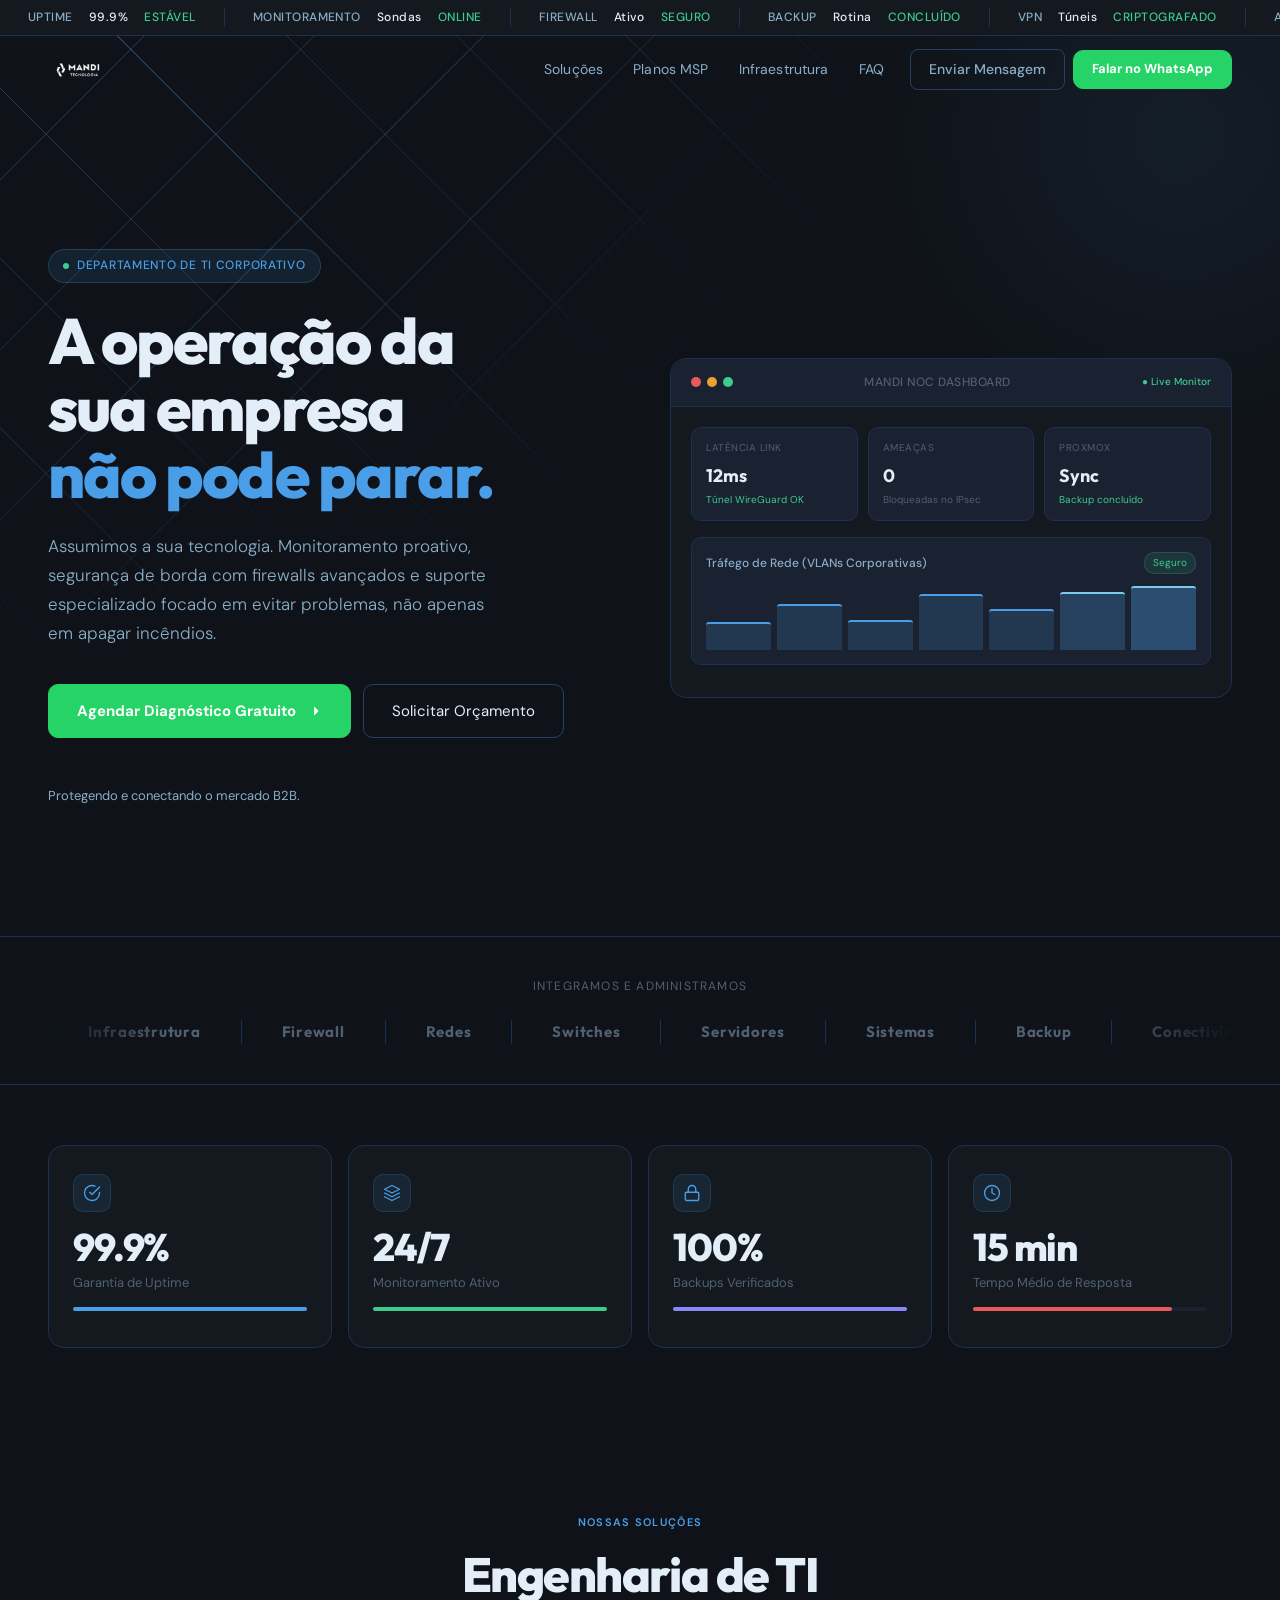
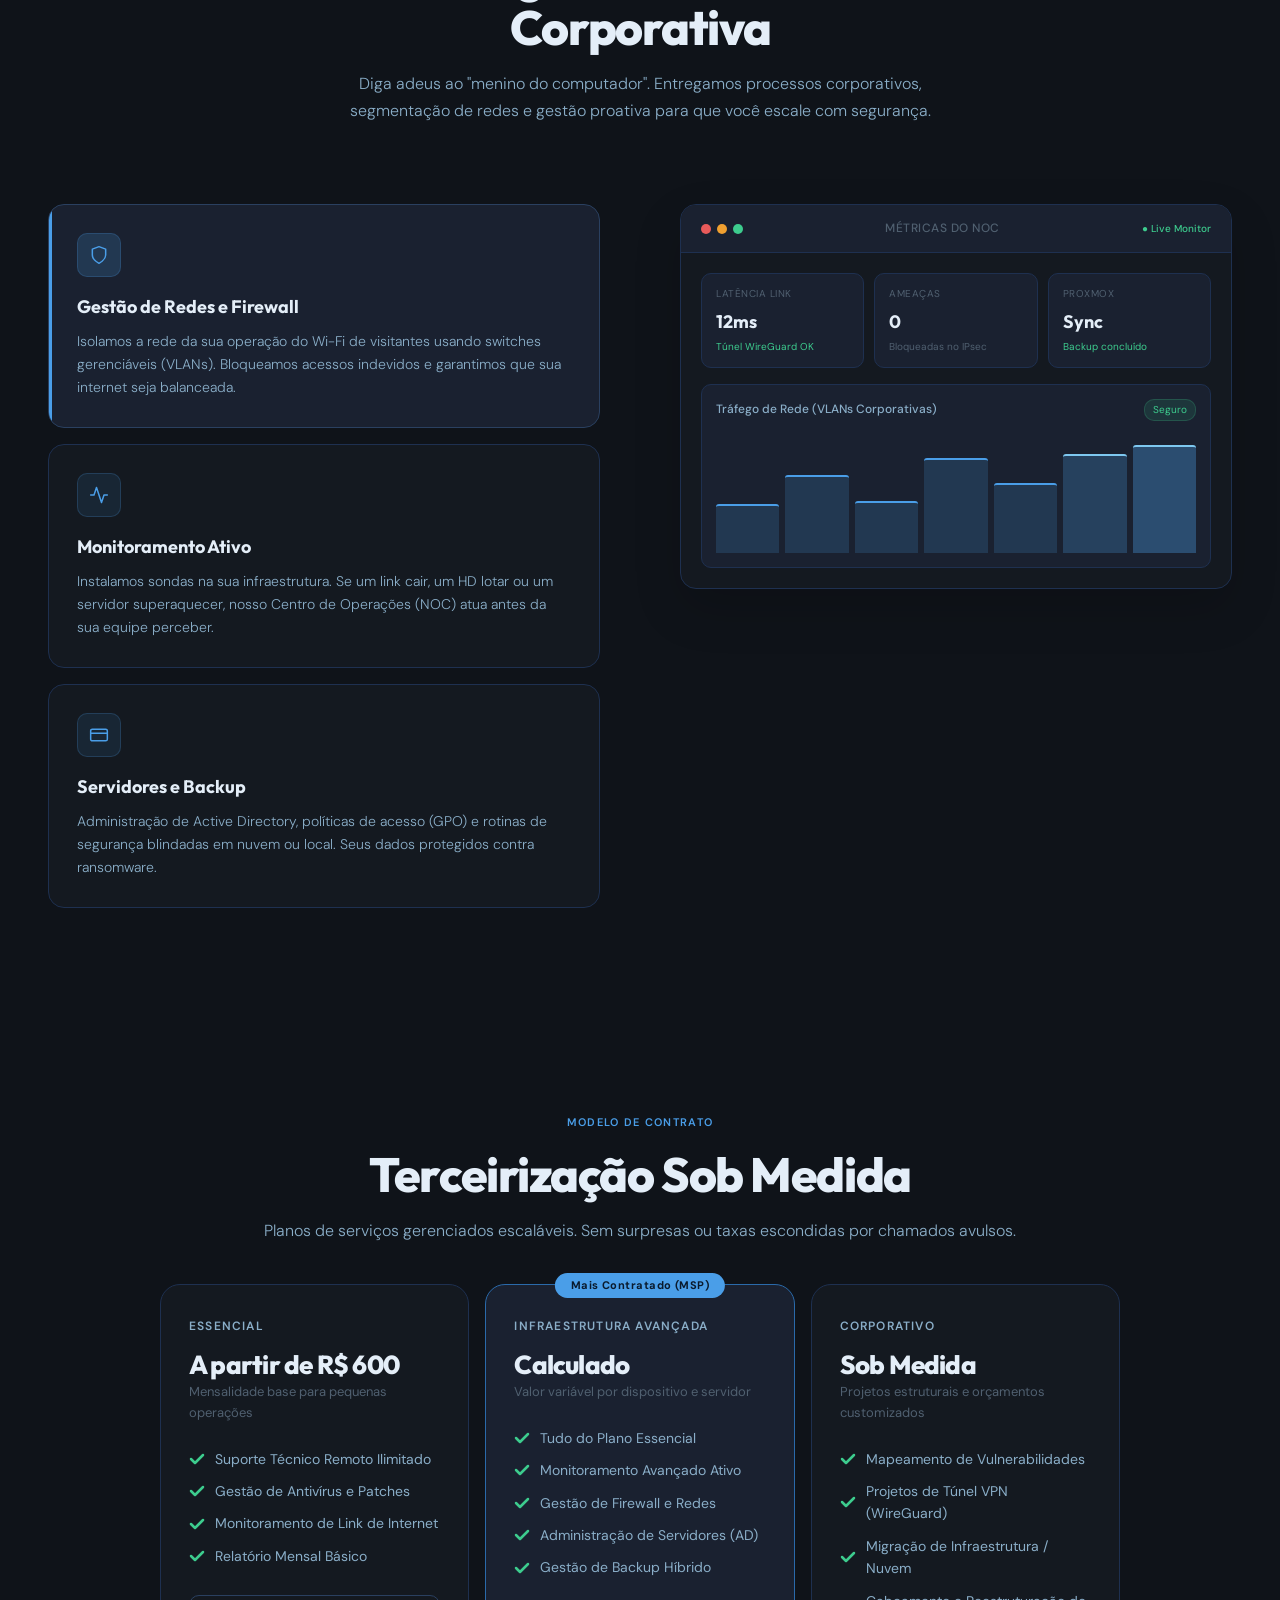
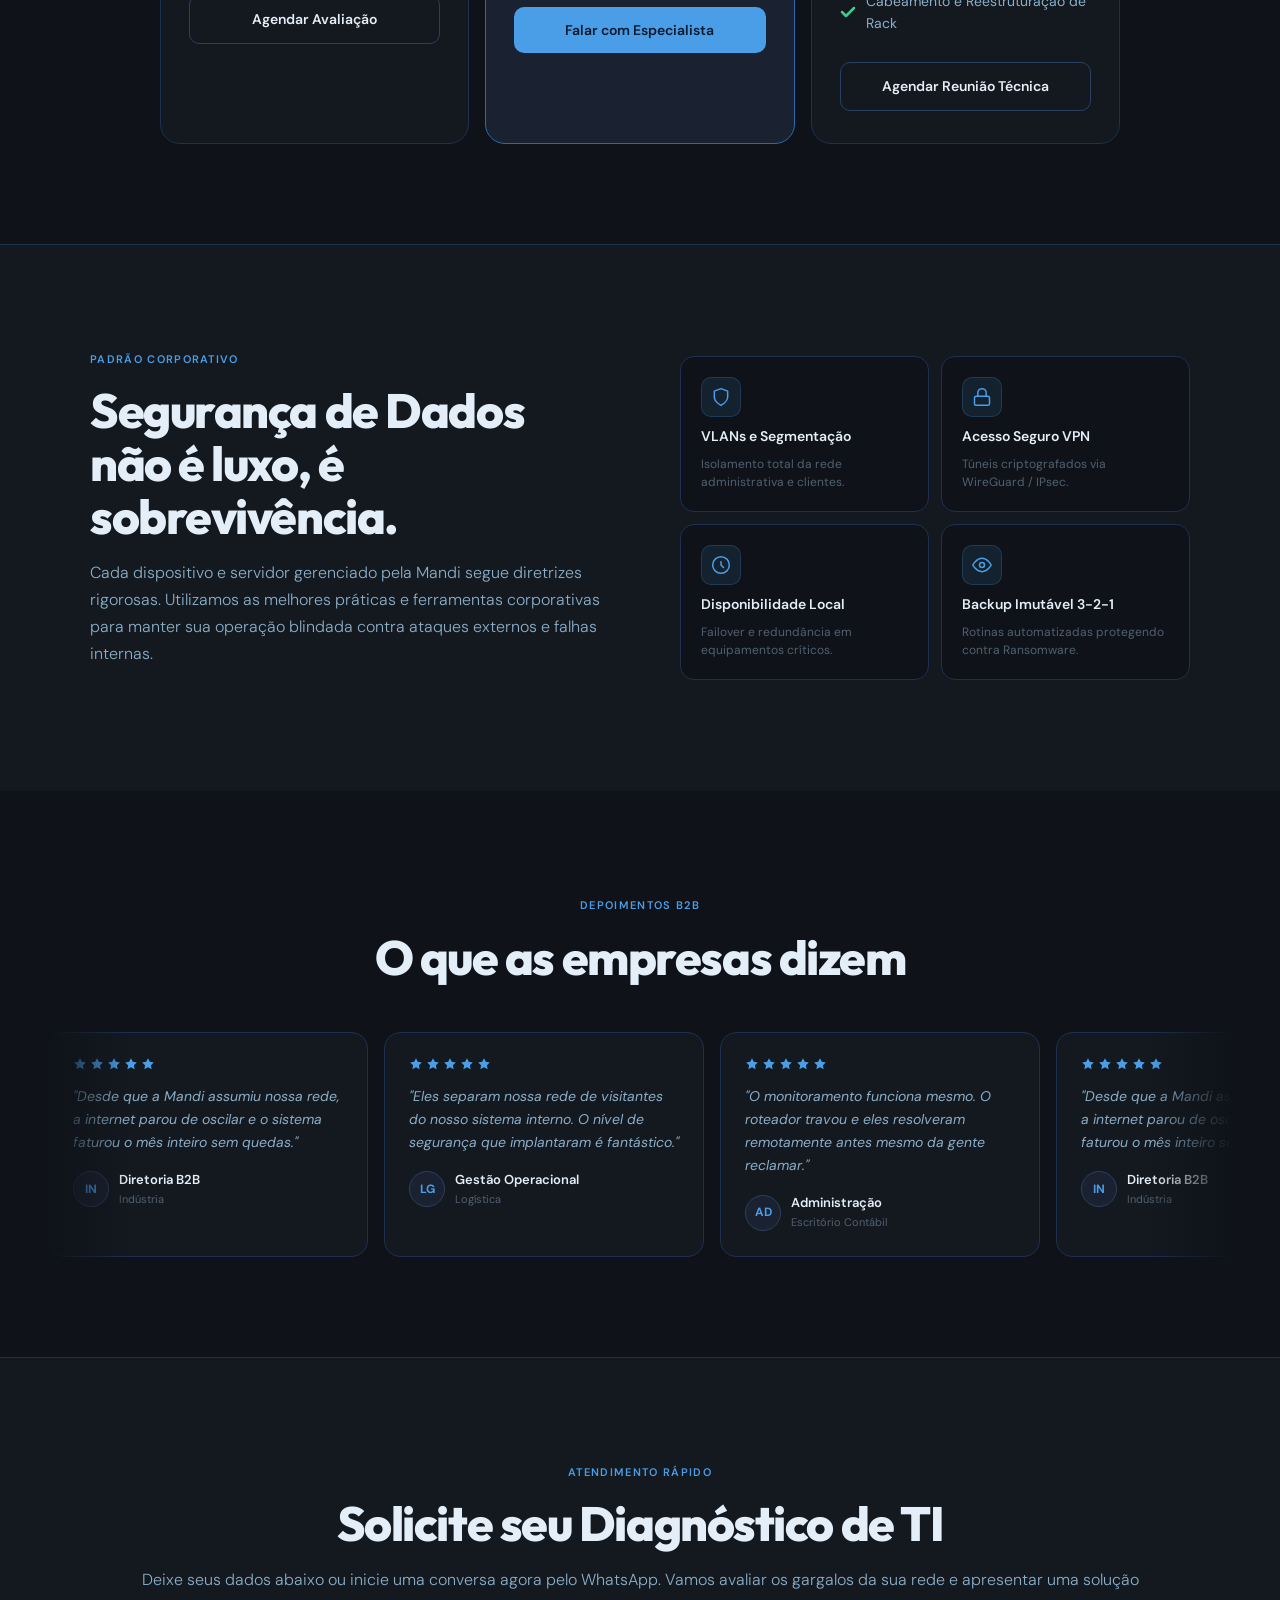
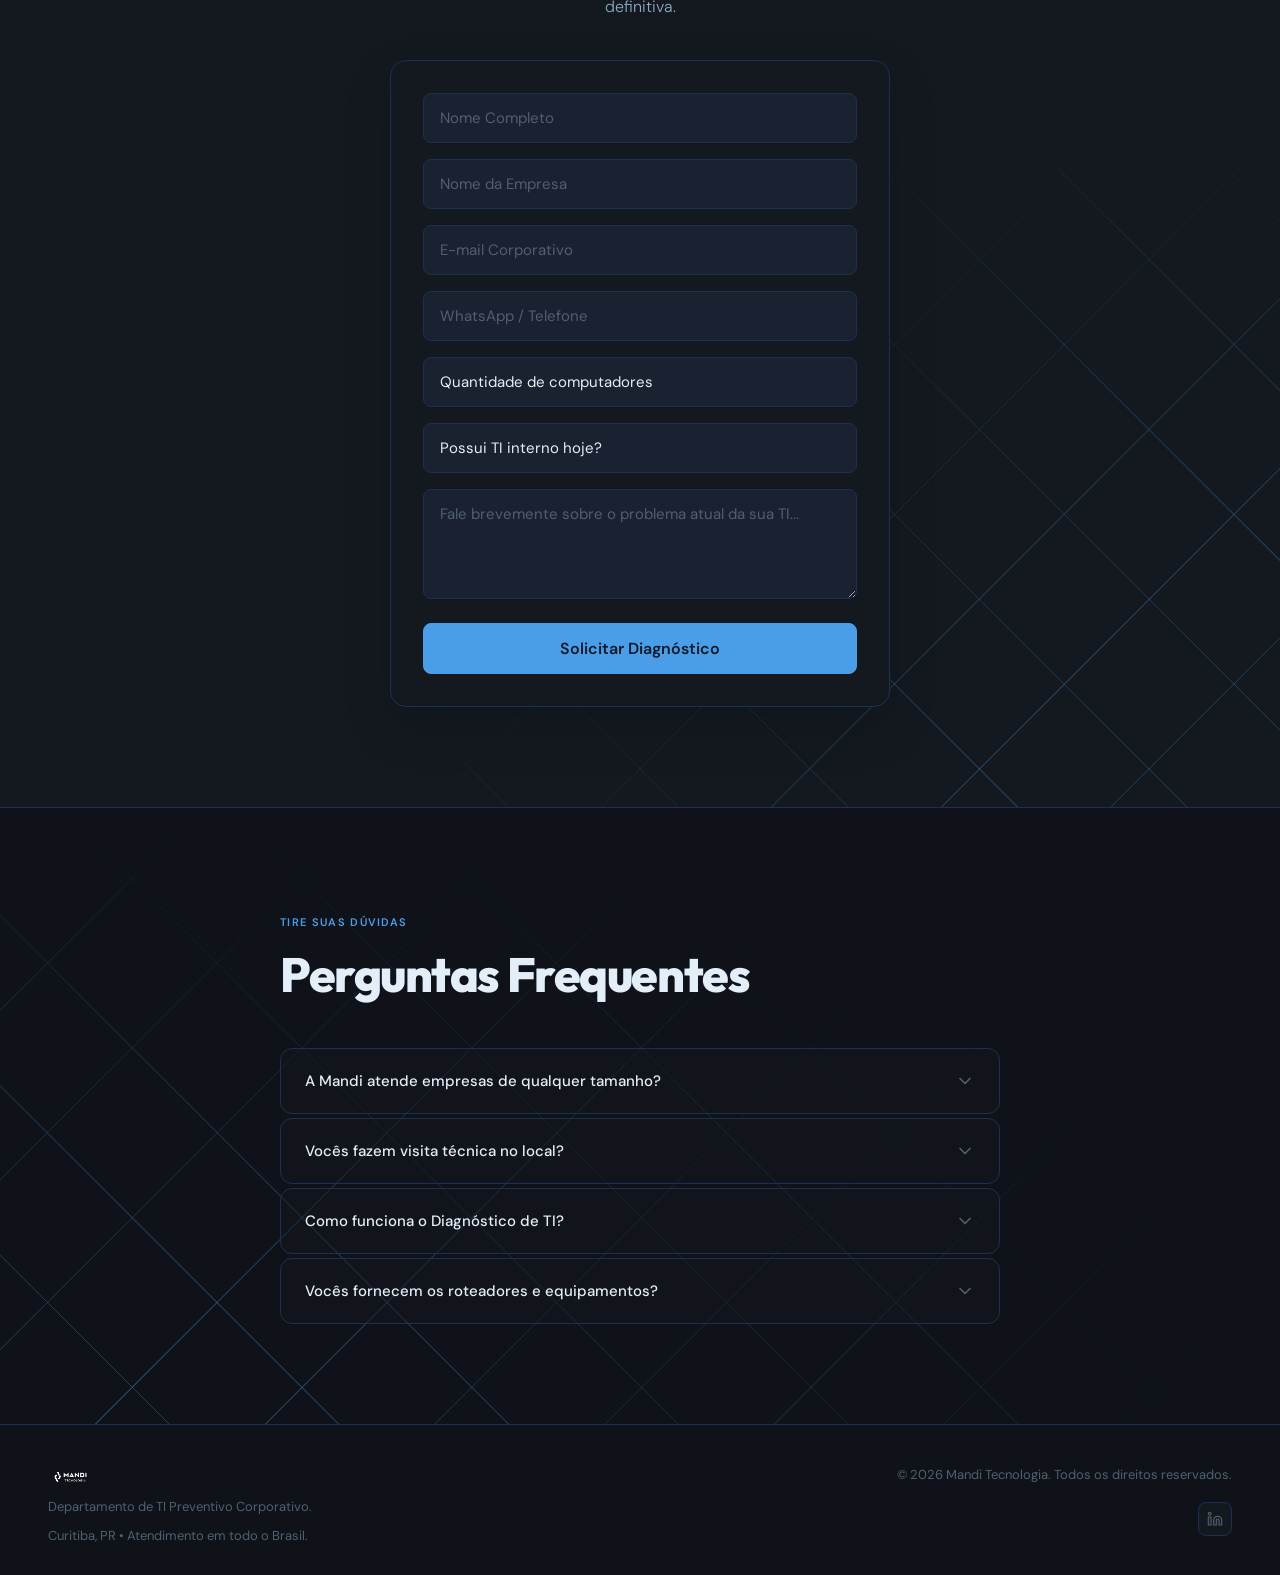
==== index.html @ 857c9bc3 "dhdfhdfhdfhdfh" ====
<!DOCTYPE html>
<html lang="pt-BR">
<head>
<!-- Google Tag Manager -->
<script>(function(w,d,s,l,i){w[l]=w[l]||[];w[l].push({'gtm.start':
new Date().getTime(),event:'gtm.js'});var f=d.getElementsByTagName(s)[0],
j=d.createElement(s),dl=l!='dataLayer'?'&l='+l:'';j.async=true;j.src=
'https://www.googletagmanager.com/gtm.js?id='+i+dl;f.parentNode.insertBefore(j,f);
})(window,document,'script','dataLayer','GTM-PFSL99R6');</script>
<!-- End Google Tag Manager -->

<meta charset="UTF-8">
<meta name="viewport" content="width=device-width, initial-scale=1.0">
<title>Mandi Tecnologia — Gestão e Segurança de TI B2B</title>
<meta name="description" content="Gestão de rede, monitoramento ativo 24/7, firewall corporativo e suporte técnico preventivo para pequenas e médias empresas.">

<!-- Favicon -->
<link rel="icon" type="image/png" sizes="16x16" href="favicons/favicon-16x16.png">
<meta name="msapplication-TileColor" content="#0F1319">
<meta name="theme-color" content="#0F1319">

<link rel="preconnect" href="https://fonts.googleapis.com">
<link rel="preconnect" href="https://fonts.gstatic.com" crossorigin>
<link href="https://fonts.googleapis.com/css2?family=Outfit:wght@400;500;600;700;800&family=DM+Sans:ital,opsz,wght@0,9..40,300;0,9..40,400;0,9..40,500;1,9..40,300&display=swap" rel="stylesheet">
<link rel="stylesheet" href="templatemo-623-novapay-style.css">

<style>
  /* Personalizações Mandi Tecnologia */
  .btn-whatsapp {
    background: #25D366;
    border: 1px solid #25D366;
    color: #ffffff;
    font-family: 'DM Sans', sans-serif;
    font-size: 15px;
    font-weight: 700;
    padding: 14px 28px;
    border-radius: 10px;
    cursor: pointer;
    transition: background .6s var(--silk), transform .6s var(--silk), box-shadow .6s var(--silk);
    text-decoration: none;
    display: inline-flex;
    align-items: center;
    gap: 8px;
  }
  .btn-whatsapp:hover {
    background: #1EBE57;
    transform: translateY(-2px);
    box-shadow: 0 12px 32px rgba(37, 211, 102, .25);
  }
  .btn-whatsapp svg {
    width: 18px; height: 18px; fill: currentColor; transition: transform .5s var(--silk);
  }
  .btn-whatsapp:hover svg { transform: translateX(3px); }
  
  .form-container {
    background: var(--bg2);
    border: 1px solid var(--border);
    border-radius: 16px;
    padding: 32px;
    max-width: 500px;
    margin: 40px auto 0;
    box-shadow: 0 20px 48px rgba(0,0,0,.15);
  }
  .form-input {
    width: 100%;
    background: var(--bg3);
    border: 1px solid var(--border);
    border-radius: 8px;
    padding: 14px 16px;
    color: var(--text);
    font-family: 'DM Sans', sans-serif;
    font-size: 15px;
    margin-bottom: 16px;
    outline: none;
    transition: border-color 0.3s;
  }
  .form-input:focus { border-color: var(--sky); }
  .form-input::placeholder { color: var(--text3); }
  select.form-input { appearance: none; cursor: pointer; }
</style>
</head>
<body>
<!-- Google Tag Manager (noscript) -->
<noscript><iframe src="https://www.googletagmanager.com/ns.html?id=GTM-PFSL99R6"
height="0" width="0" style="display:none;visibility:hidden"></iframe></noscript>
<!-- End Google Tag Manager (noscript) -->

<!-- TICKER -->
<div class="ticker">
  <div class="ticker-track" id="tickerTrack"></div>
</div>

<!-- NAV -->
<nav id="mainNav">
  <a href="#" class="nav-logo">
    <img src="images/logo.png" alt="Mandi Tecnologia" style="height: 32px;">
  </a>
  <div class="nav-links">
    <a href="#solucoes">Soluções</a>
    <a href="#planos">Planos MSP</a>
    <a href="#seguranca">Infraestrutura</a>
    <a href="#faq">FAQ</a>
  </div>
  <div class="nav-cta">
    <a href="#contato" class="btn-ghost">Enviar Mensagem</a>
    <a href="https://api.whatsapp.com/send?phone=5562999586839&text=Ol%C3%A1%2C%20gostaria%20de%20solicitar%20um%20diagn%C3%B3stico%20de%20TI." target="_blank" class="btn-whatsapp" style="padding: 8px 18px; font-size: 13px;">Falar no WhatsApp</a>
  </div>
  <button class="hamburger" id="hamburger" aria-label="Open menu" aria-expanded="false">
    <span></span><span></span><span></span>
  </button>
</nav>

<!-- MOBILE MENU -->
<div class="mobile-menu" id="mobileMenu">
  <a href="#solucoes">Soluções</a>
  <a href="#planos">Planos MSP</a>
  <a href="#seguranca">Infraestrutura</a>
  <a href="#faq">FAQ</a>
  <div class="m-btns">
    <a href="#contato" class="btn-ghost">Enviar Mensagem</a>
    <a href="https://api.whatsapp.com/send?phone=5562999586839&text=Ol%C3%A1%2C%20gostaria%20de%20solicitar%20um%20diagn%C3%B3stico%20de%20TI." target="_blank" class="btn-whatsapp">Falar no WhatsApp</a>
  </div>
</div>

<!-- HERO -->
<section class="hero" id="home">
  <div class="hero-content silk-reveal-left">
    <div class="hero-badge">
      <span class="badge-dot" style="background: var(--green);"></span>
      Departamento de TI Corporativo
    </div>
    <h1>A operação da<br>sua empresa<br><span>não pode parar.</span></h1>
    <p class="hero-sub">Assumimos a sua tecnologia. Monitoramento proativo, segurança de borda com firewalls avançados e suporte especializado focado em evitar problemas, não apenas em apagar incêndios.</p>
    <div class="hero-btns">
      <a href="https://api.whatsapp.com/send?phone=5562999586839&text=Ol%C3%A1%2C%20gostaria%20de%20solicitar%20um%20diagn%C3%B3stico%20de%20TI." class="btn-whatsapp" target="_blank">
        Agendar Diagnóstico Gratuito
        <svg viewBox="0 0 16 16"><line x1="3" y1="8" x2="13" y2="8"/><polyline points="9,4 13,8 9,12"/></svg>
      </a>
      <a href="#contato" class="btn-outline">Solicitar Orçamento</a>
    </div>
    <div class="hero-trust">
      <p class="hero-trust-text" style="margin-left: 0;">Protegendo e conectando o mercado B2B.</p>
    </div>
  </div>
  
  <div class="hero-visual silk-reveal-right">
    <div class="dash-card">
      <div class="dash-topbar">
        <div class="dash-dots">
          <span style="background:#E85A5A"></span>
          <span style="background:#F0A030"></span>
          <span style="background:#3DCC8E"></span>
        </div>
        <span class="dash-title-bar">MANDI NOC DASHBOARD</span>
        <span style="font-size:10px;color:var(--green);font-weight:500">● Live Monitor</span>
      </div>
      <div class="dash-body">
        <div class="dash-stats">
          <div class="dash-stat">
            <div class="dash-stat-label">Latência Link</div>
            <div class="dash-stat-val">12ms</div>
            <div class="dash-stat-change" style="color:var(--green)">Túnel WireGuard OK</div>
          </div>
          <div class="dash-stat">
            <div class="dash-stat-label">Ameaças</div>
            <div class="dash-stat-val">0</div>
            <div class="dash-stat-change" style="color:var(--text3)">Bloqueadas no IPsec</div>
          </div>
          <div class="dash-stat">
            <div class="dash-stat-label">Proxmox</div>
            <div class="dash-stat-val">Sync</div>
            <div class="dash-stat-change" style="color:var(--green)">Backup concluído</div>
          </div>
        </div>
        <div class="chart-wrap">
          <div class="chart-head">
            <span class="chart-head-title">Tráfego de Rede (VLANs Corporativas)</span>
            <span class="chart-badge">Seguro</span>
          </div>
          <div style="display:flex;align-items:flex-end;gap:6px;height:64px">
            <div style="flex:1;background:rgba(74,158,232,.18);border-radius:3px 3px 0 0;height:45%;border-top:2px solid var(--sky)"></div>
            <div style="flex:1;background:rgba(74,158,232,.18);border-radius:3px 3px 0 0;height:72%;border-top:2px solid var(--sky)"></div>
            <div style="flex:1;background:rgba(74,158,232,.18);border-radius:3px 3px 0 0;height:48%;border-top:2px solid var(--sky)"></div>
            <div style="flex:1;background:rgba(74,158,232,.18);border-radius:3px 3px 0 0;height:88%;border-top:2px solid var(--sky)"></div>
            <div style="flex:1;background:rgba(74,158,232,.18);border-radius:3px 3px 0 0;height:65%;border-top:2px solid var(--sky)"></div>
            <div style="flex:1;background:rgba(74,158,232,.25);border-radius:3px 3px 0 0;height:92%;border-top:2px solid var(--sky2)"></div>
            <div style="flex:1;background:rgba(74,158,232,.35);border-radius:3px 3px 0 0;height:100%;border-top:2px solid var(--sky2)"></div>
          </div>
        </div>
      </div>
    </div>
  </div>
</section>

<!-- LOGOS -->
<div class="logos-section">
  <div class="logos-label">Integramos e Administramos</div>
  <div class="logos-track-wrap">
    <div class="logos-track" id="logosTrack"></div>
  </div>
</div>

<!-- STATS -->
<section class="stats-section">
  <div class="stat-block">
    <div class="stat-icon">
      <svg viewBox="0 0 24 24"><path d="M22 11.08V12a10 10 0 1 1-5.93-9.14"/><polyline points="22,4 12,14.01 9,11.01"/></svg>
    </div>
    <div class="stat-num" data-target="99.9" data-suffix="%" data-decimal="1">0</div>
    <div class="stat-label">Garantia de Uptime</div>
    <div class="stat-bar-wrap"><div class="stat-bar" style="width:0%" data-width="99.9%"></div></div>
  </div>
  <div class="stat-block">
    <div class="stat-icon">
      <svg viewBox="0 0 24 24"><path d="M12 2L2 7l10 5 10-5-10-5z"/><path d="M2 17l10 5 10-5"/><path d="M2 12l10 5 10-5"/></svg>
    </div>
    <div class="stat-num" data-target="24" data-suffix="/7">0</div>
    <div class="stat-label">Monitoramento Ativo</div>
    <div class="stat-bar-wrap"><div class="stat-bar" style="width:0%;background:#3DCC8E" data-width="100%"></div></div>
  </div>
  <div class="stat-block">
    <div class="stat-icon">
      <svg viewBox="0 0 24 24"><rect x="3" y="11" width="18" height="11" rx="2"/><path d="M7 11V7a5 5 0 0 1 10 0v4"/></svg>
    </div>
    <div class="stat-num" data-target="100" data-suffix="%">0</div>
    <div class="stat-label">Backups Verificados</div>
    <div class="stat-bar-wrap"><div class="stat-bar" style="width:0%;background:#8888F8" data-width="100%"></div></div>
  </div>
  <div class="stat-block">
    <div class="stat-icon">
      <svg viewBox="0 0 24 24"><circle cx="12" cy="12" r="10"/><polyline points="12 6 12 12 16 14"/></svg>
    </div>
    <div class="stat-num" data-target="15" data-suffix=" min">0</div>
    <div class="stat-label">Tempo Médio de Resposta</div>
    <div class="stat-bar-wrap"><div class="stat-bar" style="width:0%;background:#E85A5A" data-width="85%"></div></div>
  </div>
</section>

<!-- FEATURES -->
<section class="features-section" id="solucoes">
  <div class="features-header silk-reveal">
    <div class="section-tag">Nossas Soluções</div>
    <h2 class="section-title">Engenharia de TI Corporativa</h2>
    <p class="section-sub">Diga adeus ao "menino do computador". Entregamos processos corporativos, segmentação de redes e gestão proativa para que você escale com segurança.</p>
  </div>
  <div class="sticky-layout">
    <div class="sticky-cards">

      <div class="sticky-card active" data-panel="0">
        <div class="sticky-card-icon"><svg viewBox="0 0 24 24"><path d="M12 22s8-4 8-10V5l-8-3-8 3v7c0 6 8 10 8 10z"/></svg></div>
        <h3>Gestão de Redes e Firewall</h3>
        <p>Isolamos a rede da sua operação do Wi-Fi de visitantes usando switches gerenciáveis (VLANs). Bloqueamos acessos indevidos e garantimos que sua internet seja balanceada.</p>
      </div>

      <div class="sticky-card" data-panel="1">
        <div class="sticky-card-icon"><svg viewBox="0 0 24 24"><polyline points="22 12 18 12 15 21 9 3 6 12 2 12"/></svg></div>
        <h3>Monitoramento Ativo</h3>
        <p>Instalamos sondas na sua infraestrutura. Se um link cair, um HD lotar ou um servidor superaquecer, nosso Centro de Operações (NOC) atua antes da sua equipe perceber.</p>
      </div>

      <div class="sticky-card" data-panel="2">
        <div class="sticky-card-icon"><svg viewBox="0 0 24 24"><rect x="2" y="5" width="20" height="14" rx="2"/><line x1="2" y1="10" x2="22" y2="10"/></svg></div>
        <h3>Servidores e Backup</h3>
        <p>Administração de Active Directory, políticas de acesso (GPO) e rotinas de segurança blindadas em nuvem ou local. Seus dados protegidos contra ransomware.</p>
      </div>

    </div>
    
    <!-- PAINEL REPLICADO -->
    <div class="sticky-panel-wrap">
      <div class="dash-card" style="border: 1px solid var(--border); border-radius: 16px; box-shadow: 0 20px 48px rgba(0,0,0,.15); background: var(--bg2);">
        <div class="dash-topbar">
          <div class="dash-dots">
            <span style="background:#E85A5A"></span>
            <span style="background:#F0A030"></span>
            <span style="background:#3DCC8E"></span>
          </div>
          <span class="dash-title-bar">MÉTRICAS DO NOC</span>
          <span style="font-size:10px;color:var(--green);font-weight:500">● Live Monitor</span>
        </div>
        <div class="dash-body">
          <div class="dash-stats">
            <div class="dash-stat">
              <div class="dash-stat-label">Latência Link</div>
              <div class="dash-stat-val">12ms</div>
              <div class="dash-stat-change" style="color:var(--green)">Túnel WireGuard OK</div>
            </div>
            <div class="dash-stat">
              <div class="dash-stat-label">Ameaças</div>
              <div class="dash-stat-val">0</div>
              <div class="dash-stat-change" style="color:var(--text3)">Bloqueadas no IPsec</div>
            </div>
            <div class="dash-stat">
              <div class="dash-stat-label">Proxmox</div>
              <div class="dash-stat-val">Sync</div>
              <div class="dash-stat-change" style="color:var(--green)">Backup concluído</div>
            </div>
          </div>
          <div class="chart-wrap" style="margin-bottom: 0;">
            <div class="chart-head">
              <span class="chart-head-title">Tráfego de Rede (VLANs Corporativas)</span>
              <span class="chart-badge">Seguro</span>
            </div>
            <div style="display:flex;align-items:flex-end;gap:6px;height:120px;padding-top:12px;">
              <div style="flex:1;background:rgba(74,158,232,.18);border-radius:3px 3px 0 0;height:45%;border-top:2px solid var(--sky)"></div>
              <div style="flex:1;background:rgba(74,158,232,.18);border-radius:3px 3px 0 0;height:72%;border-top:2px solid var(--sky)"></div>
              <div style="flex:1;background:rgba(74,158,232,.18);border-radius:3px 3px 0 0;height:48%;border-top:2px solid var(--sky)"></div>
              <div style="flex:1;background:rgba(74,158,232,.18);border-radius:3px 3px 0 0;height:88%;border-top:2px solid var(--sky)"></div>
              <div style="flex:1;background:rgba(74,158,232,.18);border-radius:3px 3px 0 0;height:65%;border-top:2px solid var(--sky)"></div>
              <div style="flex:1;background:rgba(74,158,232,.25);border-radius:3px 3px 0 0;height:92%;border-top:2px solid var(--sky2)"></div>
              <div style="flex:1;background:rgba(74,158,232,.35);border-radius:3px 3px 0 0;height:100%;border-top:2px solid var(--sky2)"></div>
            </div>
          </div>
        </div>
      </div>
    </div>
  </div>
</section>

<!-- PRICING -->
<section class="pricing-section" id="planos">
  <div style="text-align:center">
    <div class="section-tag">Modelo de Contrato</div>
    <h2 class="section-title">Terceirização Sob Medida</h2>
    <p class="section-sub">Planos de serviços gerenciados escaláveis. Sem surpresas ou taxas escondidas por chamados avulsos.</p>
  </div>
  
  <div class="pricing-grid" style="margin-top:40px;">
    <!-- Plano 1 -->
    <div class="price-card">
      <div class="price-plan">Essencial</div>
      <div class="price-amount" style="font-size:26px;">A partir de R$ 600</div>
      <div class="price-period">Mensalidade base para pequenas operações</div>
      <ul class="price-features">
        <li><svg viewBox="0 0 16 16"><polyline points="2,8 6,12 14,4"/></svg>Suporte Técnico Remoto Ilimitado</li>
        <li><svg viewBox="0 0 16 16"><polyline points="2,8 6,12 14,4"/></svg>Gestão de Antivírus e Patches</li>
        <li><svg viewBox="0 0 16 16"><polyline points="2,8 6,12 14,4"/></svg>Monitoramento de Link de Internet</li>
        <li><svg viewBox="0 0 16 16"><polyline points="2,8 6,12 14,4"/></svg>Relatório Mensal Básico</li>
      </ul>
      <a href="#contato" class="price-btn price-btn-ghost" style="text-align:center; display:block; text-decoration:none;">Agendar Avaliação</a>
    </div>
    
    <!-- Plano 2 -->
    <div class="price-card featured">
      <div class="featured-badge">Mais Contratado (MSP)</div>
      <div class="price-plan">Infraestrutura Avançada</div>
      <div class="price-amount" style="font-size:26px;">Calculado</div>
      <div class="price-period">Valor variável por dispositivo e servidor</div>
      <ul class="price-features">
        <li><svg viewBox="0 0 16 16"><polyline points="2,8 6,12 14,4"/></svg>Tudo do Plano Essencial</li>
        <li><svg viewBox="0 0 16 16"><polyline points="2,8 6,12 14,4"/></svg>Monitoramento Avançado Ativo</li>
        <li><svg viewBox="0 0 16 16"><polyline points="2,8 6,12 14,4"/></svg>Gestão de Firewall e Redes</li>
        <li><svg viewBox="0 0 16 16"><polyline points="2,8 6,12 14,4"/></svg>Administração de Servidores (AD)</li>
        <li><svg viewBox="0 0 16 16"><polyline points="2,8 6,12 14,4"/></svg>Gestão de Backup Híbrido</li>
      </ul>
      <a href="https://api.whatsapp.com/send?phone=5562999586839&text=Ol%C3%A1%2C%20gostaria%20de%20saber%20mais%20sobre%20o%20Plano%20Infraestrutura%20Avan%C3%A7ada." target="_blank" class="price-btn price-btn-primary" style="text-align:center; display:block; text-decoration:none;">Falar com Especialista</a>
    </div>

    <!-- Plano 3 -->
    <div class="price-card">
      <div class="price-plan">Corporativo</div>
      <div class="price-amount" style="font-size:26px;">Sob Medida</div>
      <div class="price-period">Projetos estruturais e orçamentos customizados</div>
      <ul class="price-features">
        <li><svg viewBox="0 0 16 16"><polyline points="2,8 6,12 14,4"/></svg>Mapeamento de Vulnerabilidades</li>
        <li><svg viewBox="0 0 16 16"><polyline points="2,8 6,12 14,4"/></svg>Projetos de Túnel VPN (WireGuard)</li>
        <li><svg viewBox="0 0 16 16"><polyline points="2,8 6,12 14,4"/></svg>Migração de Infraestrutura / Nuvem</li>
        <li><svg viewBox="0 0 16 16"><polyline points="2,8 6,12 14,4"/></svg>Cabeamento e Reestruturação de Rack</li>
      </ul>
      <a href="#contato" class="price-btn price-btn-ghost" style="text-align:center; display:block; text-decoration:none;">Agendar Reunião Técnica</a>
    </div>
  </div>
</section>

<!-- SECURITY -->
<section class="security-section" id="seguranca">
  <div class="security-inner">
    <div>
      <div class="section-tag">Padrão Corporativo</div>
      <h2 class="section-title">Segurança de Dados não é luxo, é sobrevivência.</h2>
      <p class="section-sub" style="margin-bottom:24px">Cada dispositivo e servidor gerenciado pela Mandi segue diretrizes rigorosas. Utilizamos as melhores práticas e ferramentas corporativas para manter sua operação blindada contra ataques externos e falhas internas.</p>
    </div>
    <div class="security-badges">
      <div class="sec-badge">
        <div class="sec-badge-icon"><svg viewBox="0 0 24 24"><path d="M12 22s8-4 8-10V5l-8-3-8 3v7c0 6 8 10 8 10z"/></svg></div>
        <div class="sec-badge-name">VLANs e Segmentação</div>
        <div class="sec-badge-desc">Isolamento total da rede administrativa e clientes.</div>
      </div>
      <div class="sec-badge">
        <div class="sec-badge-icon"><svg viewBox="0 0 24 24"><rect x="3" y="11" width="18" height="11" rx="2"/><path d="M7 11V7a5 5 0 0 1 10 0v4"/></svg></div>
        <div class="sec-badge-name">Acesso Seguro VPN</div>
        <div class="sec-badge-desc">Túneis criptografados via WireGuard / IPsec.</div>
      </div>
      <div class="sec-badge">
        <div class="sec-badge-icon"><svg viewBox="0 0 24 24"><circle cx="12" cy="12" r="10"/><path d="M12 8v4l3 3"/></svg></div>
        <div class="sec-badge-name">Disponibilidade Local</div>
        <div class="sec-badge-desc">Failover e redundância em equipamentos críticos.</div>
      </div>
      <div class="sec-badge">
        <div class="sec-badge-icon"><svg viewBox="0 0 24 24"><path d="M1 12s4-8 11-8 11 8 11 8-4 8-11 8-11-8-11-8z"/><circle cx="12" cy="12" r="3"/></svg></div>
        <div class="sec-badge-name">Backup Imutável 3-2-1</div>
        <div class="sec-badge-desc">Rotinas automatizadas protegendo contra Ransomware.</div>
      </div>
    </div>
  </div>
</section>

<!-- TESTIMONIALS -->
<section class="testimonials-section">
  <div style="text-align:center">
    <div class="section-tag">Depoimentos B2B</div>
    <h2 class="section-title">O que as empresas dizem</h2>
  </div>
  <div class="testi-track-wrap">
    <div class="testi-track" id="testiTrack"></div>
  </div>
</section>

<!-- CONTACT FORM -->
<section class="app-section" id="contato">
  <div class="app-inner" style="grid-template-columns: 1fr; text-align: center;">
    <div>
      <div class="section-tag">Atendimento Rápido</div>
      <h2 class="section-title">Solicite seu Diagnóstico de TI</h2>
      <p class="section-sub">Deixe seus dados abaixo ou inicie uma conversa agora pelo WhatsApp. Vamos avaliar os gargalos da sua rede e apresentar uma solução definitiva.</p>
      
      <!-- Formulário com AJAX -->
      <form action="https://formspree.io/f/xoeqongv" method="POST" class="form-container form-diagnostico" id="mandiForm">
         <input type="text" name="nome" placeholder="Nome Completo" required class="form-input">
         <input type="text" name="empresa" placeholder="Nome da Empresa" required class="form-input">
         <input type="email" name="email" placeholder="E-mail Corporativo" required class="form-input">
         <input type="tel" name="telefone" placeholder="WhatsApp / Telefone" required class="form-input">
         
         <select name="qtd_computadores" required class="form-input">
             <option value="" disabled selected>Quantidade de computadores</option>
             <option value="1-5">1 a 5</option>
             <option value="6-15">6 a 15</option>
             <option value="16-30">16 a 30</option>
             <option value="30+">Mais de 30</option>
         </select>

         <select name="ti_interno" required class="form-input">
             <option value="" disabled selected>Possui TI interno hoje?</option>
             <option value="interno">Sim, funcionário interno</option>
             <option value="terceirizado">Terceirizado</option>
             <option value="nao">Não</option>
         </select>

         <textarea name="mensagem" placeholder="Fale brevemente sobre o problema atual da sua TI..." rows="4" class="form-input" style="resize:vertical;"></textarea>
         
         <button type="submit" id="btnSubmit" class="btn-primary" style="width:100%; padding:14px; font-size:16px;">Solicitar Diagnóstico</button>
      </form>
    </div>
  </div>
</section>

<!-- FAQ -->
<section class="faq-section" id="faq">
  <div class="faq-inner">
    <div style="text-align:left; margin-bottom: 24px;">
      <div class="section-tag">Tire suas dúvidas</div>
      <h2 class="section-title">Perguntas Frequentes</h2>
    </div>
    <div class="faq-list" id="faqList"></div>
  </div>
</section>

<!-- FOOTER -->
<footer style="padding:40px max(48px, calc((100vw - var(--max-w)) / 2)) 28px; border-top:1px solid var(--border); display:flex; justify-content:space-between; flex-wrap:wrap; gap:20px;">
  <div style="display:flex; flex-direction:column; gap:8px;">
    <div class="nav-logo">
      <img src="images/logo.png" alt="Mandi Tecnologia" style="height:24px;">
    </div>
    <div style="font-size:13px; color:var(--text3)">Departamento de TI Preventivo Corporativo.</div>
    <div style="font-size:13px; color:var(--text3)">Curitiba, PR • Atendimento em todo o Brasil.</div>
  </div>
  
  <div style="display:flex; flex-direction:column; gap:8px; align-items:flex-end;">
    <div style="font-size:13px; color:var(--text3)">© 2026 Mandi Tecnologia. Todos os direitos reservados.</div>
    <div style="display:flex; gap:12px; margin-top: 8px;">
      <a href="#" class="social-btn" aria-label="LinkedIn"><svg viewBox="0 0 24 24"><path d="M16 8a6 6 0 0 1 6 6v7h-4v-7a2 2 0 0 0-2-2 2 2 0 0 0-2 2v7h-4v-7a6 6 0 0 1 6-6z"/><rect x="2" y="9" width="4" height="12"/><circle cx="4" cy="4" r="2"/></svg></a>
    </div>
  </div>
</footer>

<script>
  document.addEventListener('DOMContentLoaded', () => {
    
    const nav = document.getElementById('mainNav');
    window.addEventListener('scroll', () => nav.classList.toggle('scrolled', window.scrollY > 10));
    
    const hamburger = document.getElementById('hamburger');
    const mobileMenu = document.getElementById('mobileMenu');
    hamburger.addEventListener('click', () => {
      mobileMenu.classList.toggle('open');
      hamburger.classList.toggle('open');
    });
    mobileMenu.querySelectorAll('a').forEach(a => {
      a.addEventListener('click', () => {
        mobileMenu.classList.remove('open');
        hamburger.classList.remove('open');
      });
    });

    const revealObs = new IntersectionObserver((entries) => {
      entries.forEach(e => {
        if(e.isIntersecting) {
          e.target.classList.add('visible');
          revealObs.unobserve(e.target);
        }
      });
    }, {threshold: 0.12});
    document.querySelectorAll('.silk-reveal, .silk-reveal-left, .silk-reveal-right').forEach(el => revealObs.observe(el));

    const tTrack = document.getElementById('tickerTrack');
    if(tTrack) {
      const msgs = [
        {sym:'UPTIME',price:'99.9%',chg:'ESTÁVEL',up:true},
        {sym:'MONITORAMENTO',price:'Sondas',chg:'ONLINE',up:true},
        {sym:'FIREWALL',price:'Ativo',chg:'SEGURO',up:true},
        {sym:'BACKUP',price:'Rotina',chg:'CONCLUÍDO',up:true},
        {sym:'VPN',price:'Túneis',chg:'CRIPTOGRAFADO',up:true},
        {sym:'AD',price:'Sincronismo',chg:'OK',up:true}
      ];
      tTrack.innerHTML = '';
      [...msgs,...msgs,...msgs].forEach(t=>{
        const el = document.createElement('div'); el.className = 'ticker-item';
        el.innerHTML = `<span class="ticker-sym">${t.sym}</span><span class="ticker-price" style="margin-left:8px;">${t.price}</span><span class="${t.up?'ticker-up':'ticker-dn'}" style="margin-left:8px;">${t.chg}</span>`;
        tTrack.appendChild(el);
      });
    }

    const statNums = document.querySelectorAll('.stat-num[data-target]');
    const statsObs = new IntersectionObserver((entries) => {
      entries.forEach(e => {
        if(e.isIntersecting) {
          const el = e.target;
          const target = parseFloat(el.dataset.target);
          const suffix = el.dataset.suffix || '';
          const decimal = parseInt(el.dataset.decimal) || 0;
          let start = 0, duration = 1800, startTime = null;
          function animate(ts) {
            if(!startTime) startTime = ts;
            const progress = Math.min((ts - startTime) / duration, 1);
            const ease = 1 - Math.pow(1 - progress, 3);
            const val = start + (target - start) * ease;
            el.textContent = (decimal ? val.toFixed(decimal) : Math.round(val)) + suffix;
            if(progress < 1) requestAnimationFrame(animate);
          }
          requestAnimationFrame(animate);
          const bar = el.closest('.stat-block').querySelector('.stat-bar');
          if(bar) { setTimeout(() => { bar.style.width = bar.dataset.width; }, 200); }
          statsObs.unobserve(el);
        }
      });
    }, {threshold: 0.5});
    statNums.forEach(el => statsObs.observe(el));

    const logos = ['Infraestrutura', 'Firewall', 'Redes', 'Switches', 'Servidores', 'Sistemas', 'Backup', 'Conectividade'];
    const lt = document.getElementById('logosTrack');
    if(lt) {
      lt.innerHTML = ''; 
      [...logos,...logos,...logos].forEach(l=>{
        const el = document.createElement('div'); el.className = 'logo-item'; el.textContent = l; lt.appendChild(el);
      });
    }

    const testimonials = [
      {q:'Desde que a Mandi assumiu nossa rede, a internet parou de oscilar e o sistema faturou o mês inteiro sem quedas.', name:'Diretoria B2B', role:'Indústria', init:'IN'},
      {q:'Eles separam nossa rede de visitantes do nosso sistema interno. O nível de segurança que implantaram é fantástico.', name:'Gestão Operacional', role:'Logística', init:'LG'},
      {q:'O monitoramento funciona mesmo. O roteador travou e eles resolveram remotamente antes mesmo da gente reclamar.', name:'Administração', role:'Escritório Contábil', init:'AD'}
    ];
    const tt = document.getElementById('testiTrack');
    if(tt) {
      tt.innerHTML = '';
      [...testimonials,...testimonials].forEach(t=>{
        const el = document.createElement('div'); el.className = 'testi-card';
        el.innerHTML = `<div class="testi-stars">${[...Array(5)].map(()=>'<svg viewBox="0 0 24 24"><polygon points="12,2 15.09,8.26 22,9.27 17,14.14 18.18,21.02 12,17.77 5.82,21.02 7,14.14 2,9.27 8.91,8.26"/></svg>').join('')}</div><p class="testi-quote">"${t.q}"</p><div class="testi-author"><div class="testi-avatar">${t.init}</div><div><div class="testi-name">${t.name}</div><div class="testi-role">${t.role}</div></div></div>`;
        tt.appendChild(el);
      });
    }

    const faqs = [
      {q:'A Mandi atende empresas de qualquer tamanho?', a:'Nosso foco principal (MSP) é atender pequenas e médias empresas (PMEs) que precisam de profissionalismo de grandes corporações, mas sem o custo de ter um TI interno completo.'},
      {q:'Vocês fazem visita técnica no local?', a:'Nosso foco é preventivo. Graças à nossa infraestrutura e configuração corporativa, 95% dos chamados são resolvidos de forma remota e imediata. As visitas locais são focadas em implantações de rede, troca física de equipamentos (roteadores, switches) ou projetos de cabeamento.'},
      {q:'Como funciona o Diagnóstico de TI?', a:'Marcamos uma reunião inicial para entender as dores da sua empresa (quedas, lentidão, falta de backup). Em seguida, nossa equipe de engenharia mapeia sua rede para entregar um relatório apontando falhas e desenhando a solução definitiva.'},
      {q:'Vocês fornecem os roteadores e equipamentos?', a:'Sim, podemos fornecer firewalls, roteadores, switches gerenciáveis e servidores no modelo de comodato (Hardware as a Service) agregado ao contrato mensal, ou gerenciar a compra direta pela sua empresa.'}
    ];
    const faqList = document.getElementById('faqList');
    if(faqList) {
      faqList.innerHTML = '';
      faqs.forEach((f)=>{
        const item = document.createElement('div'); item.className = 'faq-item';
        item.innerHTML = `<div class="faq-q"><span class="faq-q-text">${f.q}</span><svg class="faq-chevron" viewBox="0 0 24 24"><polyline points="6,9 12,15 18,9"/></svg></div><div class="faq-a">${f.a}</div>`;
        item.querySelector('.faq-q').addEventListener('click', () => item.classList.toggle('open'));
        faqList.appendChild(item);
      });
    }

    const form = document.getElementById('mandiForm');
    const btnSubmit = document.getElementById('btnSubmit');
    if(form) {
      form.addEventListener('submit', async function(e) {
        e.preventDefault();
        btnSubmit.textContent = "Processando...";
        btnSubmit.disabled = true;
        
        try {
          const response = await fetch(form.action, {
            method: form.method,
            body: new FormData(form),
            headers: { 'Accept': 'application/json' }
          });
          
          if(response.ok) {
            window.location.href = "obrigado.html"; 
          } else {
            alert("Ocorreu um erro ao enviar. Por favor, nos chame pelo WhatsApp.");
            btnSubmit.textContent = "Solicitar Diagnóstico";
            btnSubmit.disabled = false;
          }
        } catch (error) {
          alert("Erro de conexão. Verifique sua internet.");
          btnSubmit.disabled = false;
        }
      });
    }

  });
</script>
</body>
</html>
---- templatemo-623-novapay-style.css ----
/*
================================================================================
  NovaPay — Modern Financial Platform
  Template: templatemo-623-novapay
  Stylesheet
  Designed by TemplateMo  (https://templatemo.com)

  Color system   : Dark slate base (#0F1319) with sky-blue accent (#4A9EE8)
  Typography     : Outfit for display, DM Sans for body
  Easing         : --silk cubic-bezier(0.16,1,0.3,1) for premium motion
  Max-width      : 1280px content frame, edge-to-edge backgrounds
  Layout         : Responsive grid breakpoints at 900px and 600px
================================================================================
*/

*,*::before,*::after{box-sizing:border-box;margin:0;padding:0}
:root{
  --bg:#0F1319;
  --bg2:#141920;
  --bg3:#1A2130;
  --bg4:#1E2838;
  --sky:#4A9EE8;
  --sky2:#7EC8F0;
  --sky3:#2A6AAA;
  --sky4:#0D2A44;
  --text:#E4EEF8;
  --text2:#8AAEC8;
  --text3:#506070;
  --border:#1E3050;
  --border2:#2A4060;
  --green:#3DCC8E;
  --red:#E85A5A;
  --nav-h:68px;
  --silk:cubic-bezier(0.16,1,0.3,1);
  --silk-fast:cubic-bezier(0.25,1,0.4,1);
  --max-w:1280px;
}
html{scroll-behavior:smooth}
body{
  background:var(--bg);
  color:var(--text);
  font-family:'DM Sans',sans-serif;
  font-size:16px;
  line-height:1.6;
  overflow-x:hidden;
}

/* TICKER */
.ticker{
  background:var(--bg2);
  border-bottom:1px solid var(--border);
  height:36px;
  overflow:hidden;
  display:flex;
  align-items:center;
  width:100%;
  max-width:100%;
}
.ticker:hover .ticker-track{animation-play-state:paused}
.ticker-track{
  display:flex;
  gap:0;
  animation:ticker-scroll 30s linear infinite;
  white-space:nowrap;
  will-change:transform;
  flex-shrink:0;
}
.ticker-item{
  display:inline-flex;
  align-items:center;
  gap:8px;
  padding:0 28px;
  font-size:12px;
  font-weight:500;
  letter-spacing:.04em;
  border-right:1px solid var(--border);
}
.ticker-sym{color:var(--text2)}
.ticker-price{color:var(--text)}
.ticker-up{color:var(--green)}
.ticker-dn{color:var(--red)}
@keyframes ticker-scroll{from{transform:translateX(0)}to{transform:translateX(-50%)}}
@keyframes silk-in{from{opacity:0;transform:translateY(24px)}to{opacity:1;transform:translateY(0)}}
@keyframes silk-in-left{from{opacity:0;transform:translateX(-20px)}to{opacity:1;transform:translateX(0)}}
@keyframes silk-in-right{from{opacity:0;transform:translateX(20px)}to{opacity:1;transform:translateX(0)}}
.silk-reveal{opacity:0}
.silk-reveal.visible{animation:silk-in .9s var(--silk) forwards}
.silk-reveal-left{opacity:0}
.silk-reveal-left.visible{animation:silk-in-left .9s var(--silk) forwards}
.silk-reveal-right{opacity:0}
.silk-reveal-right.visible{animation:silk-in-right .9s var(--silk) forwards}

/* NAV */
nav{
  position:fixed;
  top:0;
  left:0;
  right:0;
  z-index:100;
  height:var(--nav-h);
  display:flex;
  align-items:center;
  padding:0 max(48px, calc((100vw - var(--max-w)) / 2));
  border-bottom:1px solid transparent;
  transform:translateY(36px);
  transition:background .6s var(--silk),border-color .6s var(--silk),transform .5s var(--silk);
}
nav > *{position:relative}
nav.scrolled{background:rgba(15,19,25,.95);backdrop-filter:blur(20px);border-color:var(--border);transform:translateY(0)}
.nav-logo{
  font-family:'Outfit',sans-serif;
  font-size:22px;
  font-weight:800;
  color:var(--text);
  letter-spacing:-.02em;
  text-decoration:none;
  display:flex;
  align-items:center;
  gap:8px;
}
.nav-logo-mark{
  width:30px;height:30px;
  background:var(--sky);
  border-radius:8px;
  display:flex;align-items:center;justify-content:center;
}
.nav-logo-mark svg{width:16px;height:16px;fill:none;stroke:#fff;stroke-width:2.5;stroke-linecap:round}
.nav-links{
  display:flex;
  align-items:center;
  gap:2px;
  margin-left:auto;
}
.nav-links a{
  color:var(--text2);
  text-decoration:none;
  font-size:14px;
  font-weight:400;
  padding:6px 14px;
  border-radius:6px;
  transition:color .4s var(--silk),background .4s var(--silk);
  letter-spacing:.01em;
}
.nav-links a:hover{color:var(--text);background:rgba(255,255,255,.05)}
.nav-cta{
  margin-left:12px;
  display:flex;
  align-items:center;
  gap:8px;
}
.btn-ghost{
  background:transparent;
  border:1px solid var(--border2);
  color:var(--text2);
  font-family:'DM Sans',sans-serif;
  font-size:14px;
  font-weight:500;
  padding:8px 18px;
  border-radius:8px;
  cursor:pointer;
  transition:border-color .5s var(--silk),color .5s var(--silk);
  text-decoration:none;
}
.btn-ghost:hover{border-color:var(--sky);color:var(--sky)}
.btn-primary{
  background:var(--sky);
  border:1px solid var(--sky);
  color:#0A1A2C;
  font-family:'DM Sans',sans-serif;
  font-size:14px;
  font-weight:600;
  padding:8px 20px;
  border-radius:8px;
  cursor:pointer;
  transition:background .5s var(--silk),transform .4s var(--silk);
  text-decoration:none;
}
.btn-primary:hover{background:var(--sky2);transform:translateY(-1px)}

/* HAMBURGER */
.hamburger{
  display:none;
  flex-direction:column;
  gap:5px;
  cursor:pointer;
  margin-left:auto;
  padding:4px;
  background:none;
  border:none;
}
.hamburger span{
  display:block;width:22px;height:2px;
  background:var(--text2);
  border-radius:2px;
  transition:all .3s;
}
.hamburger.open span:nth-child(1){transform:translateY(7px) rotate(45deg)}
.hamburger.open span:nth-child(2){opacity:0}
.hamburger.open span:nth-child(3){transform:translateY(-7px) rotate(-45deg)}

/* MOBILE MENU */
.mobile-menu{
  display:none;
  position:fixed;
  top:0;left:0;right:0;bottom:0;
  background:var(--bg);
  z-index:99;
  flex-direction:column;
  align-items:center;
  justify-content:flex-start;
  gap:4px;
  padding:100px 24px 60px;
  overflow-y:auto;
  -webkit-overflow-scrolling:touch;
  opacity:0;
  pointer-events:none;
  transition:opacity .3s;
}
.mobile-menu.open{opacity:1;pointer-events:all}
.mobile-menu a{
  font-family:'Outfit',sans-serif;
  font-size:20px;
  font-weight:600;
  color:var(--text2);
  text-decoration:none;
  padding:8px 0;
  transition:color .2s;
  flex-shrink:0;
}
.mobile-menu a:hover{color:var(--sky)}
.mobile-menu .m-btns{
  display:flex;flex-direction:column;gap:10px;width:100%;max-width:260px;margin-top:20px;
  flex-shrink:0;
}
.mobile-menu .btn-primary,.mobile-menu .btn-ghost{
  width:100%;text-align:center;padding:12px;font-size:14px;
}

/* HERO */
.hero{
  min-height:100vh;
  padding-top:calc(36px + var(--nav-h) + 60px);
  padding-bottom:80px;
  padding-left:max(48px, calc((100vw - var(--max-w)) / 2));
  padding-right:max(48px, calc((100vw - var(--max-w)) / 2));
  display:grid;
  grid-template-columns:1fr 1fr;
  gap:60px;
  align-items:center;
  position:relative;
  overflow:hidden;
}
.hero::before{
  content:'';
  position:absolute;
  top:0;left:0;
  width:100%;height:100%;
  background-image:
    repeating-linear-gradient(45deg,transparent 0,transparent 119px,rgba(74,158,232,.35) 119px,rgba(74,158,232,.35) 120px),
    repeating-linear-gradient(-45deg,transparent 0,transparent 119px,rgba(74,158,232,.35) 119px,rgba(74,158,232,.35) 120px);
  -webkit-mask-image:radial-gradient(ellipse 100% 100% at 0% 0%,#000 0%,transparent 70%);
  mask-image:radial-gradient(ellipse 100% 100% at 0% 0%,#000 0%,transparent 70%);
  pointer-events:none;
  z-index:0;
}
.hero::after{
  content:'';
  position:absolute;
  top:-200px;right:-200px;
  width:600px;height:600px;
  background:radial-gradient(circle,rgba(74,158,232,.08) 0%,transparent 70%);
  pointer-events:none;
  z-index:0;
}
.hero > *{position:relative;z-index:1}
.hero-badge{
  display:inline-flex;
  align-items:center;
  gap:8px;
  background:rgba(74,158,232,.1);
  border:1px solid rgba(74,158,232,.25);
  color:var(--sky);
  font-size:12px;
  font-weight:500;
  letter-spacing:.06em;
  text-transform:uppercase;
  padding:6px 14px;
  border-radius:20px;
  margin-bottom:24px;
}
.badge-dot{width:6px;height:6px;background:var(--sky);border-radius:50%;animation:pulse 2s infinite}
@keyframes pulse{0%,100%{opacity:1}50%{opacity:.4}}
.hero h1{
  font-family:'Outfit',sans-serif;
  font-size:clamp(40px,5vw,68px);
  font-weight:800;
  line-height:1.05;
  letter-spacing:-.03em;
  color:var(--text);
  margin-bottom:24px;
}
.hero h1 span{color:var(--sky)}
.hero-sub{
  font-size:17px;
  color:var(--text2);
  line-height:1.7;
  max-width:460px;
  margin-bottom:36px;
  font-weight:300;
}
.hero-btns{
  display:flex;
  align-items:center;
  gap:12px;
  flex-wrap:wrap;
  margin-bottom:48px;
}
.btn-hero{
  background:var(--sky);
  border:none;
  color:#0A1A2C;
  font-family:'DM Sans',sans-serif;
  font-size:15px;
  font-weight:600;
  padding:14px 28px;
  border-radius:10px;
  cursor:pointer;
  transition:background .6s var(--silk),transform .6s var(--silk),box-shadow .6s var(--silk);
  text-decoration:none;
  display:inline-flex;
  align-items:center;
  gap:8px;
}
.btn-hero:hover{background:var(--sky2);transform:translateY(-2px);box-shadow:0 12px 32px rgba(74,158,232,.25)}
.btn-hero svg{width:16px;height:16px;fill:none;stroke:currentColor;stroke-width:2;stroke-linecap:round;stroke-linejoin:round;transition:transform .5s var(--silk)}
.btn-hero:hover svg{transform:translateX(3px)}
.btn-outline{
  background:transparent;
  border:1px solid var(--border2);
  color:var(--text);
  font-family:'DM Sans',sans-serif;
  font-size:15px;
  font-weight:400;
  padding:14px 28px;
  border-radius:10px;
  cursor:pointer;
  transition:border-color .5s var(--silk),color .5s var(--silk);
  text-decoration:none;
}
.btn-outline:hover{border-color:var(--sky);color:var(--sky)}
.hero-trust{
  display:flex;
  align-items:center;
  gap:12px;
}
.hero-avatars{display:flex}
.hero-avatars span{
  width:32px;height:32px;
  border-radius:50%;
  border:2px solid var(--bg);
  background:var(--bg3);
  display:flex;align-items:center;justify-content:center;
  font-size:11px;font-weight:600;
  color:var(--sky);
  margin-right:-10px;
}
.hero-trust-text{
  font-size:13px;
  color:var(--text2);
  margin-left:18px;
}
.hero-trust-text strong{color:var(--text);font-weight:500}

/* HERO DASHBOARD MOCKUP */
.hero-visual{
  position:relative;
}
.dash-card{
  background:var(--bg2);
  border:1px solid var(--border);
  border-radius:16px;
  overflow:hidden;
  position:relative;
}
.dash-topbar{
  background:var(--bg3);
  padding:14px 20px;
  display:flex;
  align-items:center;
  justify-content:space-between;
  border-bottom:1px solid var(--border);
}
.dash-dots{display:flex;gap:6px}
.dash-dots span{width:10px;height:10px;border-radius:50%}
.dash-title-bar{font-size:12px;color:var(--text3);font-weight:500;letter-spacing:.04em}
.dash-body{padding:20px}
.dash-stats{display:grid;grid-template-columns:repeat(3,1fr);gap:10px;margin-bottom:16px}
.dash-stat{
  background:var(--bg3);
  border:1px solid var(--border);
  border-radius:10px;
  padding:12px 14px;
}
.dash-stat-label{font-size:10px;color:var(--text3);letter-spacing:.05em;text-transform:uppercase;margin-bottom:6px}
.dash-stat-val{font-family:'Outfit',sans-serif;font-size:18px;font-weight:700;color:var(--text)}
.dash-stat-change{font-size:10px;margin-top:2px}
.chart-wrap{
  background:var(--bg3);
  border:1px solid var(--border);
  border-radius:10px;
  padding:14px;
  margin-bottom:12px;
}
.chart-head{display:flex;justify-content:space-between;align-items:center;margin-bottom:12px}
.chart-head-title{font-size:12px;font-weight:500;color:var(--text2)}
.chart-badge{font-size:10px;background:rgba(61,204,142,.12);color:var(--green);border:1px solid rgba(61,204,142,.2);padding:2px 8px;border-radius:10px}
.tx-list{display:flex;flex-direction:column;gap:6px}
.tx-item{
  display:flex;align-items:center;gap:10px;
  background:var(--bg3);border:1px solid var(--border);
  border-radius:8px;padding:8px 12px;
}
.tx-icon{
  width:28px;height:28px;border-radius:7px;
  display:flex;align-items:center;justify-content:center;
  font-size:11px;font-weight:700;
  flex-shrink:0;
}
.tx-info{flex:1}
.tx-name{font-size:12px;font-weight:500;color:var(--text)}
.tx-date{font-size:10px;color:var(--text3)}
.tx-amount{font-size:13px;font-weight:600}

/* FLOAT BADGES */
.float-badge{
  position:absolute;
  background:var(--bg2);
  border:1px solid var(--border2);
  border-radius:12px;
  padding:10px 16px;
  display:flex;align-items:center;gap:10px;
  animation:float 3s ease-in-out infinite;
  z-index:2;
}
.float-badge:nth-child(2){animation-delay:1.5s}
.float-badge-icon{width:32px;height:32px;border-radius:8px;display:flex;align-items:center;justify-content:center;font-size:14px}
.float-badge-info .val{font-family:'Outfit',sans-serif;font-size:14px;font-weight:700;color:var(--text)}
.float-badge-info .lbl{font-size:10px;color:var(--text3)}
.fb-left{left:-60px;top:30%}
.fb-right{right:-50px;bottom:25%}
@keyframes float{0%,100%{transform:translateY(0)}50%{transform:translateY(-8px)}}

/* LOGOS */
.logos-section{
  padding:40px max(48px, calc((100vw - var(--max-w)) / 2));
  border-top:1px solid var(--border);
  border-bottom:1px solid var(--border);
  overflow:hidden;
  max-width:100%;
}
.logos-label{
  text-align:center;
  font-size:12px;
  letter-spacing:.1em;
  text-transform:uppercase;
  color:var(--text3);
  margin-bottom:24px;
}
.logos-track-wrap{overflow:hidden;position:relative;max-width:100%;width:100%}
.logos-track-wrap::before,.logos-track-wrap::after{
  content:'';
  position:absolute;top:0;bottom:0;width:120px;z-index:2;
  pointer-events:none;
}
.logos-track-wrap::before{left:0;background:linear-gradient(to right,var(--bg),transparent)}
.logos-track-wrap::after{right:0;background:linear-gradient(to left,var(--bg),transparent)}
.logos-track{
  display:flex;gap:0;
  animation:ticker-scroll 22s linear infinite;
  width:max-content;
  will-change:transform;
  flex-shrink:0;
}
.logo-item{
  padding:0 40px;
  font-family:'Outfit',sans-serif;
  font-size:15px;
  font-weight:700;
  color:var(--text3);
  letter-spacing:.05em;
  white-space:nowrap;
  border-right:1px solid var(--border);
  transition:color .2s;
}

/* STATS */
.stats-section{
  padding:60px max(48px, calc((100vw - var(--max-w)) / 2));
  display:grid;
  grid-template-columns:repeat(4,1fr);
  gap:16px;
  background:var(--bg);
}
.stat-block{
  background:var(--bg2);
  border:1px solid var(--border);
  border-radius:16px;
  padding:28px 24px;
  position:relative;
  overflow:hidden;
  transition:border-color .6s var(--silk),transform .6s var(--silk),background .6s var(--silk);
}
.stat-block:hover{border-color:var(--border2);transform:translateY(-3px);background:var(--bg3)}
.stat-icon{
  width:38px;height:38px;
  background:rgba(74,158,232,.1);
  border:1px solid rgba(74,158,232,.15);
  border-radius:10px;
  display:flex;align-items:center;justify-content:center;
  margin-bottom:16px;
  position:relative;
  transition:transform .6s var(--silk);
}
.stat-block:hover .stat-icon{transform:scale(1.08) rotate(-4deg)}
.stat-icon::before,.stat-icon::after{
  content:'';
  position:absolute;
  inset:-1px;
  border-radius:10px;
  border:1px solid var(--sky);
  opacity:0;
  pointer-events:none;
}
.stat-block:hover .stat-icon::before{
  animation:ring-pulse 1.4s var(--silk) infinite;
}
.stat-block:hover .stat-icon::after{
  animation:ring-pulse 1.4s var(--silk) infinite;
  animation-delay:.7s;
}
@keyframes ring-pulse{
  0%{opacity:.7;transform:scale(1)}
  100%{opacity:0;transform:scale(1.7)}
}
.stat-icon svg{width:18px;height:18px;fill:none;stroke:var(--sky);stroke-width:1.8;stroke-linecap:round;stroke-linejoin:round}
.stat-num{
  font-family:'Outfit',sans-serif;
  font-size:clamp(28px,3vw,42px);
  font-weight:800;
  color:var(--text);
  letter-spacing:-.03em;
  line-height:1;
  margin-bottom:6px;
}
.stat-label{font-size:13px;color:var(--text3);font-weight:400;margin-bottom:14px}
.stat-bar-wrap{background:var(--bg3);border-radius:4px;height:4px;margin-bottom:8px}
.stat-bar{height:100%;border-radius:4px;background:var(--sky);transition:width 1.2s ease}
.stat-trend{
  display:flex;align-items:center;gap:5px;
  font-size:11px;font-weight:600;
}
.stat-trend svg{width:12px;height:12px;fill:none;stroke:currentColor;stroke-width:2.5;stroke-linecap:round;stroke-linejoin:round}

/* FEATURES STICKY STACK */
.features-section{
  padding:100px max(48px, calc((100vw - var(--max-w)) / 2));
}
.features-header{
  text-align:center;
  max-width:600px;
  margin:0 auto 80px;
}
.section-tag{
  display:inline-block;
  font-size:11px;
  font-weight:600;
  letter-spacing:.12em;
  text-transform:uppercase;
  color:var(--sky);
  margin-bottom:16px;
}
.section-title{
  font-family:'Outfit',sans-serif;
  font-size:clamp(32px,4vw,48px);
  font-weight:800;
  letter-spacing:-.03em;
  line-height:1.1;
  margin-bottom:16px;
}
.section-sub{font-size:16px;color:var(--text2);font-weight:300;line-height:1.7}

.sticky-layout{
  display:grid;
  grid-template-columns:1fr 1fr;
  gap:80px;
  align-items:start;
}
.sticky-cards{
  display:flex;
  flex-direction:column;
  gap:16px;
}
.sticky-card{
  background:var(--bg2);
  border:1px solid var(--border);
  border-radius:16px;
  padding:28px;
  cursor:pointer;
  transition:border-color .6s var(--silk),background .6s var(--silk),transform .6s var(--silk);
  position:relative;
  overflow:hidden;
}
.sticky-card::before{
  content:'';
  position:absolute;
  left:0;top:0;bottom:0;
  width:3px;
  background:var(--sky);
  opacity:0;
  transition:opacity .5s var(--silk);
}
.sticky-card:hover{transform:translateX(4px)}
.sticky-card.active{border-color:var(--border2);background:var(--bg3)}
.sticky-card.active::before{opacity:1}
.sticky-card-icon{
  width:44px;height:44px;
  background:rgba(74,158,232,.1);
  border:1px solid rgba(74,158,232,.2);
  border-radius:10px;
  display:flex;align-items:center;justify-content:center;
  margin-bottom:16px;
  transition:background .3s;
}
.sticky-card.active .sticky-card-icon{background:rgba(74,158,232,.18)}
.sticky-card-icon svg{width:20px;height:20px;fill:none;stroke:var(--sky);stroke-width:1.8;stroke-linecap:round;stroke-linejoin:round}
.sticky-card h3{
  font-family:'Outfit',sans-serif;
  font-size:18px;
  font-weight:700;
  margin-bottom:8px;
  color:var(--text);
}
.sticky-card p{font-size:14px;color:var(--text2);line-height:1.65;font-weight:300}
.sticky-card-pills{display:flex;gap:6px;margin-top:14px;flex-wrap:wrap}
.sc-pill{
  font-size:11px;font-weight:500;
  padding:3px 10px;border-radius:20px;
  background:rgba(74,158,232,.08);
  border:1px solid rgba(74,158,232,.15);
  color:var(--sky2);
}

/* STICKY PANEL */
.sticky-panel-wrap{
  position:sticky;
  top:calc(36px + var(--nav-h) + 32px);
}
.sticky-panel{
  background:var(--bg2);
  border:1px solid var(--border);
  border-radius:20px;
  overflow:hidden;
  min-height:400px;
}
.panel-topbar{
  background:var(--bg3);
  padding:14px 18px;
  display:flex;
  align-items:center;
  gap:8px;
  border-bottom:1px solid var(--border);
}
.panel-dots{display:flex;gap:5px}
.panel-dots span{width:9px;height:9px;border-radius:50%}
.panel-content{
  padding:24px;
  min-height:360px;
  display:flex;
  flex-direction:column;
  gap:14px;
}
.panel-view{display:none}
.panel-view.active{display:flex;flex-direction:column;gap:12px;animation:fadein .35s ease}
@keyframes fadein{from{opacity:0;transform:translateY(8px)}to{opacity:1;transform:translateY(0)}}

/* panel mockups */
.pm-row{display:flex;gap:10px}
.pm-card{
  flex:1;
  background:var(--bg3);
  border:1px solid var(--border);
  border-radius:10px;
  padding:14px;
}
.pm-label{font-size:10px;color:var(--text3);text-transform:uppercase;letter-spacing:.06em;margin-bottom:6px}
.pm-val{font-family:'Outfit',sans-serif;font-size:20px;font-weight:700;color:var(--text)}
.pm-change{font-size:11px;margin-top:3px}
.pm-bar-wrap{background:var(--bg);border-radius:6px;height:6px;margin-top:8px;overflow:hidden}
.pm-bar{height:100%;border-radius:6px;background:var(--sky)}
.pm-list{display:flex;flex-direction:column;gap:8px}
.pm-list-item{
  display:flex;align-items:center;gap:10px;
  background:var(--bg3);border:1px solid var(--border);
  border-radius:8px;padding:10px 12px;
}
.pm-list-icon{
  width:30px;height:30px;border-radius:7px;
  display:flex;align-items:center;justify-content:center;
  font-size:12px;font-weight:700;flex-shrink:0;
}
.pm-list-info{flex:1}
.pm-list-name{font-size:12px;font-weight:500}
.pm-list-sub{font-size:10px;color:var(--text3)}
.pm-list-amt{font-size:13px;font-weight:600}
.pm-chart-mini{
  background:var(--bg3);border:1px solid var(--border);
  border-radius:10px;padding:14px;
}
.pm-sparkline{
  display:flex;align-items:flex-end;gap:4px;height:50px;margin-top:8px;
}
.pm-spark-bar{
  flex:1;background:rgba(74,158,232,.25);border-radius:3px 3px 0 0;
  border-top:2px solid var(--sky);
  transition:height .4s ease;
}
.pm-security-grid{display:grid;grid-template-columns:1fr 1fr;gap:8px}
.pm-sec-item{
  background:var(--bg3);border:1px solid var(--border);
  border-radius:10px;padding:14px 12px;
  display:flex;flex-direction:column;gap:6px;
}
.pm-sec-icon{font-size:20px}
.pm-sec-name{font-size:11px;font-weight:600;color:var(--text)}
.pm-sec-status{font-size:10px;color:var(--green)}

/* DASHBOARD PREVIEW */
.dashboard-section{
  padding:100px max(48px, calc((100vw - var(--max-w)) / 2));
  background:var(--bg2);
  border-top:1px solid var(--border);
  border-bottom:1px solid var(--border);
}
.dashboard-inner{max-width:900px;margin:0 auto}
.dashboard-preview{
  background:var(--bg);
  border:1px solid var(--border);
  border-radius:20px;
  overflow:hidden;
  margin-top:48px;
}
.dp-topbar{
  background:var(--bg2);
  padding:16px 24px;
  display:flex;align-items:center;justify-content:space-between;
  border-bottom:1px solid var(--border);
}
.dp-title{font-family:'Outfit',sans-serif;font-size:14px;font-weight:700;color:var(--text)}
.dp-live{
  display:flex;align-items:center;gap:6px;
  font-size:11px;color:var(--green);font-weight:500;
}
.dp-live-dot{width:6px;height:6px;background:var(--green);border-radius:50%;animation:pulse 1.5s infinite}
.dp-body{padding:24px;display:grid;grid-template-columns:2fr 1fr;gap:20px}
.dp-chart-area{
  background:var(--bg2);border:1px solid var(--border);
  border-radius:12px;padding:20px;
}
.dp-chart-head{display:flex;justify-content:space-between;align-items:flex-start;margin-bottom:16px}
.dp-chart-val{font-family:'Outfit',sans-serif;font-size:28px;font-weight:800;color:var(--text)}
.dp-chart-change{font-size:12px;color:var(--green);margin-top:4px}
.dp-chart-period{display:flex;gap:4px}
.dp-period-btn{
  font-size:11px;padding:4px 10px;border-radius:5px;
  background:transparent;border:1px solid var(--border);
  color:var(--text3);cursor:pointer;font-family:'DM Sans',sans-serif;
  transition:all .2s;
}
.dp-period-btn.active{background:var(--sky4);border-color:var(--sky3);color:var(--sky)}
.dp-side{display:flex;flex-direction:column;gap:12px}
.dp-side-card{
  background:var(--bg2);border:1px solid var(--border);
  border-radius:12px;padding:16px;
}
.dp-side-label{font-size:10px;color:var(--text3);text-transform:uppercase;letter-spacing:.06em;margin-bottom:8px}
.dp-side-val{font-family:'Outfit',sans-serif;font-size:22px;font-weight:700;color:var(--text)}
.dp-side-change{font-size:11px;margin-top:4px}
.dp-allocations{margin-top:12px;display:flex;flex-direction:column;gap:8px}
.dp-alloc-row{display:flex;align-items:center;gap:10px}
.dp-alloc-dot{width:8px;height:8px;border-radius:50%;flex-shrink:0}
.dp-alloc-name{font-size:12px;color:var(--text2);flex:1}
.dp-alloc-pct{font-size:12px;font-weight:500;color:var(--text)}
.dp-alloc-bar-wrap{flex:1;background:var(--bg3);border-radius:3px;height:4px}
.dp-alloc-bar{height:100%;border-radius:3px}

/* PRICING */
.pricing-section{padding:100px max(48px, calc((100vw - var(--max-w)) / 2))}
.pricing-toggle-wrap{
  display:flex;align-items:center;justify-content:center;
  gap:12px;margin-bottom:48px;margin-top:32px;
}
.toggle-label{font-size:14px;color:var(--text2)}
.toggle-switch{
  width:44px;height:24px;background:var(--bg3);
  border:1px solid var(--border2);border-radius:12px;
  cursor:pointer;position:relative;transition:background .2s;
}
.toggle-switch.on{background:var(--sky3)}
.toggle-knob{
  position:absolute;top:3px;left:3px;
  width:16px;height:16px;background:var(--text2);
  border-radius:50%;transition:transform .2s,background .2s;
}
.toggle-switch.on .toggle-knob{transform:translateX(20px);background:#fff}
.toggle-save{
  font-size:11px;font-weight:600;
  background:rgba(61,204,142,.12);
  color:var(--green);
  border:1px solid rgba(61,204,142,.2);
  padding:3px 10px;border-radius:20px;
}
.pricing-grid{
  display:grid;
  grid-template-columns:repeat(3,1fr);
  gap:16px;
  max-width:960px;
  margin:0 auto;
}
.price-card{
  background:var(--bg2);
  border:1px solid var(--border);
  border-radius:20px;
  padding:32px 28px;
  position:relative;
  transition:border-color .6s var(--silk),transform .6s var(--silk),box-shadow .6s var(--silk);
}
.price-card:hover{border-color:var(--border2);transform:translateY(-4px);box-shadow:0 20px 48px rgba(0,0,0,.3)}
.price-card.featured{border-color:var(--sky3);background:var(--bg3)}
.featured-badge{
  position:absolute;top:-12px;left:50%;transform:translateX(-50%);
  background:var(--sky);
  color:#0A1A2C;
  font-size:11px;font-weight:700;
  padding:4px 16px;border-radius:20px;
  white-space:nowrap;letter-spacing:.04em;
}
.price-plan{font-size:12px;font-weight:600;letter-spacing:.1em;text-transform:uppercase;color:var(--text2);margin-bottom:16px}
.price-amount{
  font-family:'Outfit',sans-serif;
  font-size:42px;font-weight:800;
  color:var(--text);
  letter-spacing:-.03em;
  line-height:1;
  margin-bottom:4px;
}
.price-amount sup{font-size:20px;vertical-align:top;margin-top:8px;display:inline-block}
.price-period{font-size:13px;color:var(--text3);margin-bottom:24px}
.price-features{list-style:none;display:flex;flex-direction:column;gap:10px;margin-bottom:28px}
.price-features li{
  display:flex;align-items:center;gap:10px;
  font-size:14px;color:var(--text2);
}
.price-features li svg{width:16px;height:16px;fill:none;stroke:var(--green);stroke-width:2.5;stroke-linecap:round;stroke-linejoin:round;flex-shrink:0}
.price-btn{
  width:100%;
  padding:12px;border-radius:10px;
  font-family:'DM Sans',sans-serif;
  font-size:14px;font-weight:600;
  cursor:pointer;transition:all .2s;border:none;
}
.price-btn-ghost{
  background:transparent;
  border:1px solid var(--border2);
  color:var(--text);
}
.price-btn-ghost:hover{border-color:var(--sky);color:var(--sky)}
.price-btn-primary{background:var(--sky);color:#0A1A2C}
.price-btn-primary:hover{background:var(--sky2)}

/* SECURITY */
.security-section{
  padding:100px max(48px, calc((100vw - var(--max-w)) / 2));
  background:var(--bg2);
  border-top:1px solid var(--border);
}
.security-inner{
  display:grid;
  grid-template-columns:1fr 1fr;
  gap:80px;
  align-items:center;
  max-width:1100px;
  margin:0 auto;
}
.security-badges{display:grid;grid-template-columns:1fr 1fr;gap:12px}
.sec-badge{
  background:var(--bg);
  border:1px solid var(--border);
  border-radius:14px;
  padding:20px;
  display:flex;flex-direction:column;gap:8px;
  transition:border-color .6s var(--silk),transform .6s var(--silk);
}
.sec-badge:hover{border-color:var(--border2);transform:translateY(-2px)}
.sec-badge-icon{
  width:40px;height:40px;
  background:rgba(74,158,232,.1);
  border:1px solid rgba(74,158,232,.2);
  border-radius:10px;
  display:flex;align-items:center;justify-content:center;
}
.sec-badge-icon svg{width:20px;height:20px;fill:none;stroke:var(--sky);stroke-width:1.8;stroke-linecap:round;stroke-linejoin:round}
.sec-badge-name{font-size:14px;font-weight:600;color:var(--text)}
.sec-badge-desc{font-size:12px;color:var(--text3);line-height:1.5}
.sec-badge-status{
  display:inline-flex;align-items:center;gap:5px;
  font-size:11px;color:var(--green);font-weight:500;margin-top:4px;
}
.sec-badge-status::before{content:'';width:5px;height:5px;background:var(--green);border-radius:50%}

/* TESTIMONIALS */
.testimonials-section{padding:100px max(48px, calc((100vw - var(--max-w)) / 2))}
.testi-track-wrap{overflow:hidden;margin-top:48px;position:relative;max-width:100%;width:100%}
.testi-track-wrap::before,.testi-track-wrap::after{
  content:'';position:absolute;top:0;bottom:0;width:80px;z-index:2;pointer-events:none;
}
.testi-track-wrap::before{left:0;background:linear-gradient(to right,var(--bg),transparent)}
.testi-track-wrap::after{right:0;background:linear-gradient(to left,var(--bg),transparent)}
.testi-track{
  display:flex;gap:16px;
  animation:ticker-scroll 28s linear infinite;
  width:max-content;
  will-change:transform;
  flex-shrink:0;
}
.testi-card{
  background:var(--bg2);
  border:1px solid var(--border);
  border-radius:16px;
  padding:24px;
  width:320px;
  flex-shrink:0;
}
.testi-stars{display:flex;gap:3px;margin-bottom:14px}
.testi-stars svg{width:14px;height:14px;fill:var(--sky);stroke:none}
.testi-quote{font-size:14px;color:var(--text2);line-height:1.65;margin-bottom:16px;font-style:italic}
.testi-author{display:flex;align-items:center;gap:10px}
.testi-avatar{
  width:36px;height:36px;border-radius:50%;
  background:var(--bg3);border:1px solid var(--border2);
  display:flex;align-items:center;justify-content:center;
  font-size:12px;font-weight:700;color:var(--sky);
}
.testi-name{font-size:13px;font-weight:600;color:var(--text)}
.testi-role{font-size:11px;color:var(--text3)}

/* APP DOWNLOAD */
.app-section{
  padding:100px max(48px, calc((100vw - var(--max-w)) / 2));
  background:var(--bg2);
  border-top:1px solid var(--border);
  border-bottom:1px solid var(--border);
  position:relative;
  overflow:hidden;
}
.app-section::before{
  content:'';
  position:absolute;
  bottom:0;right:0;
  width:100%;height:100%;
  background-image:
    repeating-linear-gradient(45deg,transparent 0,transparent 119px,rgba(74,158,232,.35) 119px,rgba(74,158,232,.35) 120px),
    repeating-linear-gradient(-45deg,transparent 0,transparent 119px,rgba(74,158,232,.35) 119px,rgba(74,158,232,.35) 120px);
  -webkit-mask-image:radial-gradient(ellipse 100% 100% at 100% 100%,#000 0%,transparent 70%);
  mask-image:radial-gradient(ellipse 100% 100% at 100% 100%,#000 0%,transparent 70%);
  pointer-events:none;
  z-index:0;
}
.app-section > *{position:relative;z-index:1}
.app-inner{
  display:grid;grid-template-columns:3fr 2fr;
  gap:80px;align-items:center;max-width:1000px;margin:0 auto;
}
.app-btns{display:flex;gap:12px;flex-wrap:wrap;margin-top:28px}
.app-store-btn{
  display:flex;align-items:center;gap:12px;
  background:var(--bg3);border:1px solid var(--border2);
  border-radius:14px;padding:14px 26px;
  text-decoration:none;transition:border-color .5s var(--silk),background .5s var(--silk);
  min-width:200px;
}
.app-store-btn:hover{border-color:var(--sky);background:var(--bg4)}
.app-store-btn svg{fill:var(--text);flex-shrink:0}
.app-store-btn-info{display:flex;flex-direction:column}
.app-store-btn-sub{font-size:10px;color:var(--text3);letter-spacing:.02em}
.app-store-btn-name{font-size:16px;font-weight:700;color:var(--text);font-family:'Outfit',sans-serif;letter-spacing:-.01em}
.phone-mockup{
  width:220px;
  margin:0 auto;
  background:var(--bg3);
  border:2px solid var(--border2);
  border-radius:36px;
  padding:20px 14px;
  position:relative;
}
.phone-notch{
  width:70px;height:20px;background:var(--bg);
  border-radius:0 0 12px 12px;margin:0 auto 16px;
}
.phone-screen{
  background:var(--bg);
  border-radius:16px;
  padding:16px;
  min-height:320px;
  display:flex;flex-direction:column;gap:10px;
}
.phone-header{
  display:flex;align-items:center;justify-content:space-between;margin-bottom:4px;
}
.phone-greeting{font-size:12px;color:var(--text3)}
.phone-name{font-size:14px;font-weight:700;color:var(--text);font-family:'Outfit',sans-serif}
.phone-balance{
  background:var(--bg3);border:1px solid var(--border);
  border-radius:12px;padding:14px;
}
.phone-bal-label{font-size:9px;color:var(--text3);text-transform:uppercase;letter-spacing:.06em}
.phone-bal-val{font-family:'Outfit',sans-serif;font-size:22px;font-weight:800;color:var(--text);margin-top:4px}
.phone-bal-change{font-size:10px;color:var(--green);margin-top:2px}
.phone-quick{display:grid;grid-template-columns:repeat(3,1fr);gap:6px}
.phone-quick-btn{
  background:var(--bg3);border:1px solid var(--border);
  border-radius:8px;padding:8px 4px;text-align:center;
  font-size:9px;color:var(--text2);
}
.phone-quick-icon{font-size:16px;margin-bottom:3px}
.phone-chart-mini{
  background:var(--bg3);border:1px solid var(--border);
  border-radius:8px;padding:10px;
}
.phone-spark{display:flex;align-items:flex-end;gap:3px;height:30px}
.phone-spark-bar{flex:1;background:rgba(74,158,232,.2);border-radius:2px 2px 0 0;border-top:1.5px solid var(--sky)}
.phone-qr{
  width:60px;height:60px;
  background:var(--bg3);border:1px solid var(--border);
  border-radius:8px;margin-top:12px;
  display:flex;align-items:center;justify-content:center;
  font-size:10px;color:var(--text3);
}

/* FAQ */
.faq-section{
  padding:100px max(48px, calc((100vw - var(--max-w)) / 2));
  position:relative;
  overflow:hidden;
}
.faq-section::before{
  content:'';
  position:absolute;
  bottom:0;left:0;
  width:140%;height:140%;
  background-image:
    repeating-linear-gradient(45deg,transparent 0,transparent 119px,rgba(74,158,232,.35) 119px,rgba(74,158,232,.35) 120px),
    repeating-linear-gradient(-45deg,transparent 0,transparent 119px,rgba(74,158,232,.35) 119px,rgba(74,158,232,.35) 120px);
  -webkit-mask-image:radial-gradient(ellipse 100% 100% at 0% 100%,#000 0%,transparent 70%);
  mask-image:radial-gradient(ellipse 100% 100% at 0% 100%,#000 0%,transparent 70%);
  pointer-events:none;
  z-index:0;
}
.faq-section > *{position:relative;z-index:1}
.faq-inner{max-width:720px;margin:0 auto}
.faq-list{margin-top:48px;display:flex;flex-direction:column;gap:4px}
.faq-item{
  background:rgba(20,25,32,.4);
  border:1px solid var(--border);
  border-radius:12px;
  overflow:hidden;
  transition:border-color .5s var(--silk),background .5s var(--silk);
}
.faq-item.open{border-color:var(--border2);background:rgba(20,25,32,.65)}
.faq-q{
  display:flex;align-items:center;justify-content:space-between;
  padding:20px 24px;
  cursor:pointer;
  gap:16px;
}
.faq-q-text{font-size:15px;font-weight:500;color:var(--text);transition:color .4s var(--silk)}
.faq-q:hover .faq-q-text{color:var(--sky)}
.faq-chevron{
  width:20px;height:20px;flex-shrink:0;
  fill:none;stroke:var(--text3);stroke-width:2;
  stroke-linecap:round;stroke-linejoin:round;
  transition:transform .6s var(--silk),stroke .4s var(--silk);
}
.faq-item.open .faq-chevron{transform:rotate(180deg);stroke:var(--sky)}
.faq-a{
  max-height:0;overflow:hidden;
  transition:max-height .6s var(--silk),padding .5s var(--silk);
  font-size:14px;color:var(--text2);line-height:1.7;
  padding:0 24px;font-weight:300;
}
.faq-item.open .faq-a{max-height:200px;padding-bottom:20px}

/* FOOTER */
footer{
  padding:40px max(48px, calc((100vw - var(--max-w)) / 2)) 28px;
  border-top:1px solid var(--border);
}
.footer-grid{
  display:grid;
  grid-template-columns:1fr 1fr;
  gap:48px;
  margin-bottom:28px;
  align-items:start;
}
.footer-brand{max-width:300px}
.footer-logo{
  font-family:'Outfit',sans-serif;
  font-size:20px;font-weight:800;
  color:var(--text);margin-bottom:10px;
  display:flex;align-items:center;gap:8px;
}
.footer-desc{font-size:13px;color:var(--text3);line-height:1.6;margin-bottom:14px}
.footer-newsletter{display:flex;gap:8px}
.footer-input{
  flex:1;background:var(--bg2);
  border:1px solid var(--border);
  border-radius:8px;padding:10px 14px;
  color:var(--text);font-family:'DM Sans',sans-serif;
  font-size:13px;outline:none;
}
.footer-input::placeholder{color:var(--text3)}
.footer-input:focus{border-color:var(--sky)}
.footer-sub-btn{
  background:var(--sky);border:none;
  color:#0A1A2C;font-family:'DM Sans',sans-serif;
  font-size:13px;font-weight:600;
  padding:10px 16px;border-radius:8px;cursor:pointer;
  white-space:nowrap;transition:background .2s;
}
.footer-sub-btn:hover{background:var(--sky2)}
.footer-col-title{font-size:12px;font-weight:600;letter-spacing:.08em;text-transform:uppercase;color:var(--text2);margin-bottom:16px}
.footer-links{list-style:none;display:flex;flex-direction:column;gap:10px}
.footer-links a{font-size:14px;color:var(--text3);text-decoration:none;transition:color .2s}
.footer-links a:hover{color:var(--sky)}
.footer-bottom{
  border-top:1px solid var(--border);
  padding-top:20px;
  display:flex;align-items:center;justify-content:space-between;
}
.footer-copy{font-size:13px;color:var(--text3)}
.footer-link{
  font-size:13px;color:var(--text3);text-decoration:none;
  transition:color .4s var(--silk);
}
.footer-link:hover{color:var(--sky)}
.footer-socials{display:flex;gap:8px}
.social-btn{
  width:34px;height:34px;border-radius:8px;
  background:var(--bg2);border:1px solid var(--border);
  display:flex;align-items:center;justify-content:center;
  text-decoration:none;transition:border-color .2s;
}
.social-btn:hover{border-color:var(--sky)}
.social-btn svg{width:16px;height:16px;fill:none;stroke:var(--text3);stroke-width:1.8;stroke-linecap:round;stroke-linejoin:round}

/* RESPONSIVE */
@media(max-width:900px){
  nav{padding:0 24px}
  .nav-links,.nav-cta{display:none}
  .hamburger{display:flex}
  .mobile-menu{display:flex}
  .hero{grid-template-columns:1fr;padding:calc(36px + var(--nav-h) + 40px) 24px 60px;gap:40px}
  .fb-left,.fb-right{display:none}
  .stats-section{grid-template-columns:1fr 1fr}
  .features-section,.pricing-section,.faq-section,.testimonials-section,.dashboard-section,.logos-section,.security-section,.app-section,.stats-section{padding:60px 24px}
  footer{padding-left:24px !important;padding-right:24px !important}
  .sticky-layout{grid-template-columns:1fr}
  .sticky-panel-wrap{position:static}
  .pricing-grid{grid-template-columns:1fr}
  .security-inner{grid-template-columns:1fr;gap:40px}
  .app-inner{grid-template-columns:1fr;gap:40px}
  .footer-grid{grid-template-columns:1fr;gap:32px}
  .footer-bottom{flex-direction:column;gap:16px;text-align:center}
  .dp-body{grid-template-columns:1fr}
}
@media(max-width:600px){
  .stats-section{grid-template-columns:1fr}
  .footer-grid{grid-template-columns:1fr}
  .hero h1{font-size:36px}
  .pricing-grid{gap:12px}
}
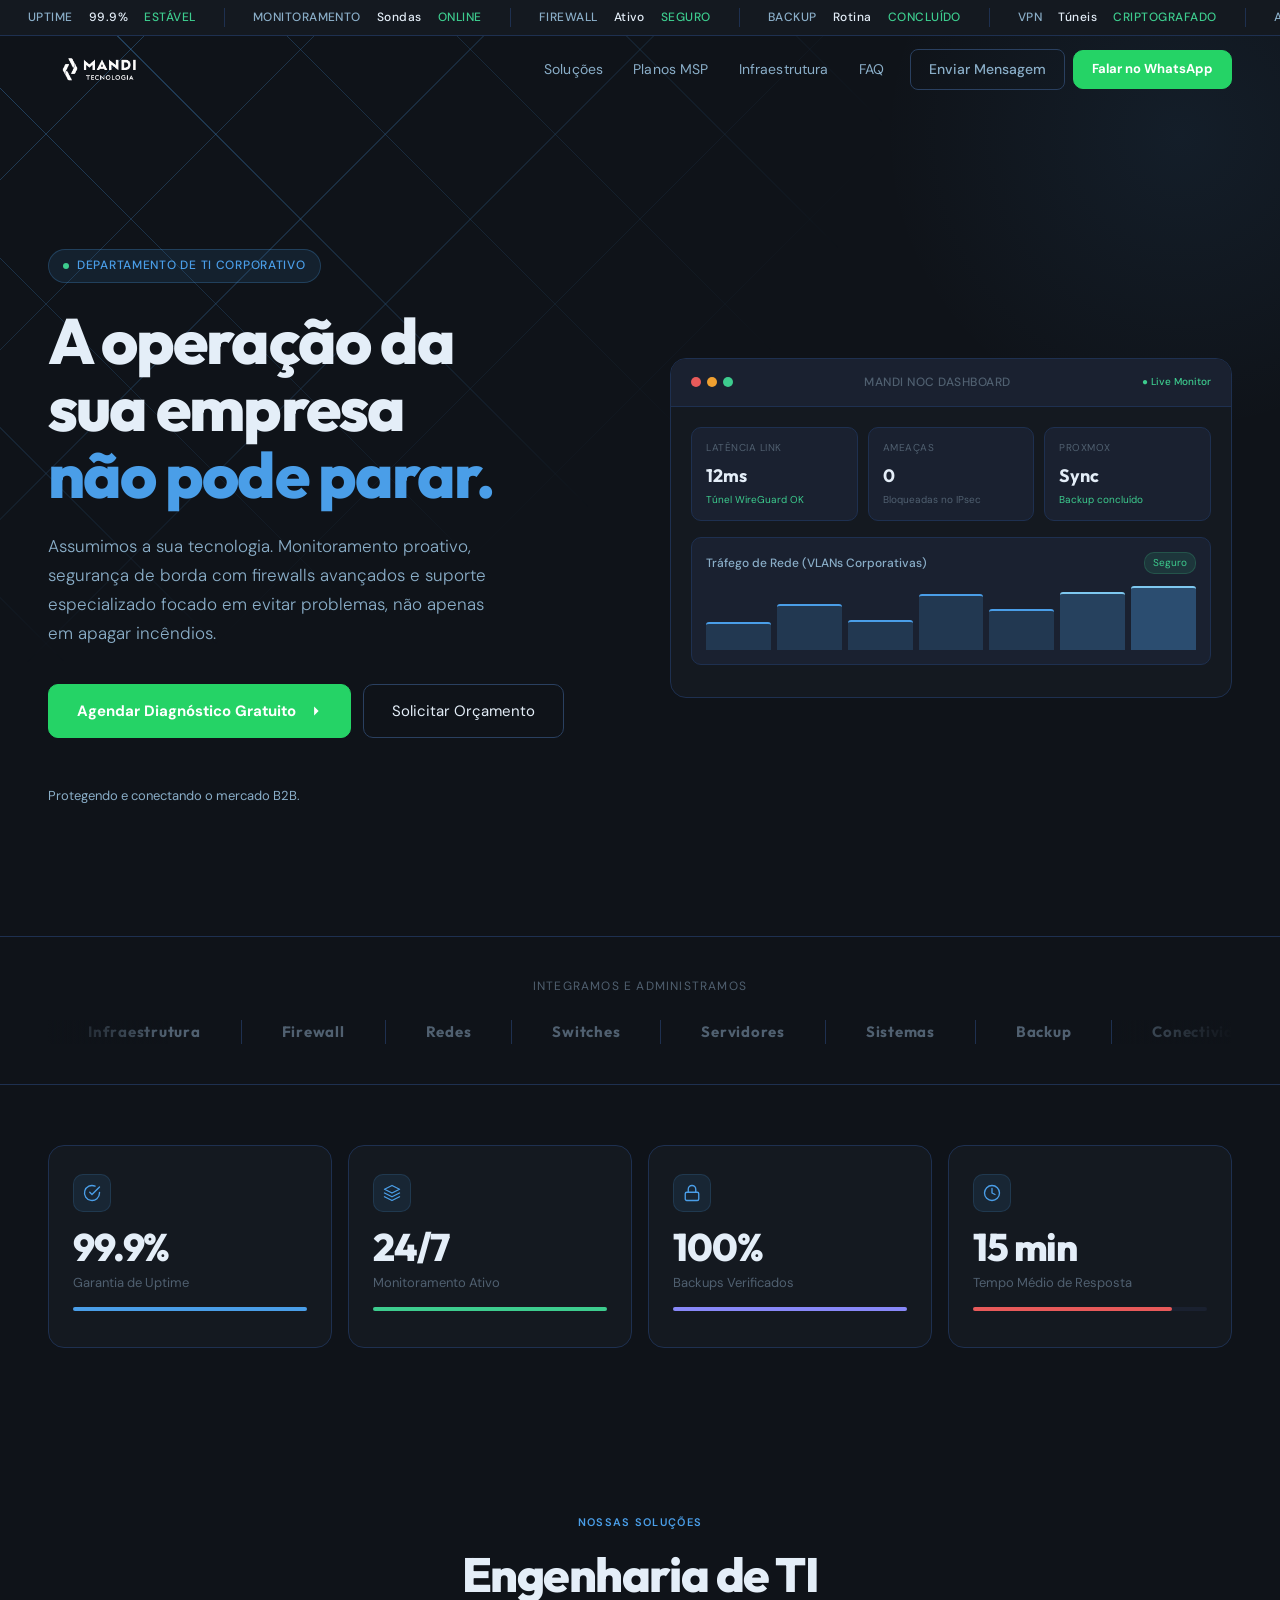
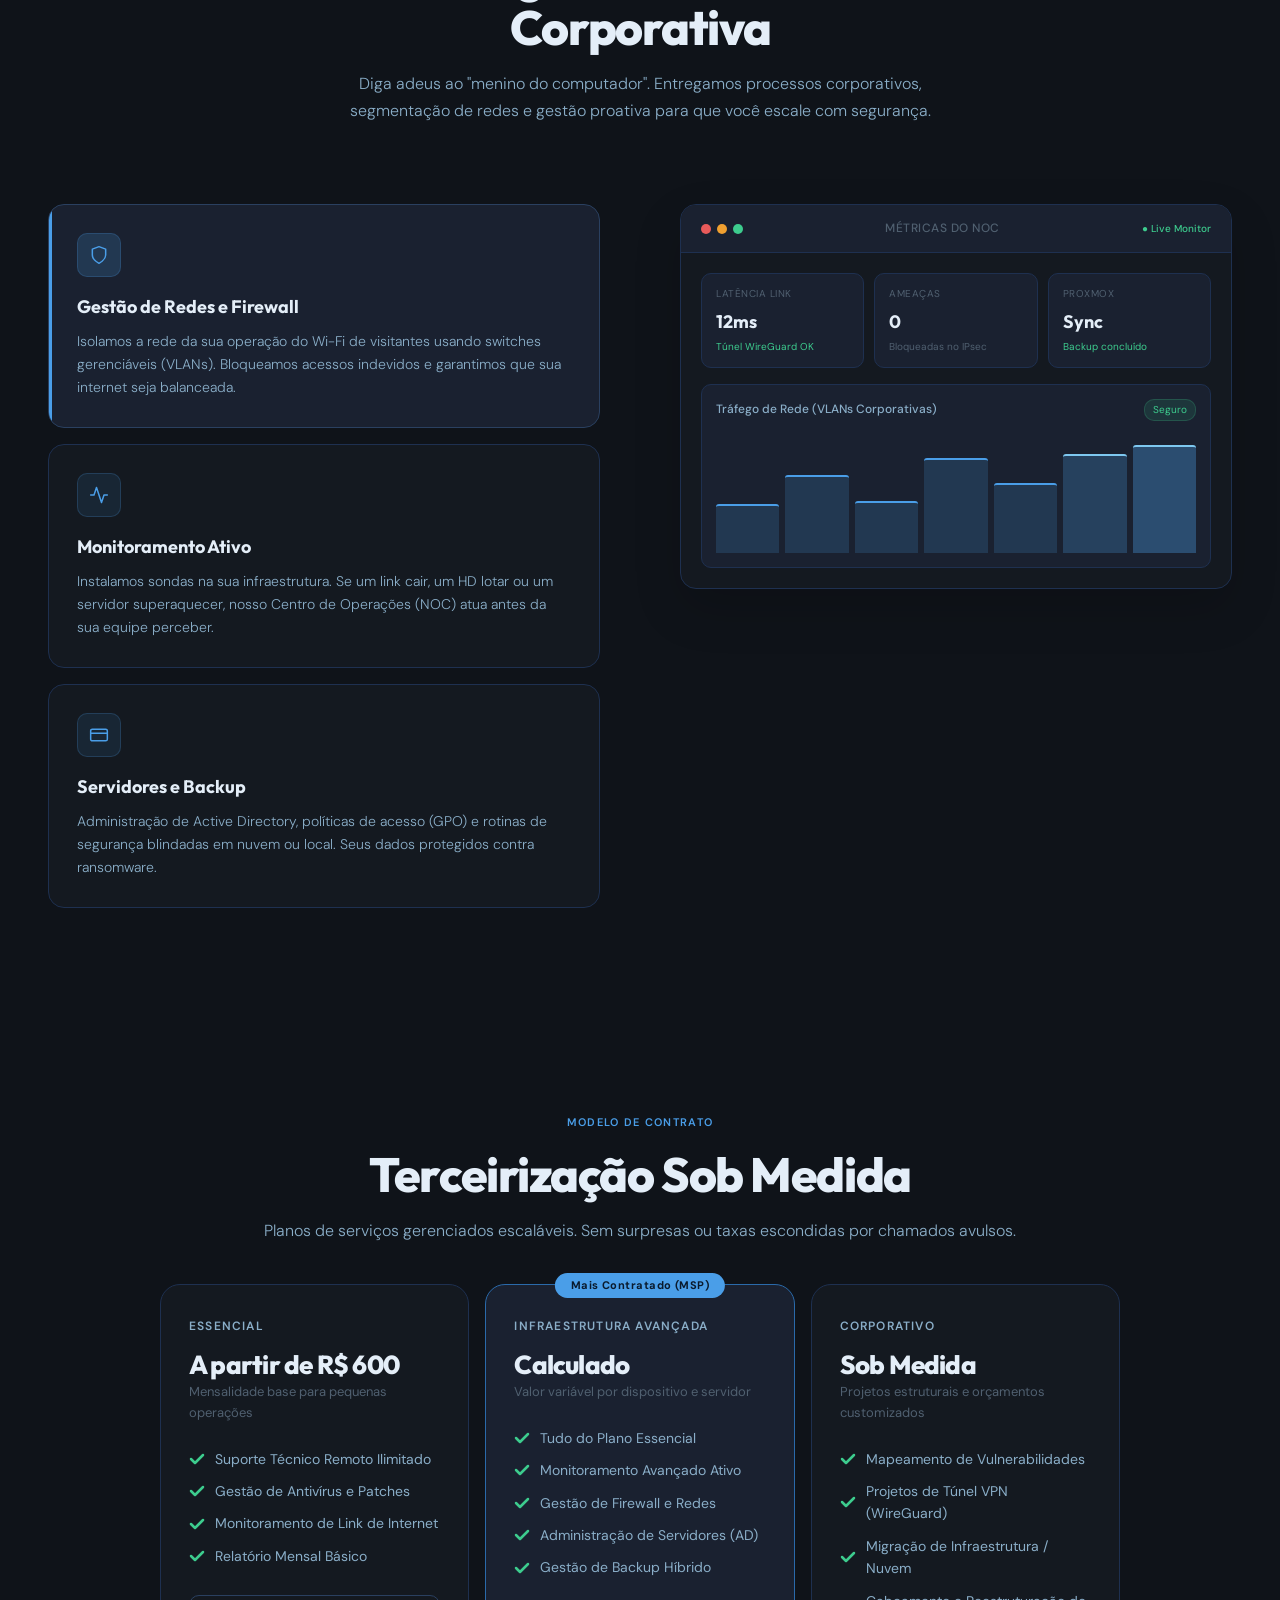
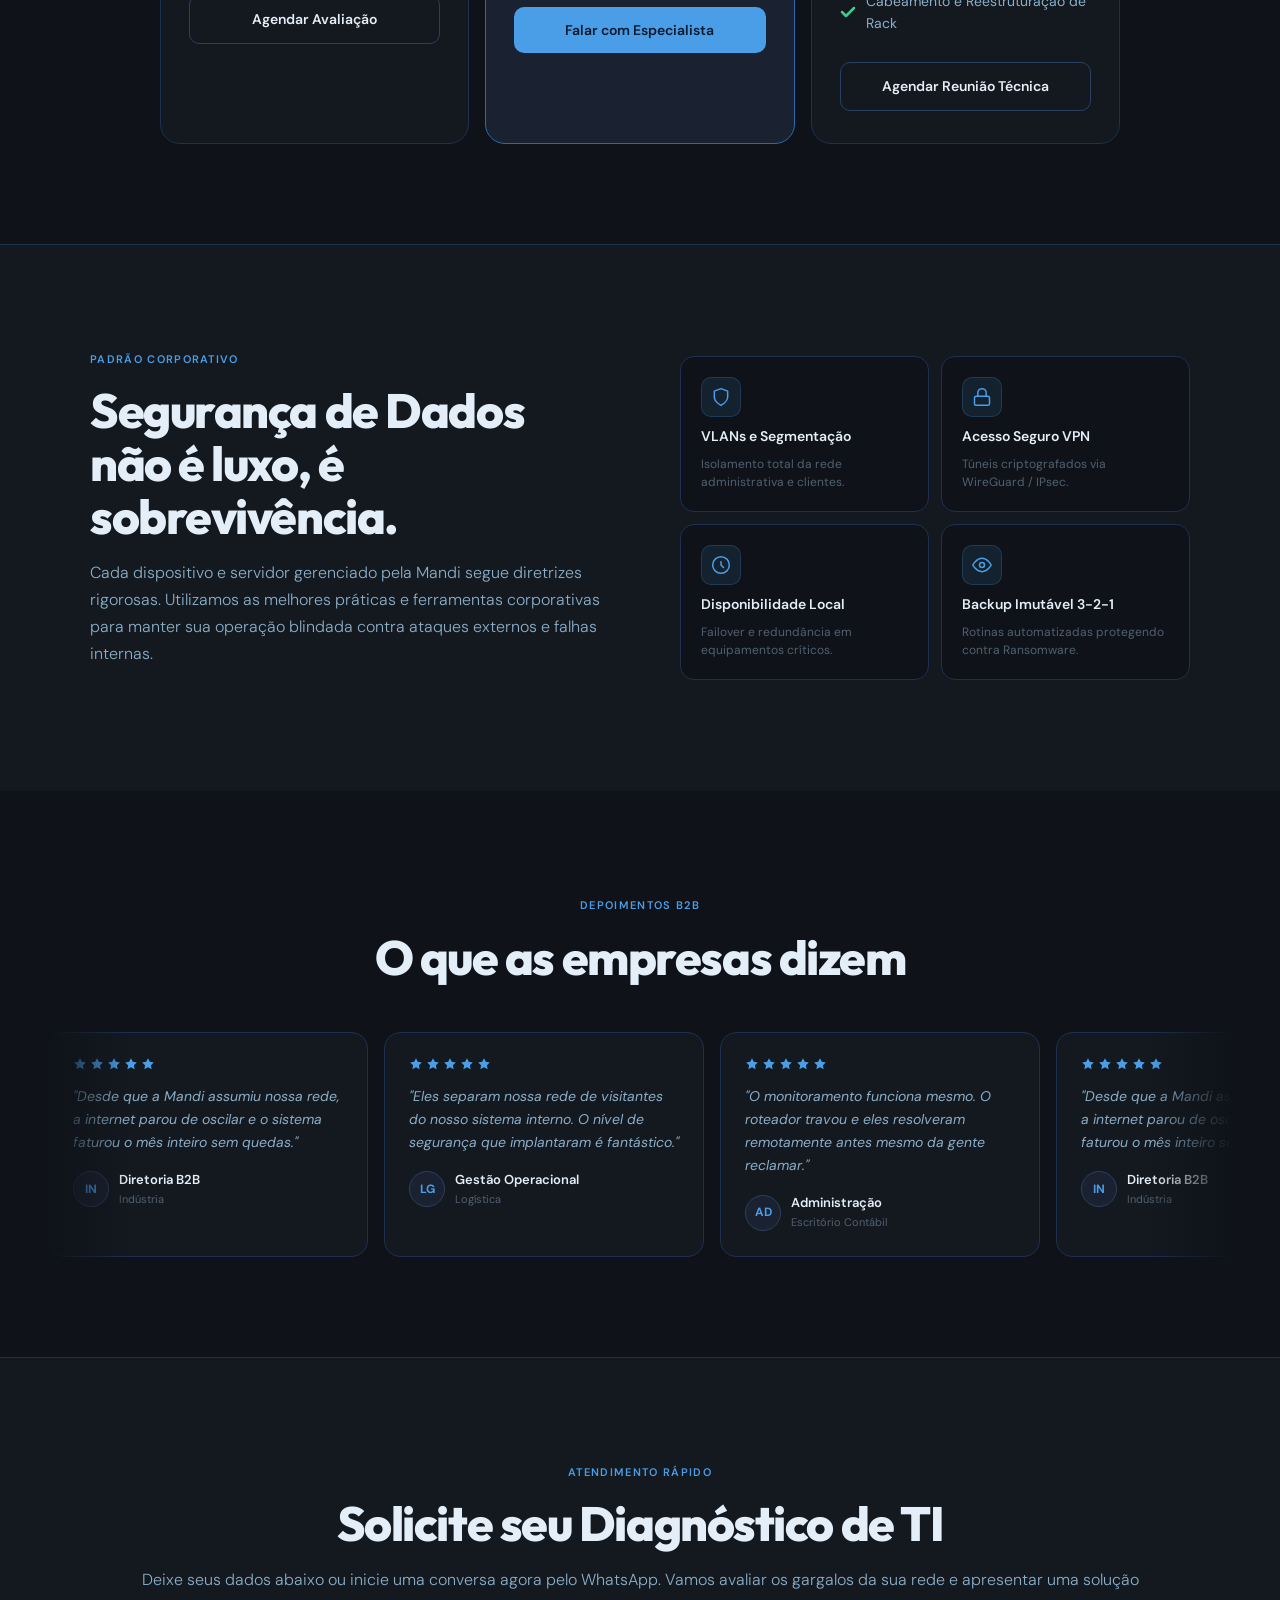
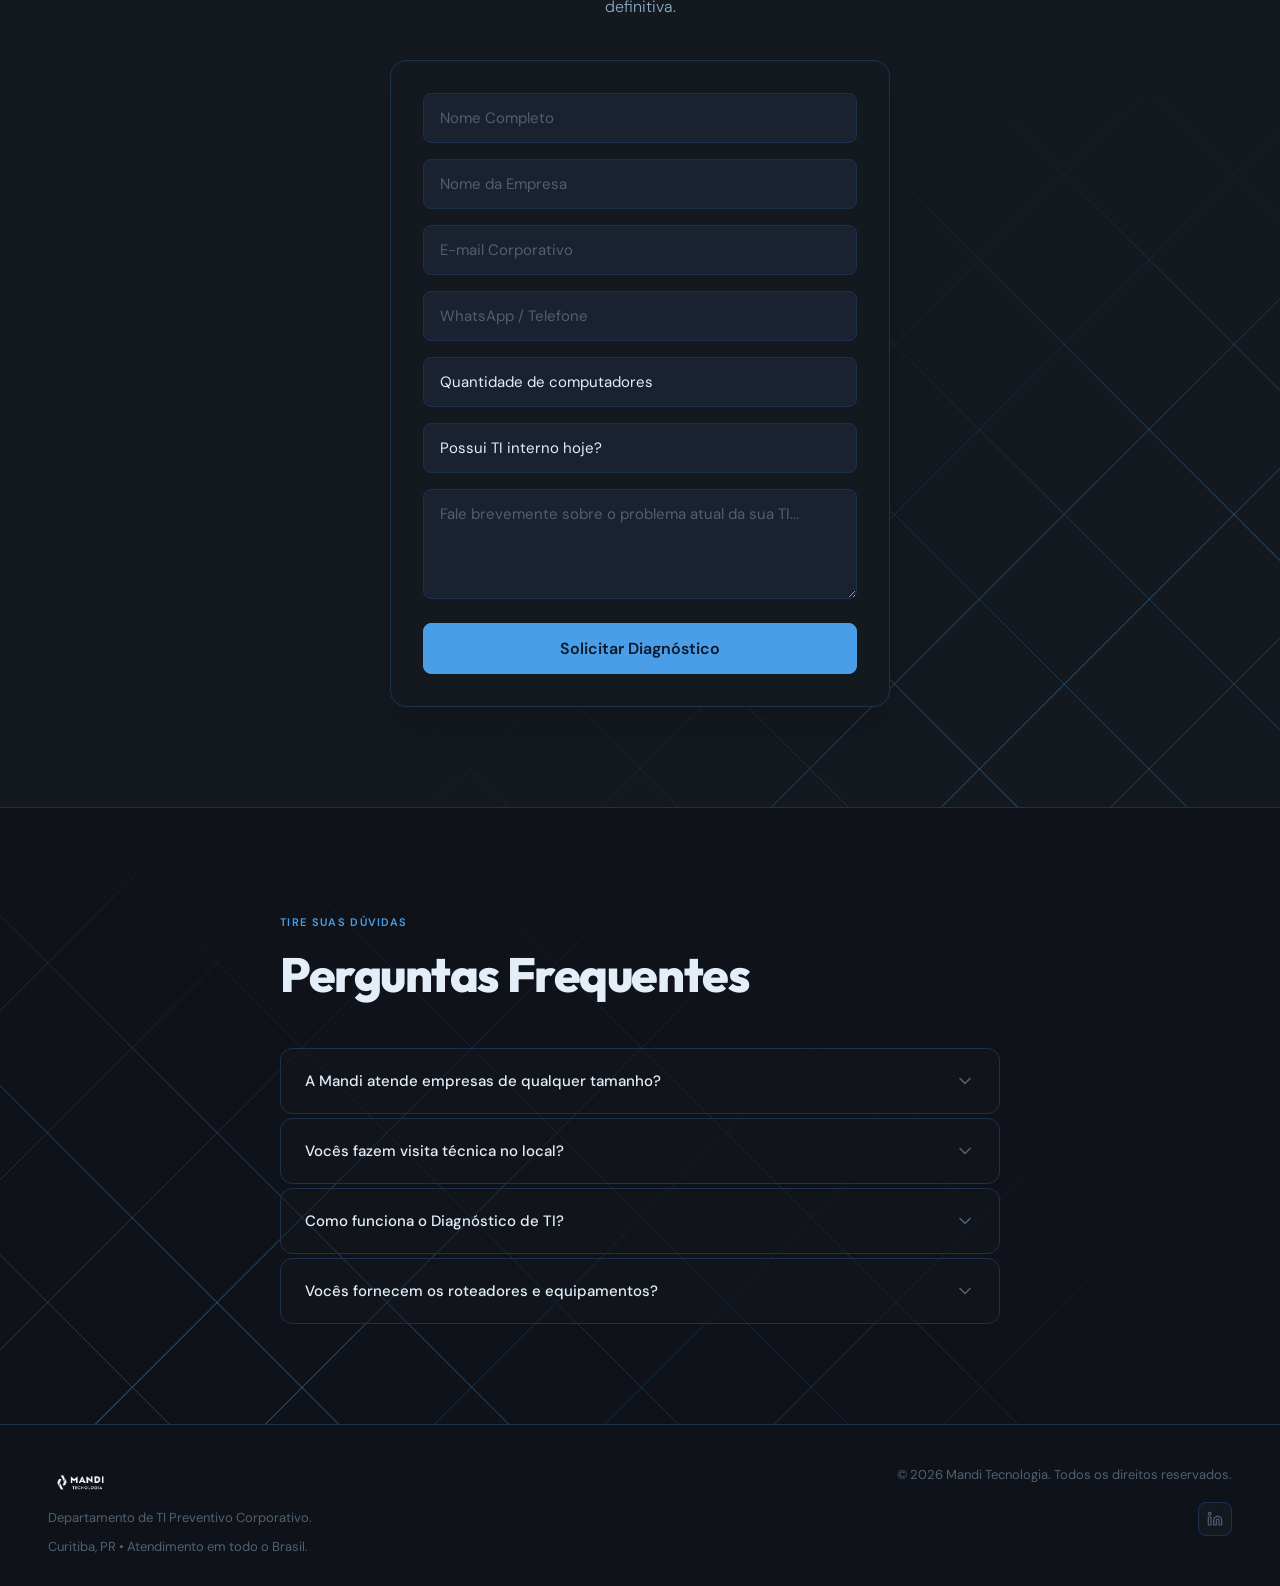
==== commit 9e7e4565: "mdeui o nunmero" ====
--- a/index.html
+++ b/index.html
@@ -14,8 +14,8 @@
 <title>Mandi Tecnologia — Gestão e Segurança de TI B2B</title>
 <meta name="description" content="Gestão de rede, monitoramento ativo 24/7, firewall corporativo e suporte técnico preventivo para pequenas e médias empresas.">
 
-<!-- Favicon -->
-<link rel="icon" type="image/png" sizes="16x16" href="favicons/favicon-16x16.png">
+<!-- Favicon com cache buster -->
+<link rel="icon" type="image/png" href="images/logo.png?v=2">
 <meta name="msapplication-TileColor" content="#0F1319">
 <meta name="theme-color" content="#0F1319">
 
@@ -93,7 +93,8 @@
 <!-- NAV -->
 <nav id="mainNav">
   <a href="#" class="nav-logo">
-    <img src="images/logo.png" alt="Mandi Tecnologia" style="height: 32px;">
+    <!-- Logo Grande no Topo -->
+    <img src="images/logo.png" alt="Mandi Tecnologia" style="height: 55px; object-fit: contain;">
   </a>
   <div class="nav-links">
     <a href="#solucoes">Soluções</a>
@@ -103,7 +104,7 @@
   </div>
   <div class="nav-cta">
     <a href="#contato" class="btn-ghost">Enviar Mensagem</a>
-    <a href="https://api.whatsapp.com/send?phone=5562999586839&text=Ol%C3%A1%2C%20gostaria%20de%20solicitar%20um%20diagn%C3%B3stico%20de%20TI." target="_blank" class="btn-whatsapp" style="padding: 8px 18px; font-size: 13px;">Falar no WhatsApp</a>
+    <a href="https://api.whatsapp.com/send?phone=554184594099&text=Ol%C3%A1%2C%20gostaria%20de%20solicitar%20um%20diagn%C3%B3stico%20de%20TI." target="_blank" class="btn-whatsapp" style="padding: 8px 18px; font-size: 13px;">Falar no WhatsApp</a>
   </div>
   <button class="hamburger" id="hamburger" aria-label="Open menu" aria-expanded="false">
     <span></span><span></span><span></span>
@@ -118,7 +119,7 @@
   <a href="#faq">FAQ</a>
   <div class="m-btns">
     <a href="#contato" class="btn-ghost">Enviar Mensagem</a>
-    <a href="https://api.whatsapp.com/send?phone=5562999586839&text=Ol%C3%A1%2C%20gostaria%20de%20solicitar%20um%20diagn%C3%B3stico%20de%20TI." target="_blank" class="btn-whatsapp">Falar no WhatsApp</a>
+    <a href="https://api.whatsapp.com/send?phone=554184594099&text=Ol%C3%A1%2C%20gostaria%20de%20solicitar%20um%20diagn%C3%B3stico%20de%20TI." target="_blank" class="btn-whatsapp">Falar no WhatsApp</a>
   </div>
 </div>
 
@@ -132,7 +133,7 @@
     <h1>A operação da<br>sua empresa<br><span>não pode parar.</span></h1>
     <p class="hero-sub">Assumimos a sua tecnologia. Monitoramento proativo, segurança de borda com firewalls avançados e suporte especializado focado em evitar problemas, não apenas em apagar incêndios.</p>
     <div class="hero-btns">
-      <a href="https://api.whatsapp.com/send?phone=5562999586839&text=Ol%C3%A1%2C%20gostaria%20de%20solicitar%20um%20diagn%C3%B3stico%20de%20TI." class="btn-whatsapp" target="_blank">
+      <a href="https://api.whatsapp.com/send?phone=554184594099&text=Ol%C3%A1%2C%20gostaria%20de%20solicitar%20um%20diagn%C3%B3stico%20de%20TI." class="btn-whatsapp" target="_blank">
         Agendar Diagnóstico Gratuito
         <svg viewBox="0 0 16 16"><line x1="3" y1="8" x2="13" y2="8"/><polyline points="9,4 13,8 9,12"/></svg>
       </a>
@@ -353,7 +354,7 @@
         <li><svg viewBox="0 0 16 16"><polyline points="2,8 6,12 14,4"/></svg>Administração de Servidores (AD)</li>
         <li><svg viewBox="0 0 16 16"><polyline points="2,8 6,12 14,4"/></svg>Gestão de Backup Híbrido</li>
       </ul>
-      <a href="https://api.whatsapp.com/send?phone=5562999586839&text=Ol%C3%A1%2C%20gostaria%20de%20saber%20mais%20sobre%20o%20Plano%20Infraestrutura%20Avan%C3%A7ada." target="_blank" class="price-btn price-btn-primary" style="text-align:center; display:block; text-decoration:none;">Falar com Especialista</a>
+      <a href="https://api.whatsapp.com/send?phone=554184594099&text=Ol%C3%A1%2C%20gostaria%20de%20saber%20mais%20sobre%20o%20Plano%20Infraestrutura%20Avan%C3%A7ada." target="_blank" class="price-btn price-btn-primary" style="text-align:center; display:block; text-decoration:none;">Falar com Especialista</a>
     </div>
 
     <!-- Plano 3 -->
@@ -469,7 +470,7 @@
 <footer style="padding:40px max(48px, calc((100vw - var(--max-w)) / 2)) 28px; border-top:1px solid var(--border); display:flex; justify-content:space-between; flex-wrap:wrap; gap:20px;">
   <div style="display:flex; flex-direction:column; gap:8px;">
     <div class="nav-logo">
-      <img src="images/logo.png" alt="Mandi Tecnologia" style="height:24px;">
+      <img src="images/logo.png" alt="Mandi Tecnologia" style="height:35px; object-fit: contain;">
     </div>
     <div style="font-size:13px; color:var(--text3)">Departamento de TI Preventivo Corporativo.</div>
     <div style="font-size:13px; color:var(--text3)">Curitiba, PR • Atendimento em todo o Brasil.</div>
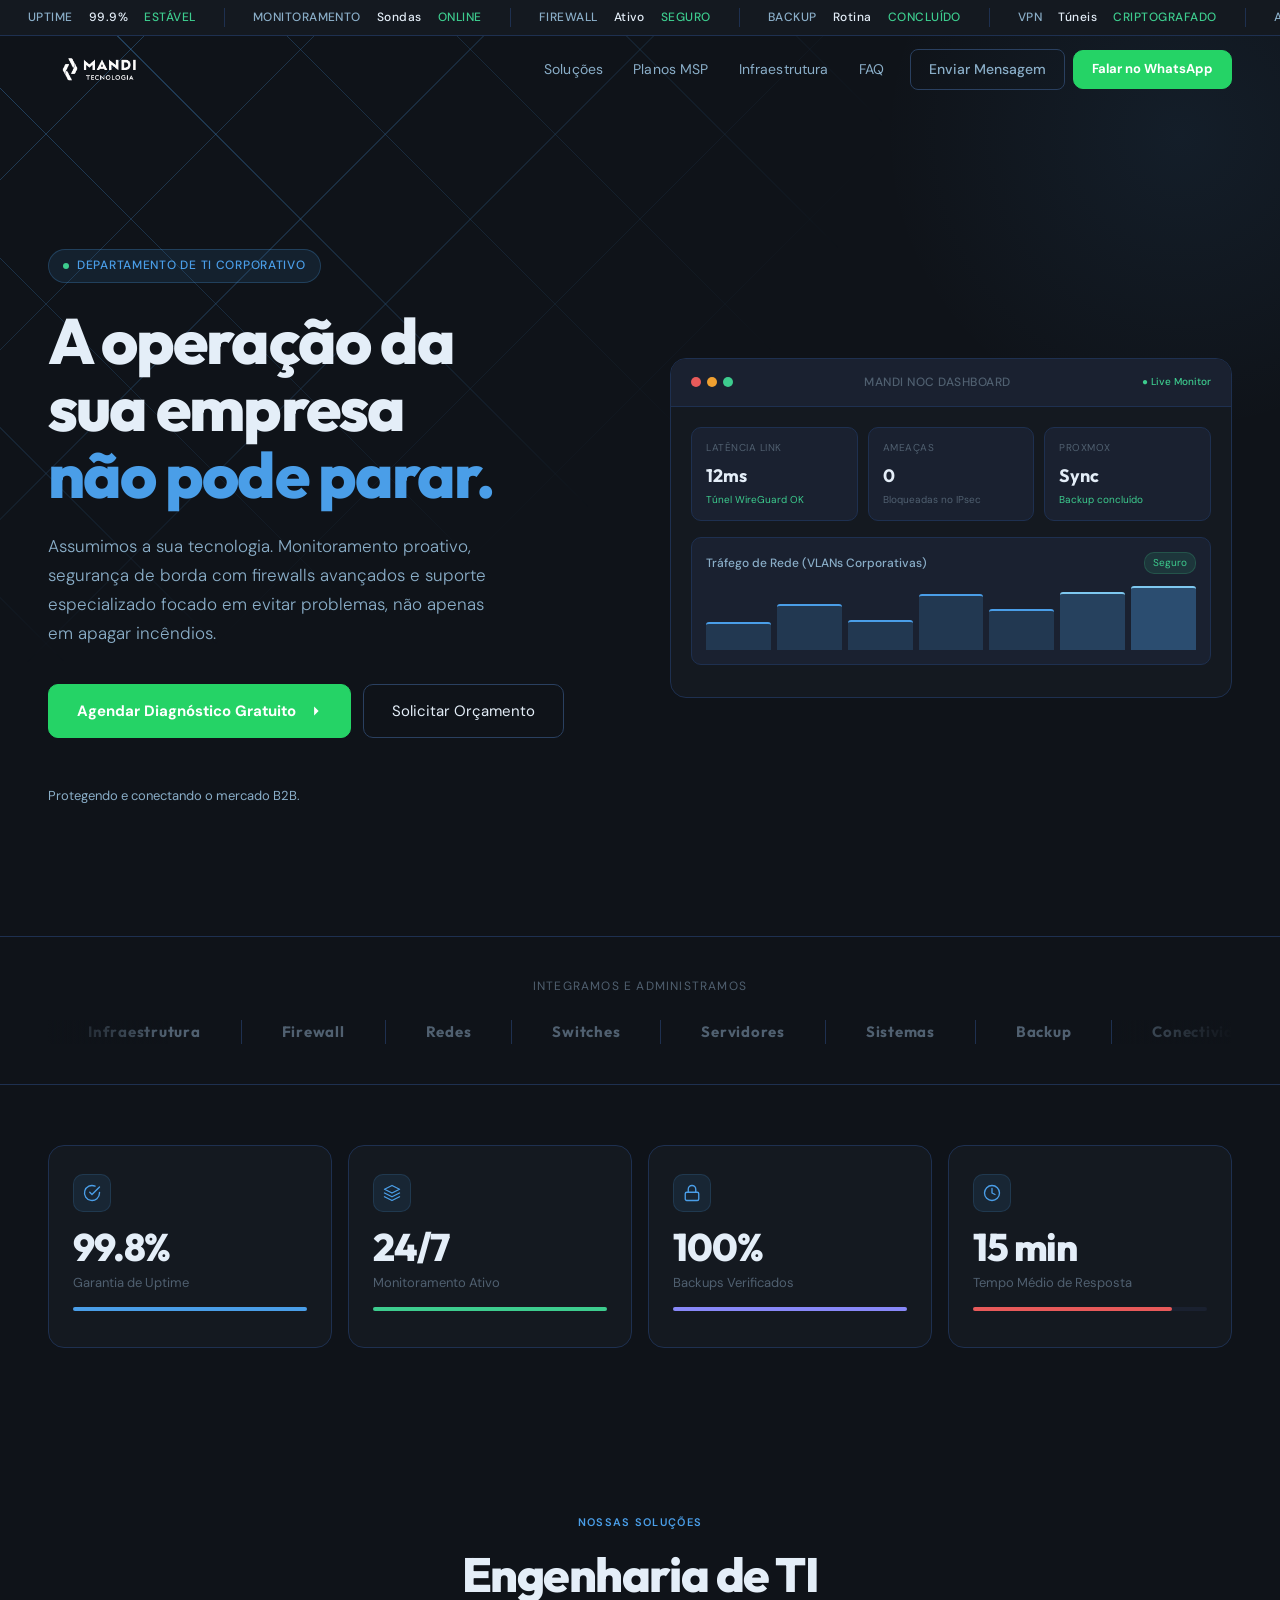
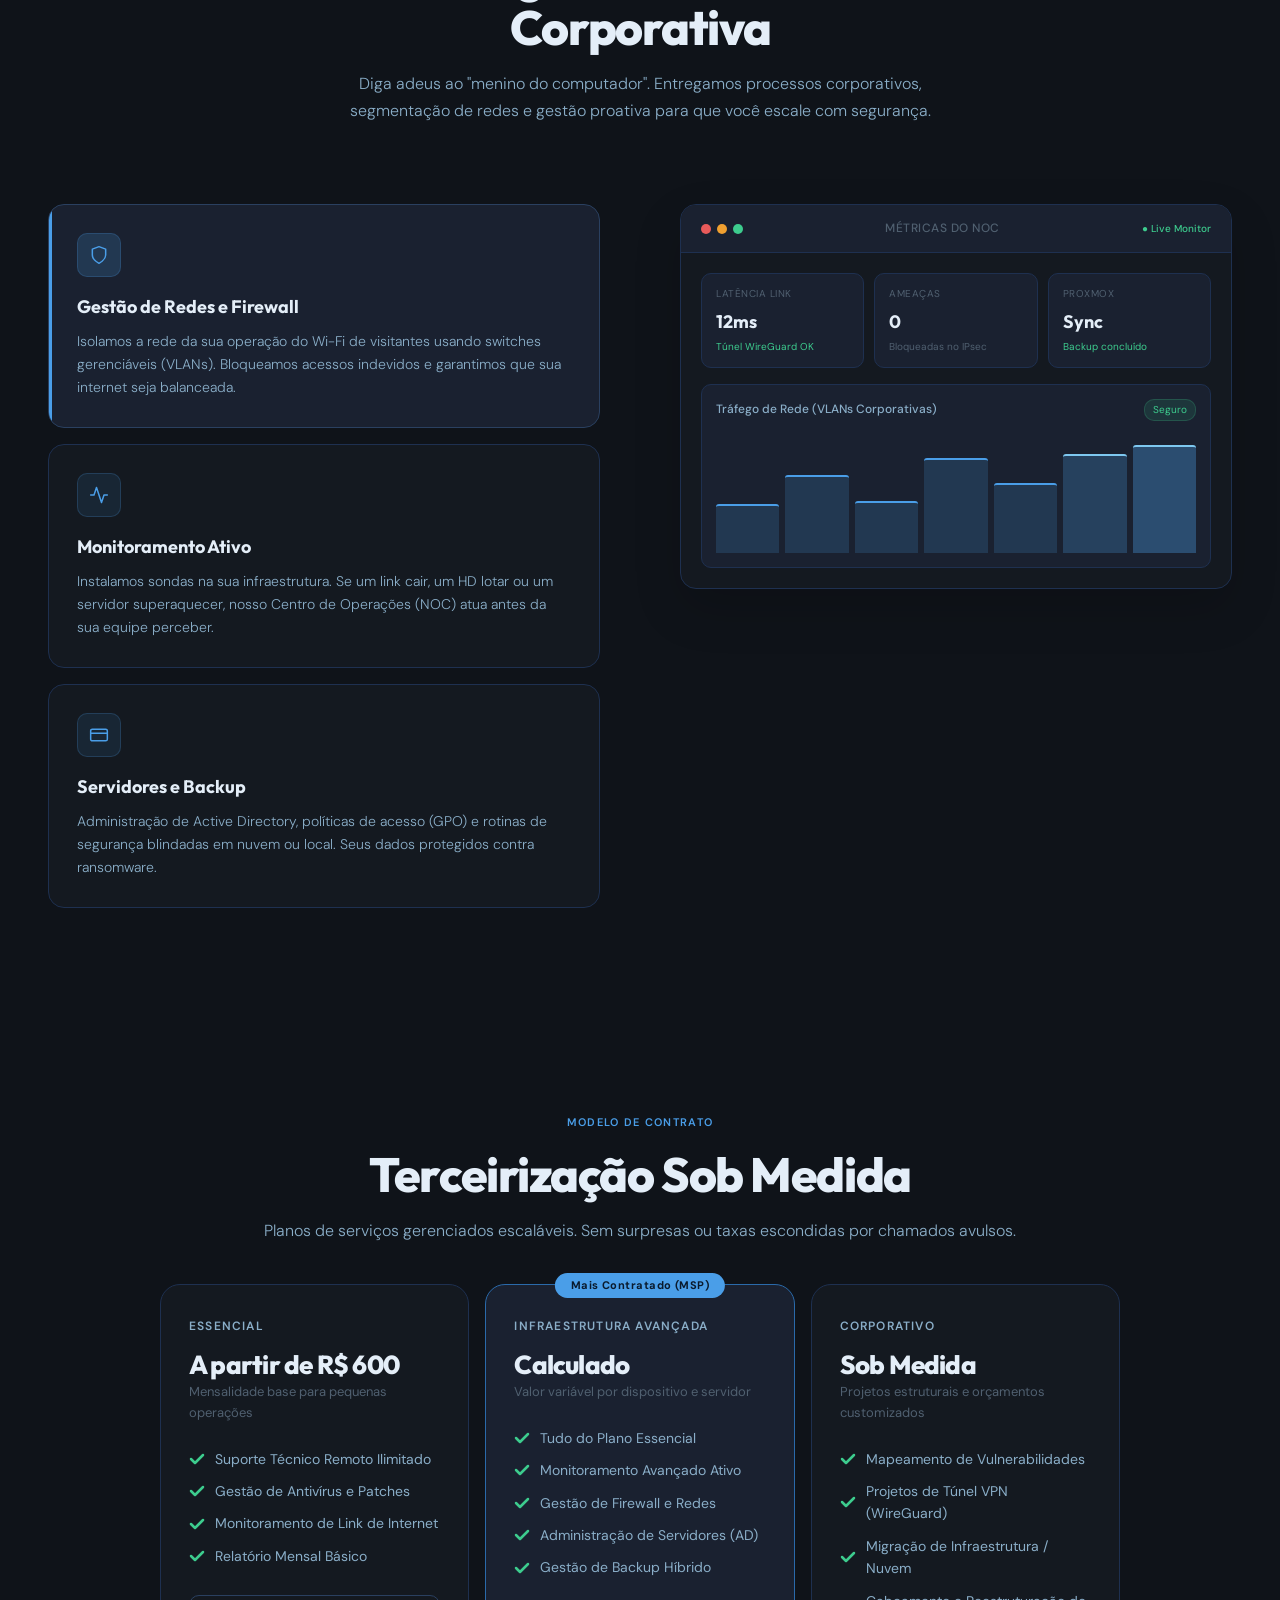
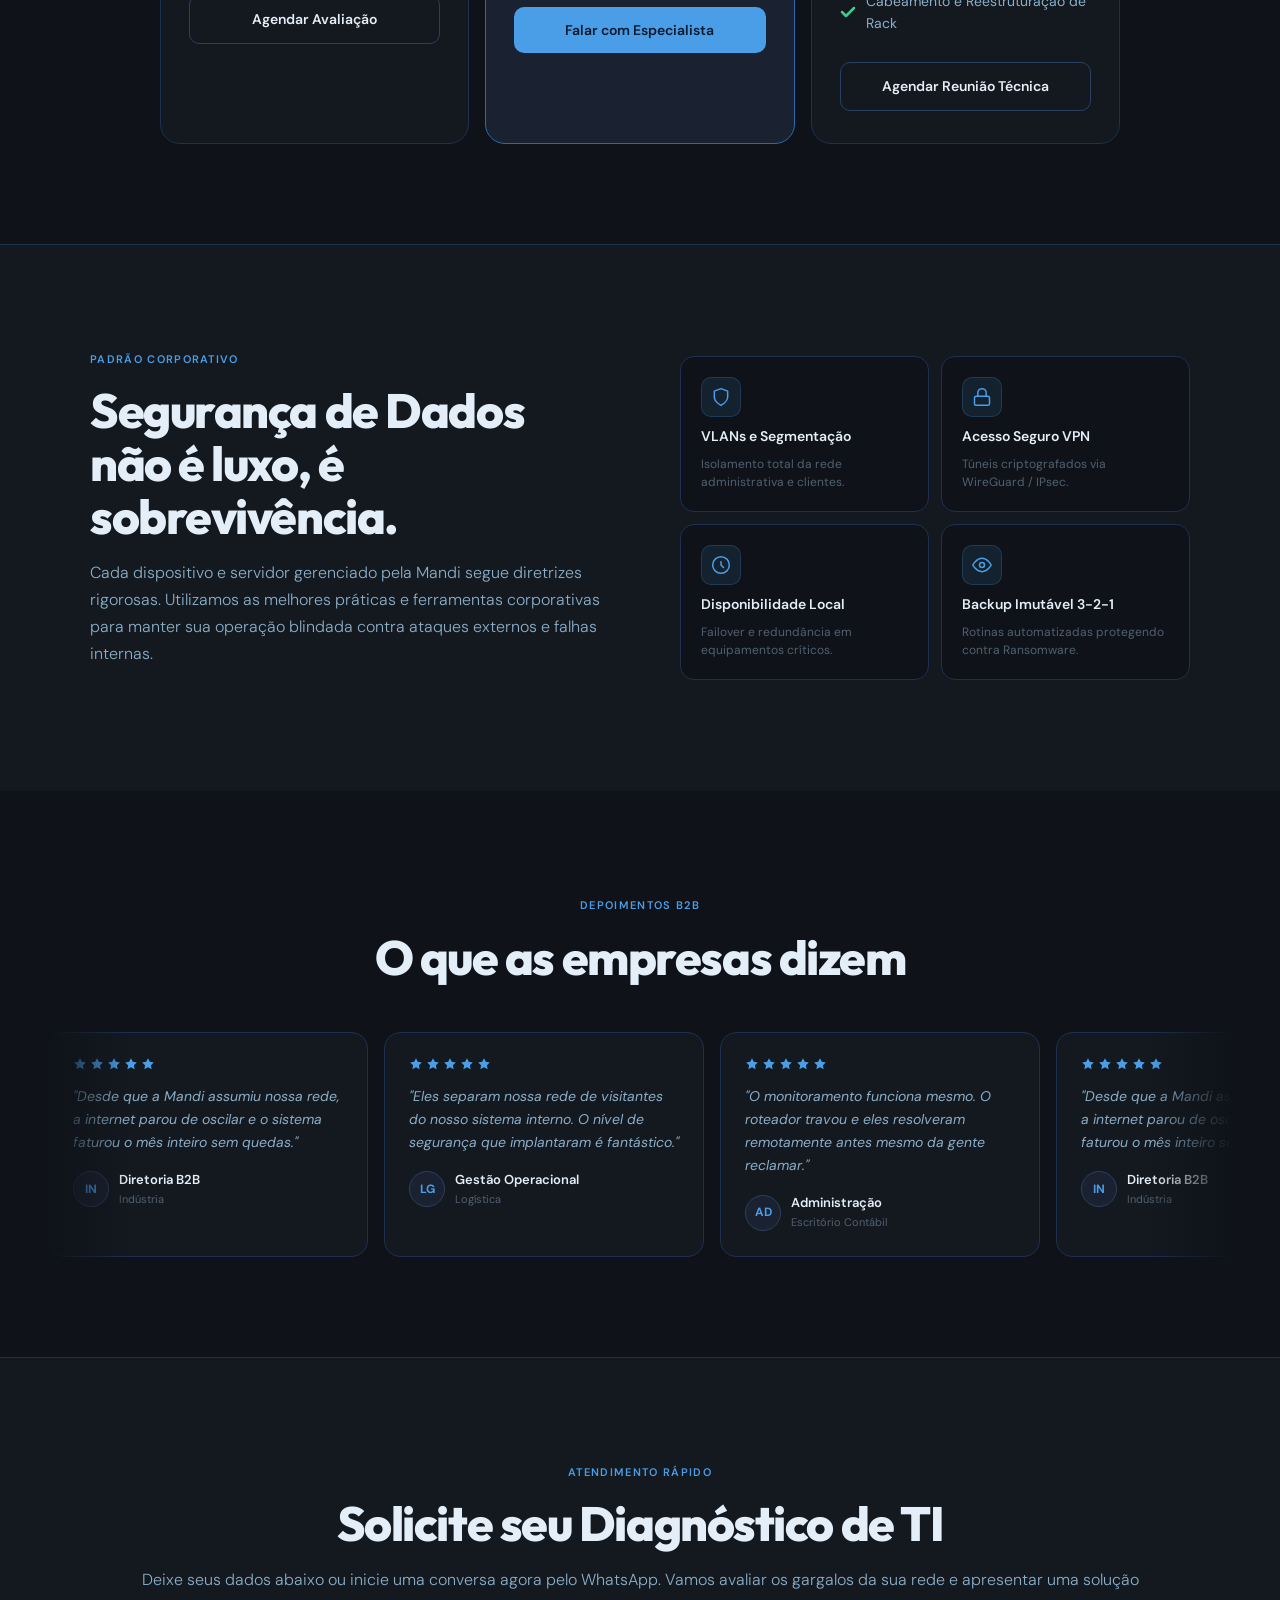
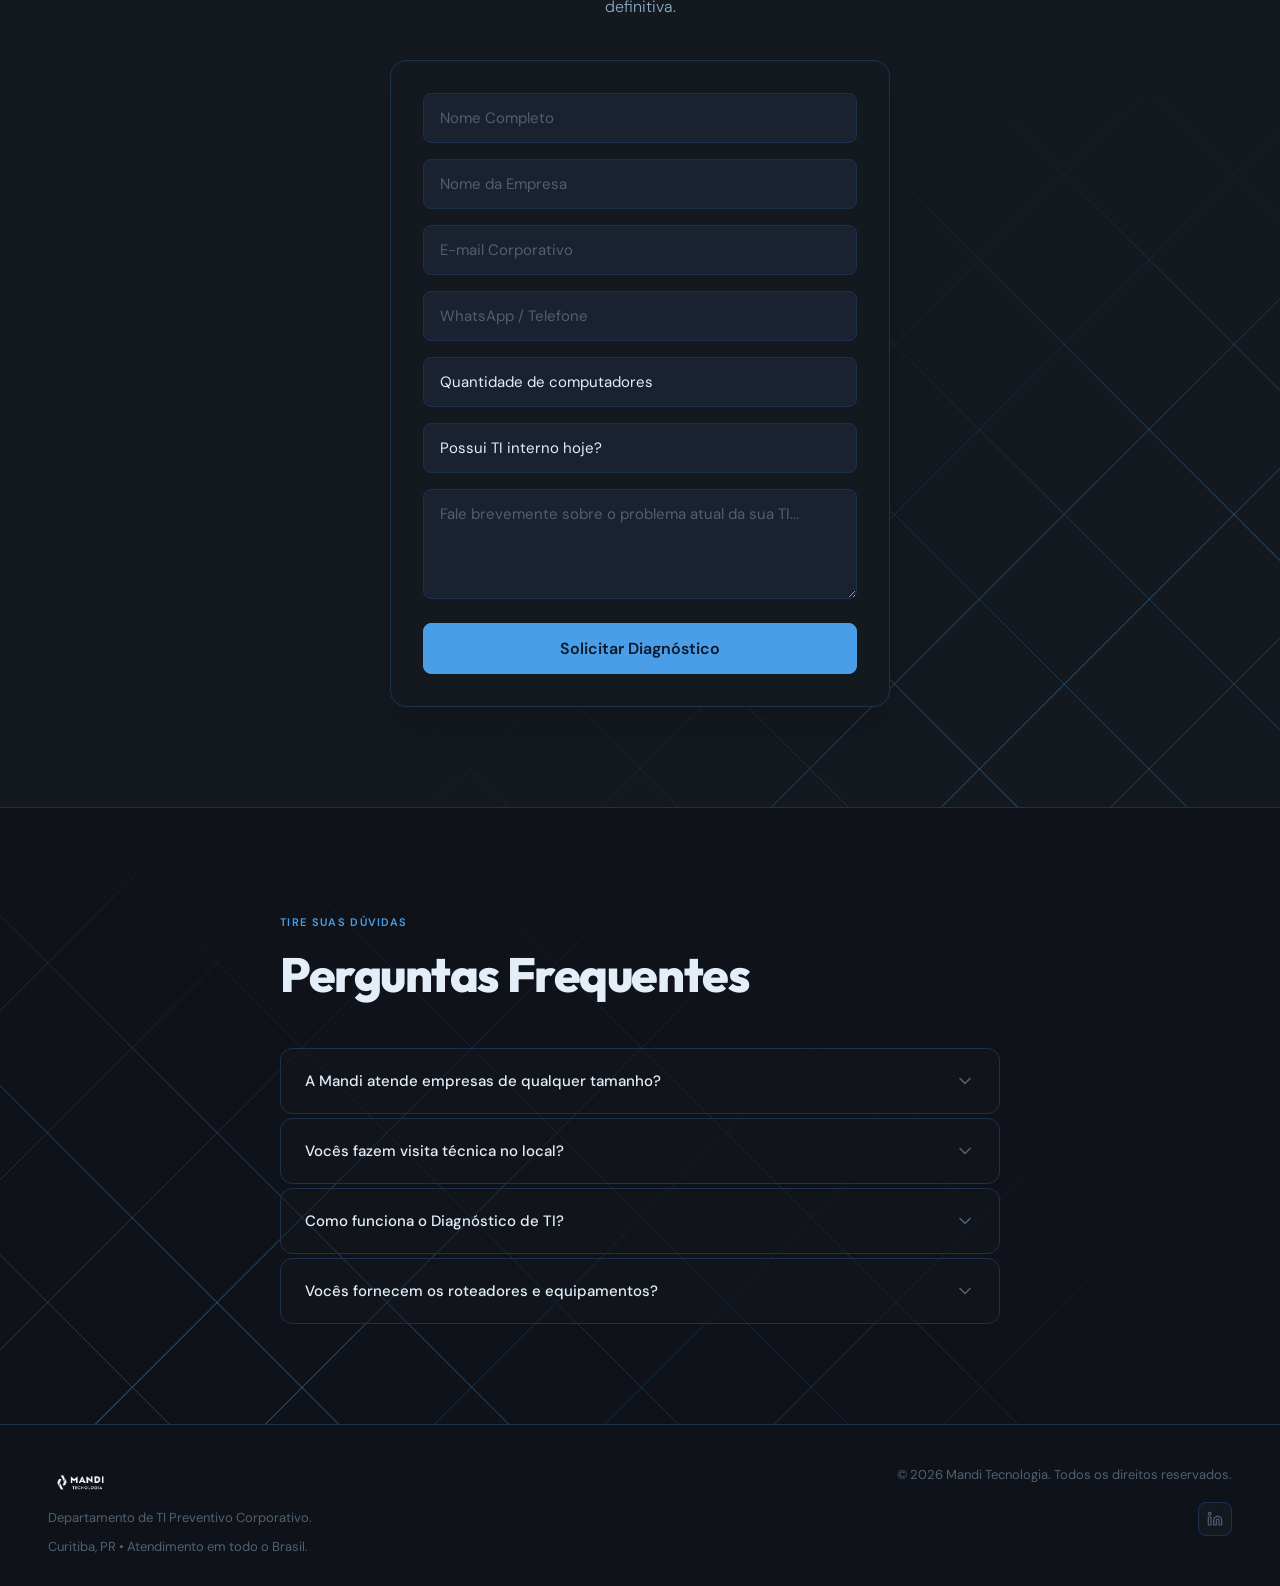
==== commit 0414fc54: "linkn8n" ====
--- a/index.html
+++ b/index.html
@@ -426,7 +426,7 @@
       <p class="section-sub">Deixe seus dados abaixo ou inicie uma conversa agora pelo WhatsApp. Vamos avaliar os gargalos da sua rede e apresentar uma solução definitiva.</p>
       
       <!-- Formulário com AJAX -->
-      <form action="https://formspree.io/f/xoeqongv" method="POST" class="form-container form-diagnostico" id="mandiForm">
+      <form action="https://n8n.manditecnologia.com.br/webhook-test/e0efcaca-62a1-4afe-a50f-5c08520baa61" method="POST" class="form-container form-diagnostico" id="mandiForm">
          <input type="text" name="nome" placeholder="Nome Completo" required class="form-input">
          <input type="text" name="empresa" placeholder="Nome da Empresa" required class="form-input">
          <input type="email" name="email" placeholder="E-mail Corporativo" required class="form-input">
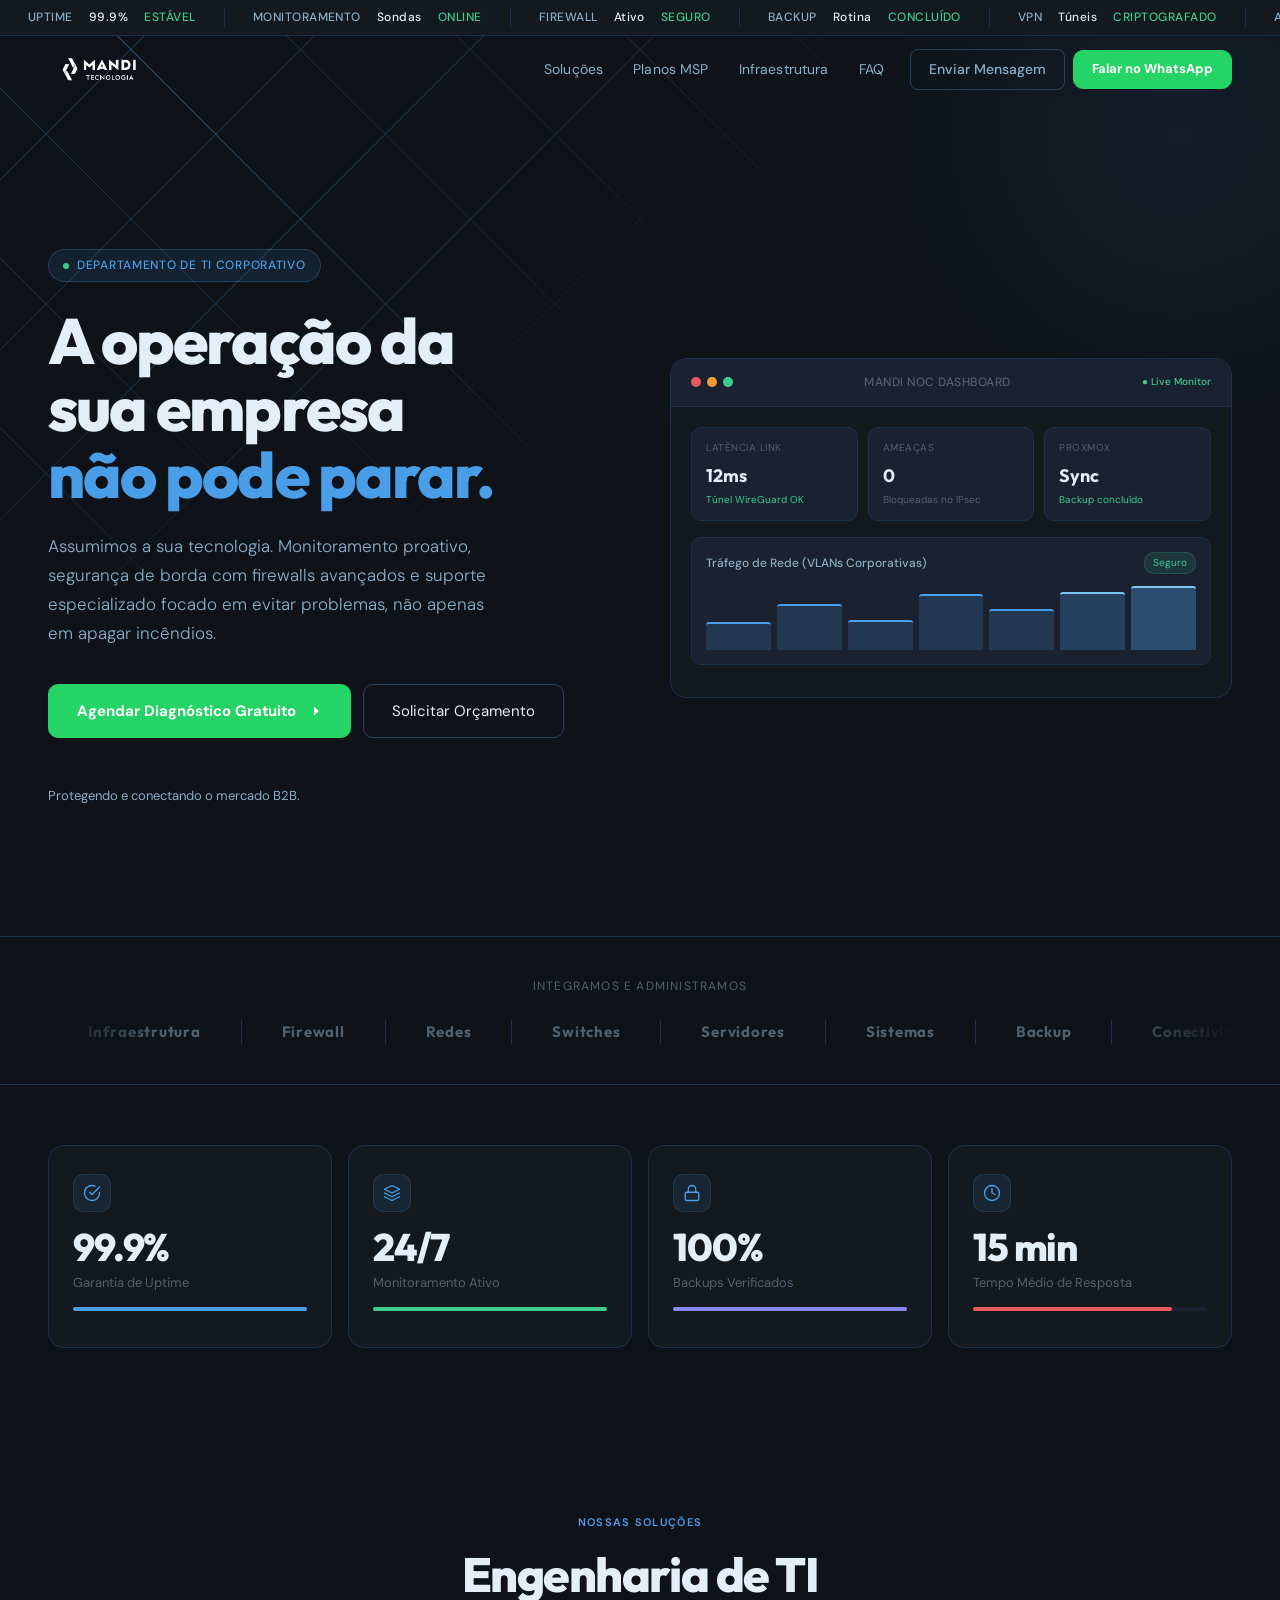
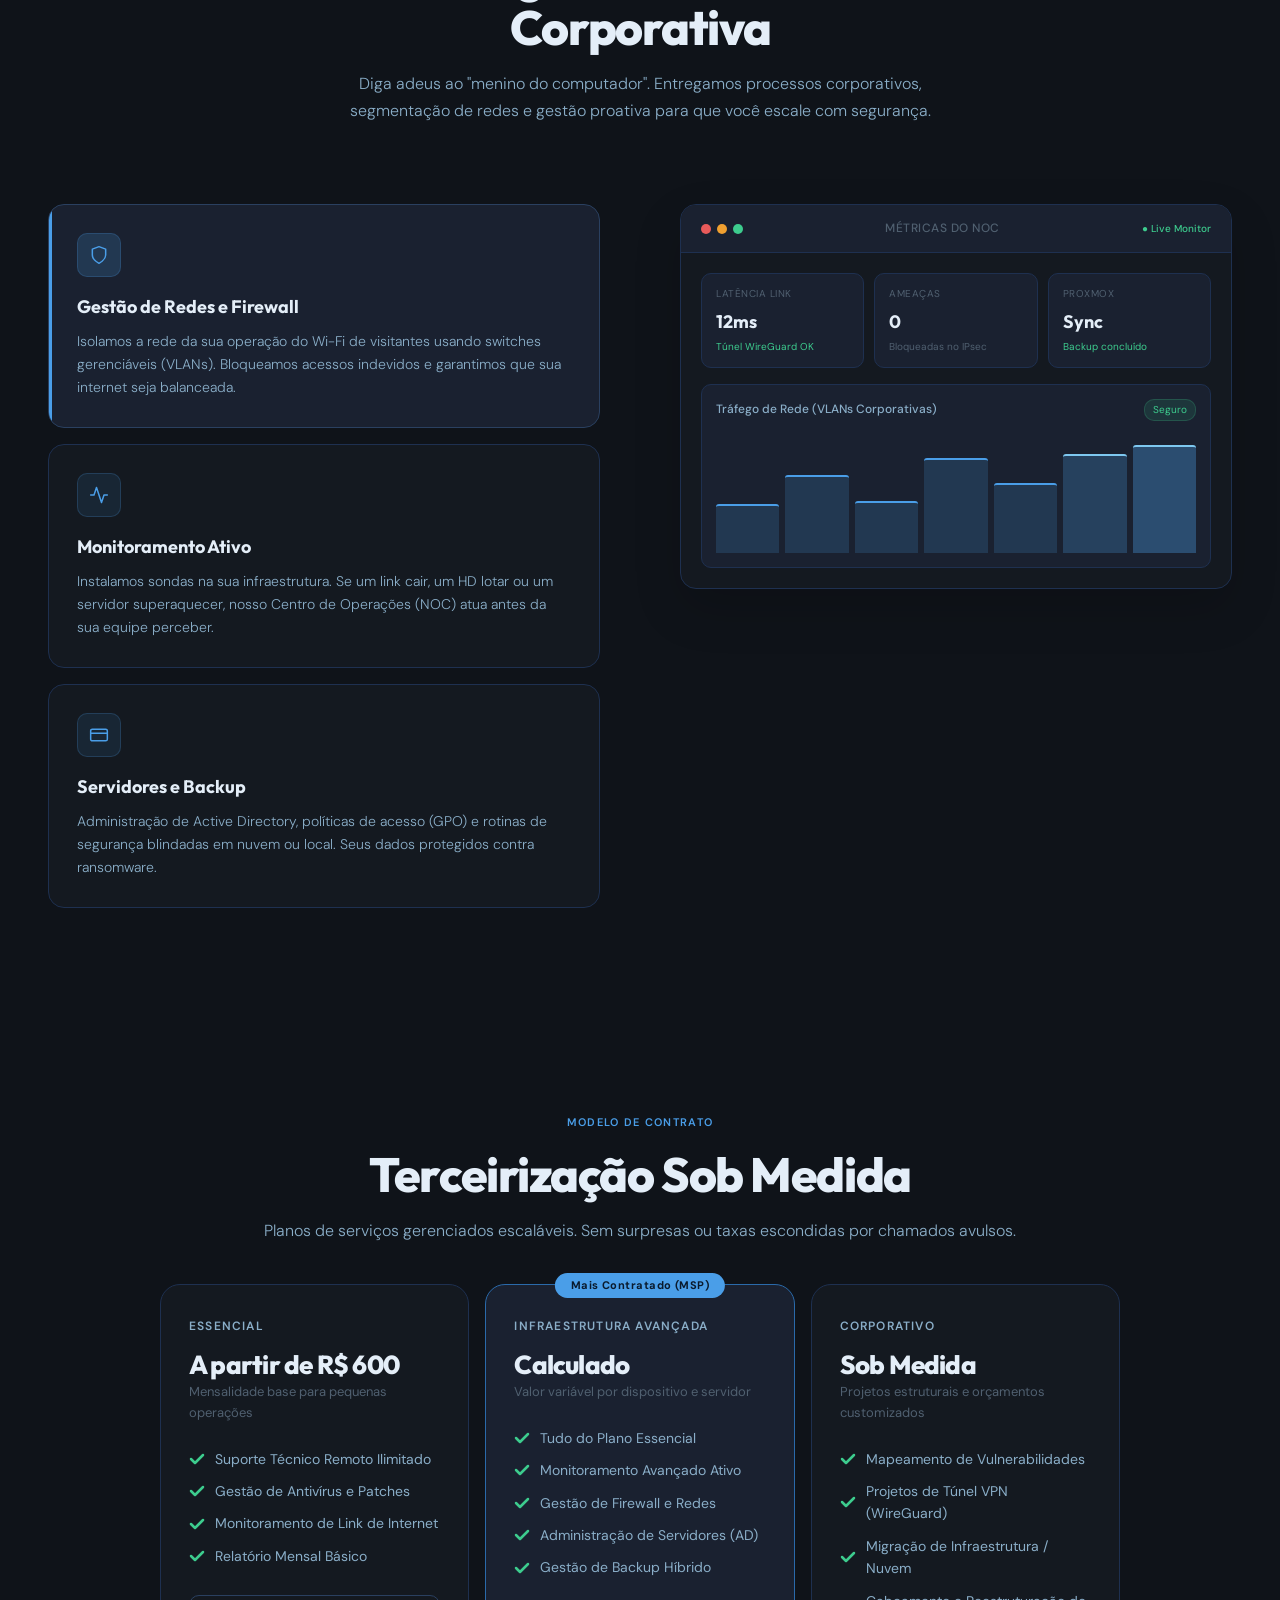
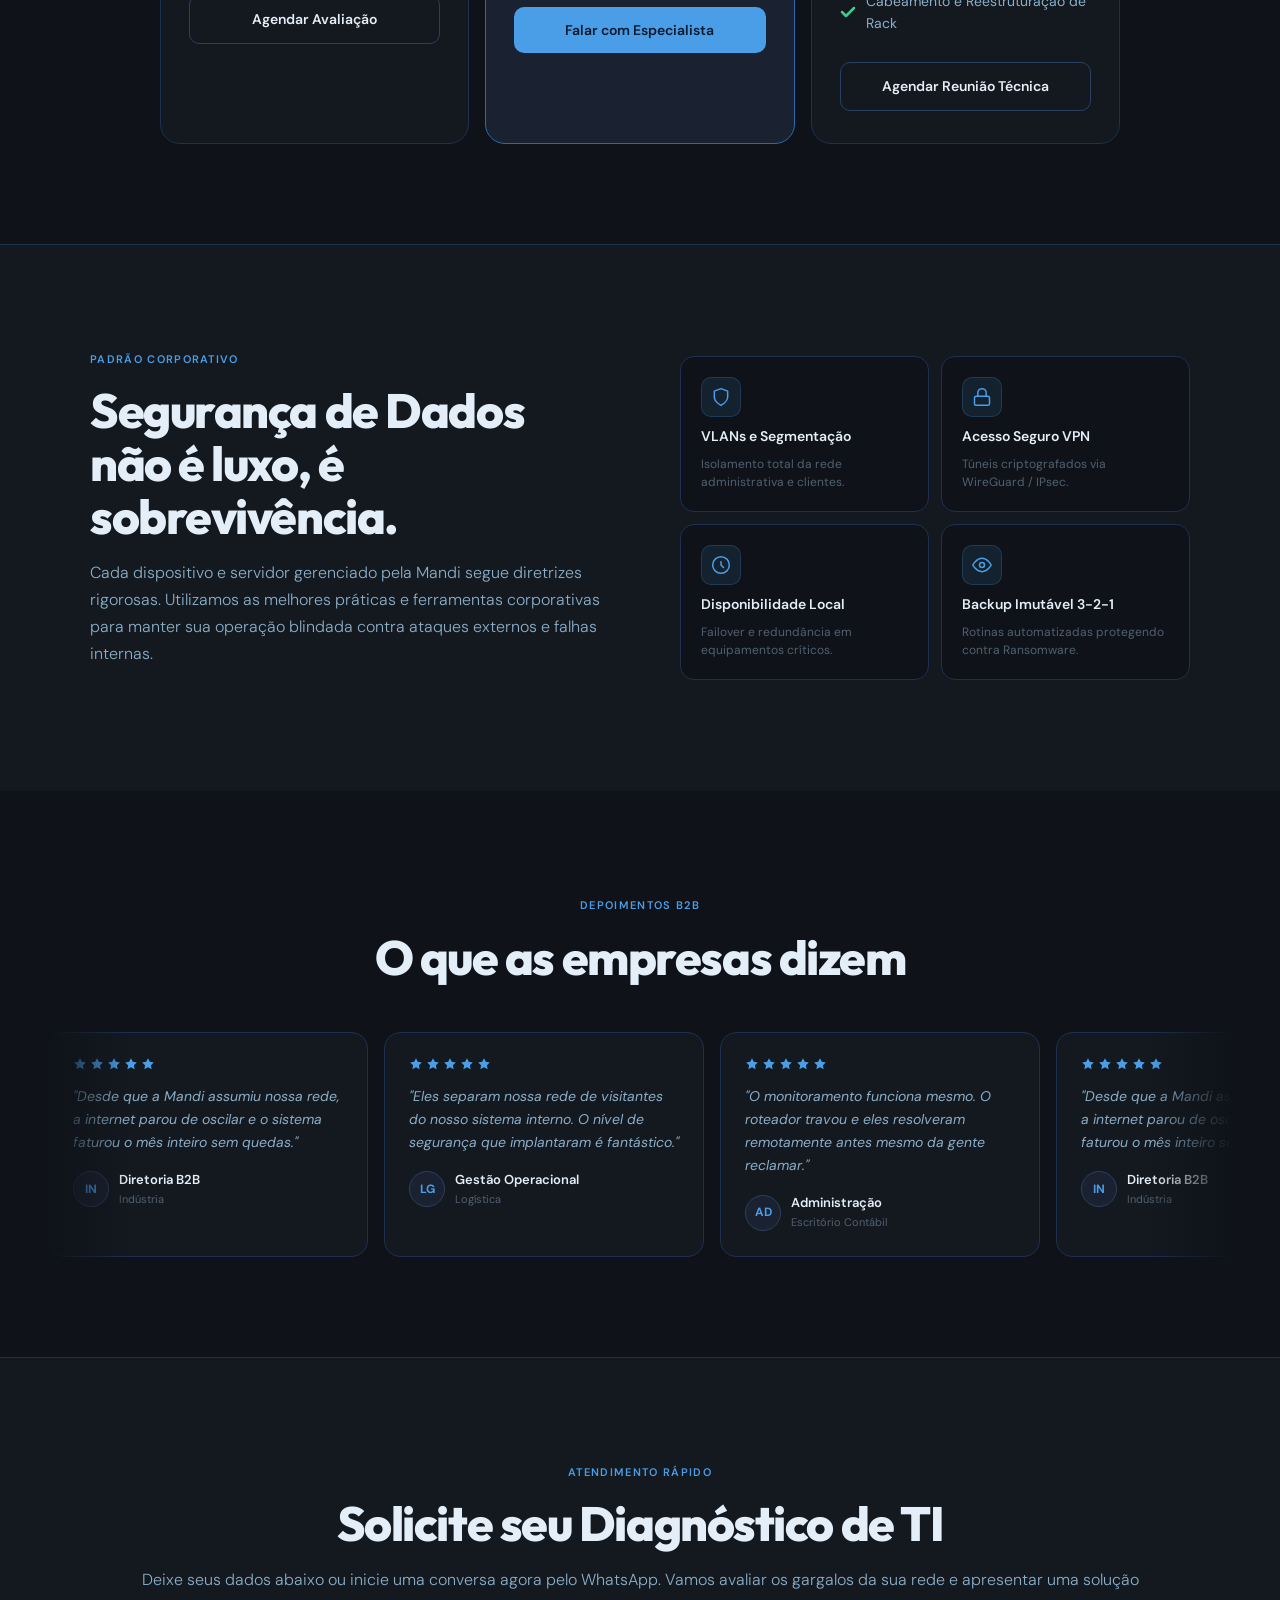
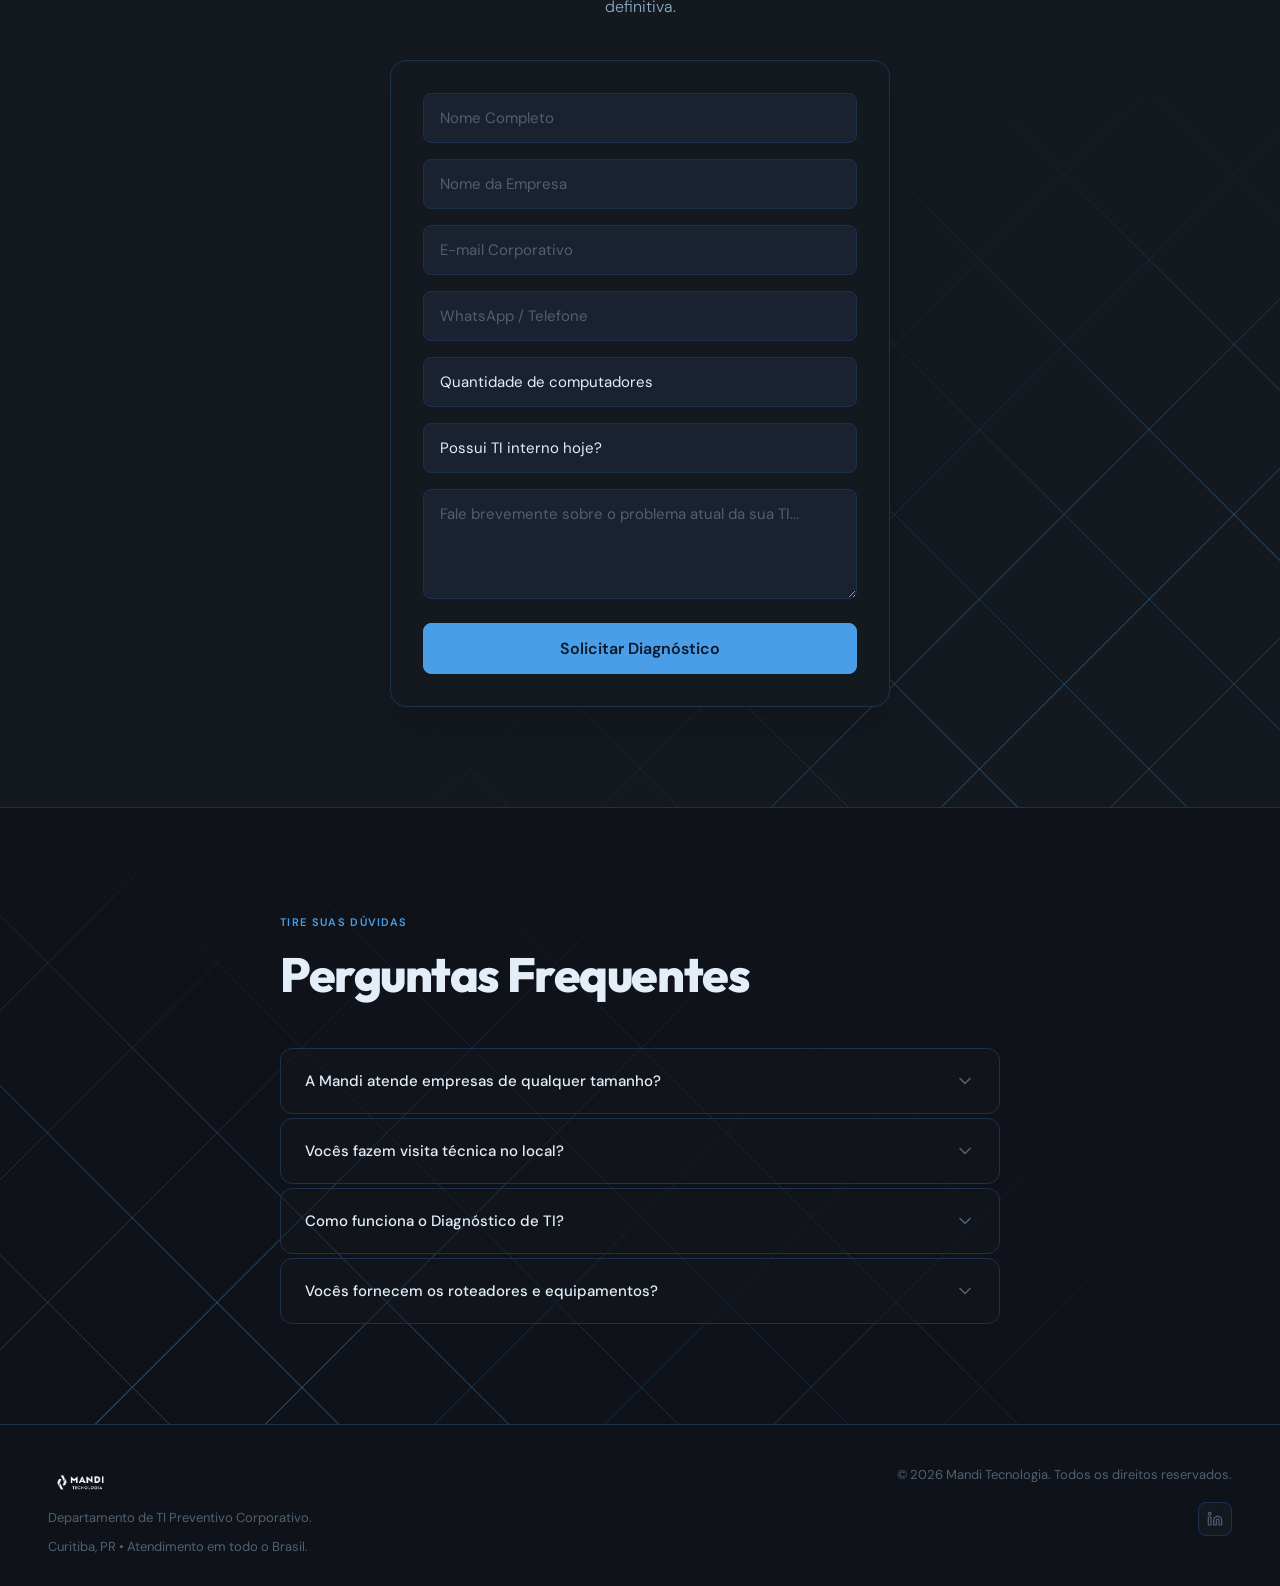
==== commit 922a83f0: "mudei de teste para produção webhook" ====
--- a/index.html
+++ b/index.html
@@ -426,7 +426,7 @@
       <p class="section-sub">Deixe seus dados abaixo ou inicie uma conversa agora pelo WhatsApp. Vamos avaliar os gargalos da sua rede e apresentar uma solução definitiva.</p>
       
       <!-- Formulário com AJAX -->
-      <form action="https://n8n.manditecnologia.com.br/webhook-test/e0efcaca-62a1-4afe-a50f-5c08520baa61" method="POST" class="form-container form-diagnostico" id="mandiForm">
+      <form action="https://n8n.manditecnologia.com.br/webhook/e0efcaca-62a1-4afe-a50f-5c08520baa61" method="POST" class="form-container form-diagnostico" id="mandiForm">
          <input type="text" name="nome" placeholder="Nome Completo" required class="form-input">
          <input type="text" name="empresa" placeholder="Nome da Empresa" required class="form-input">
          <input type="email" name="email" placeholder="E-mail Corporativo" required class="form-input">
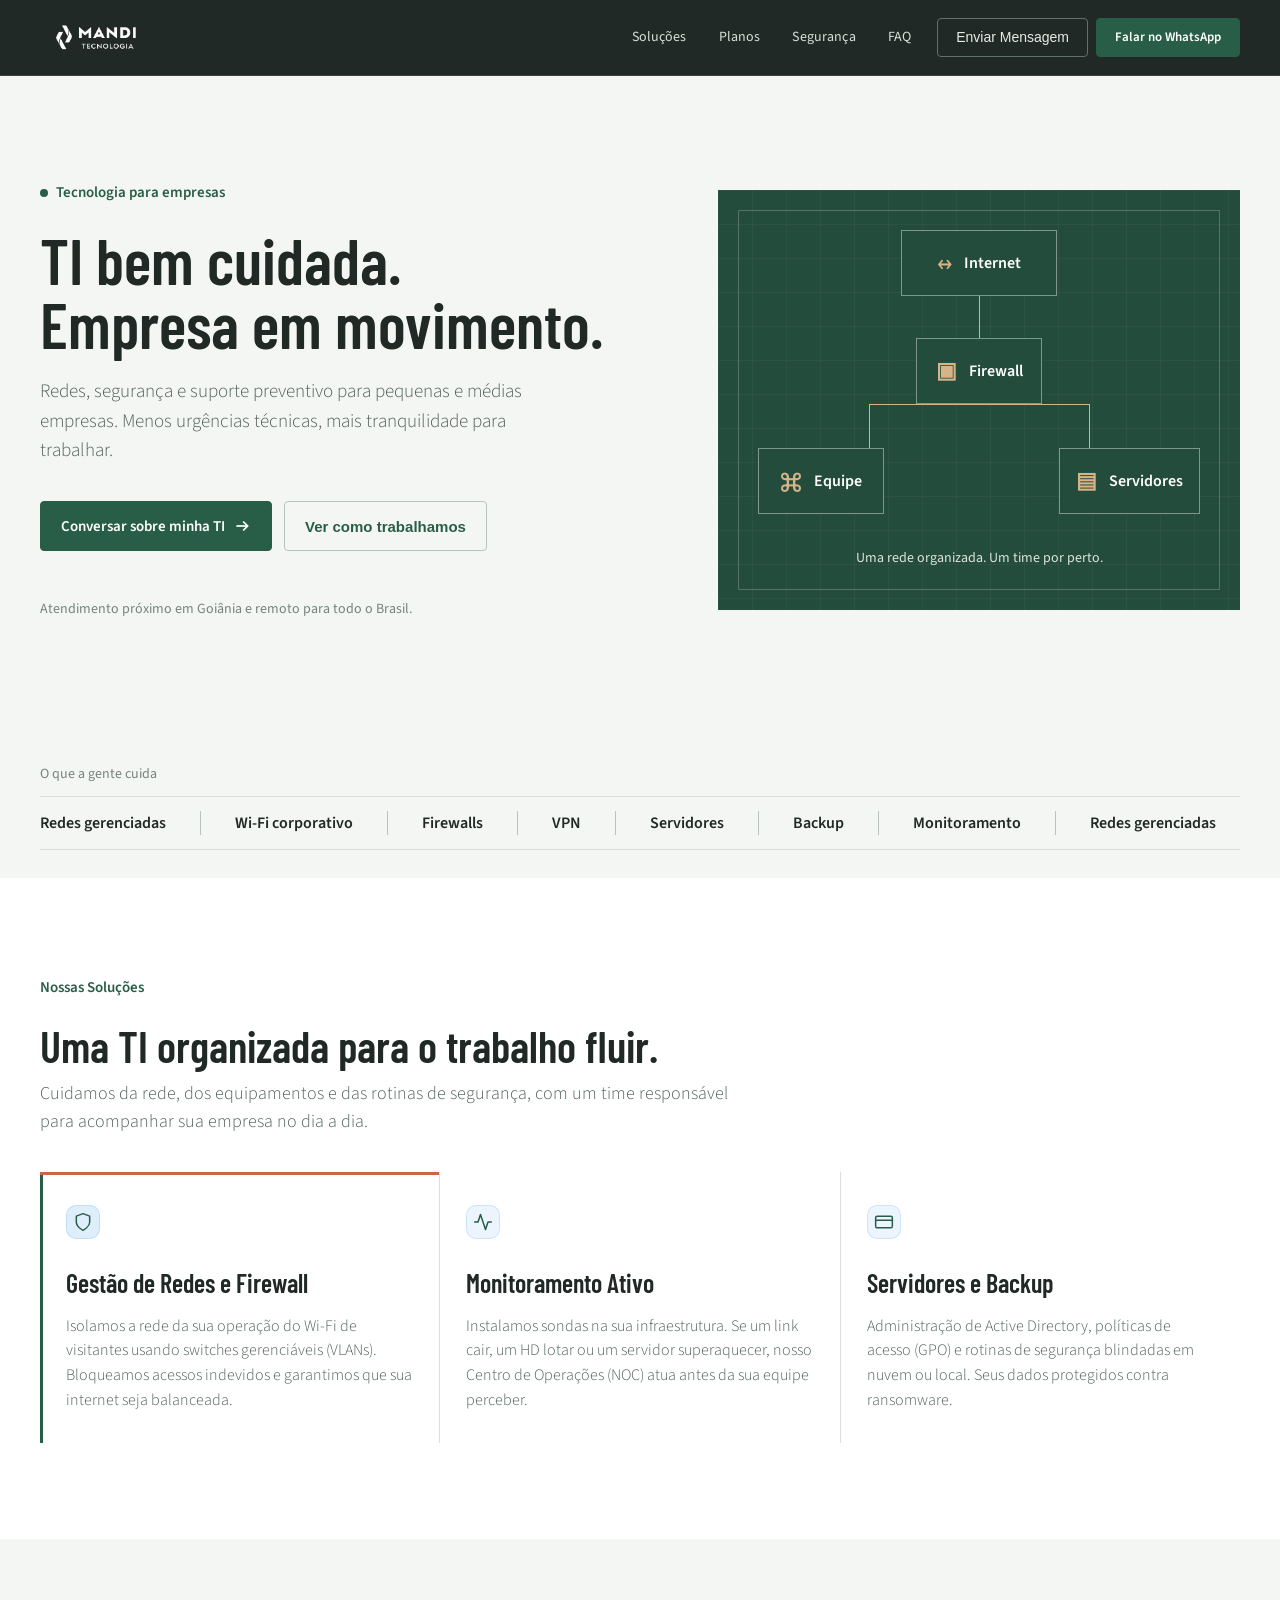
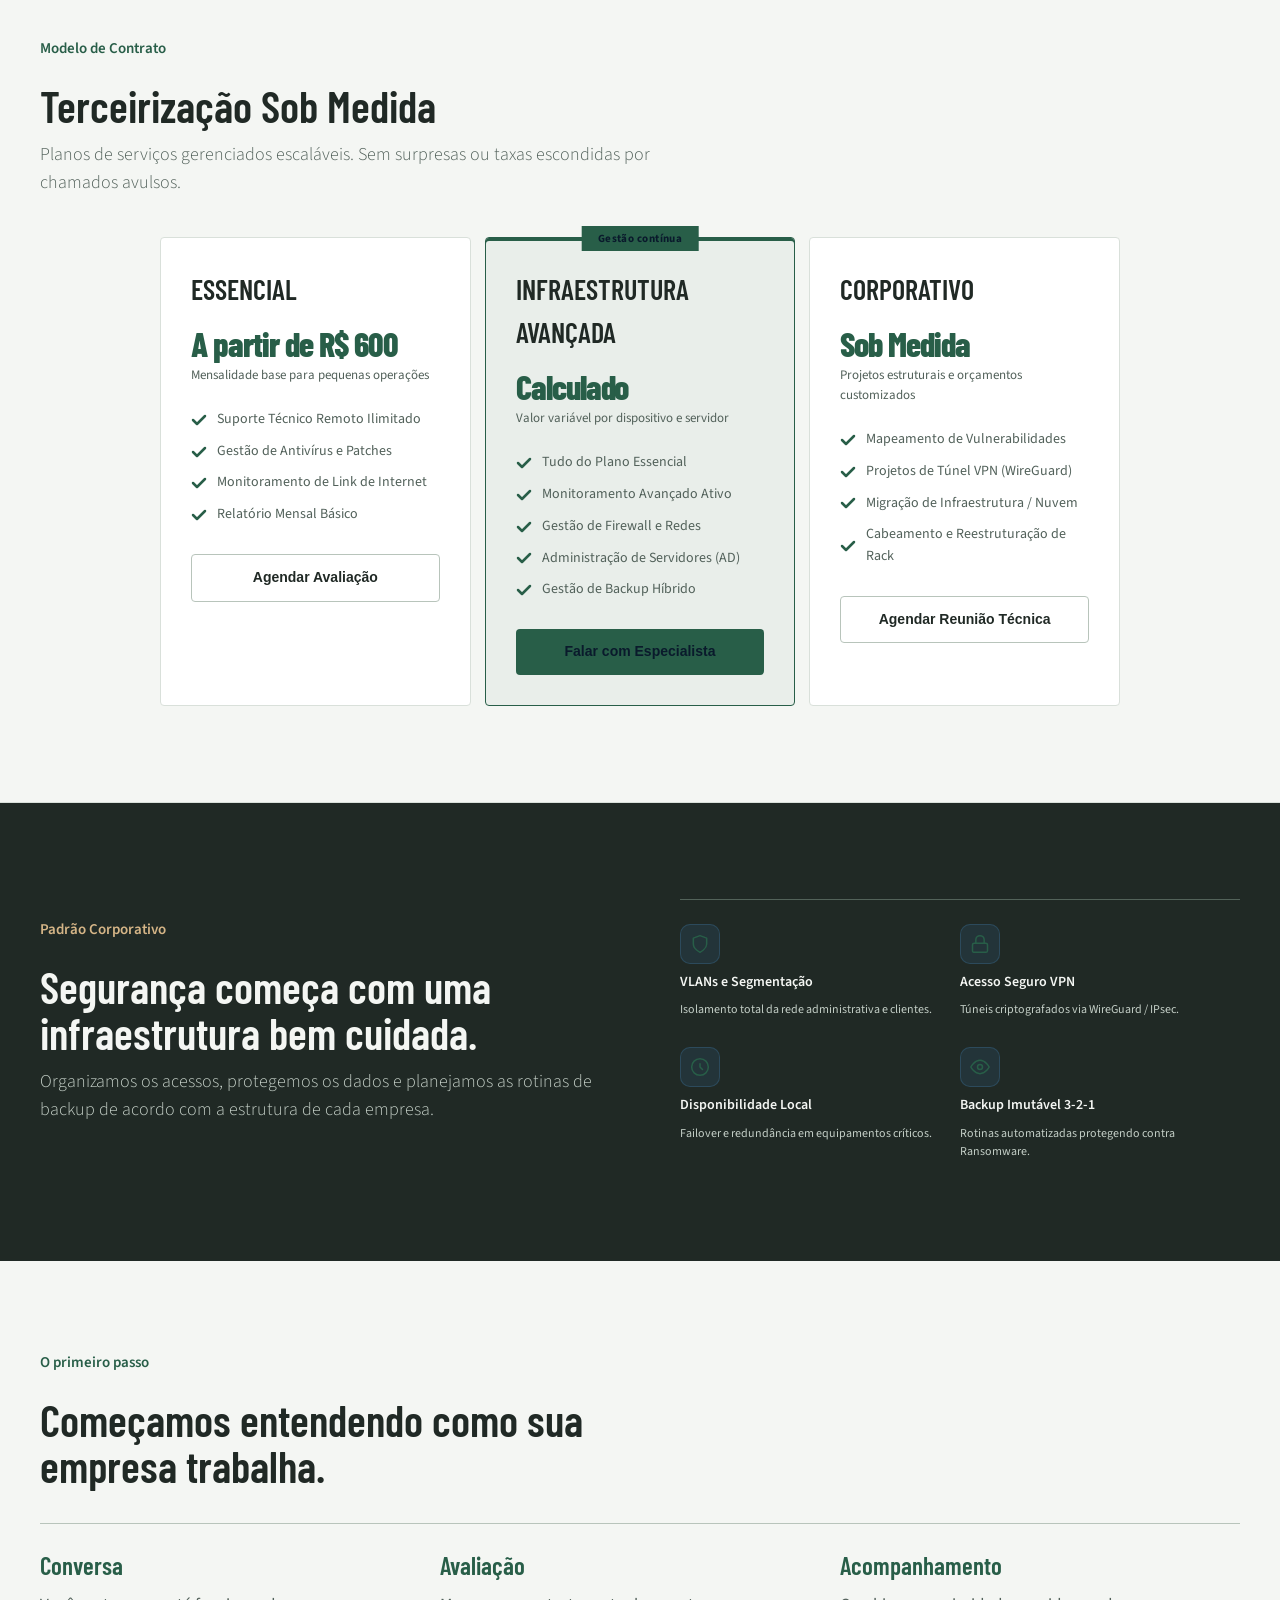
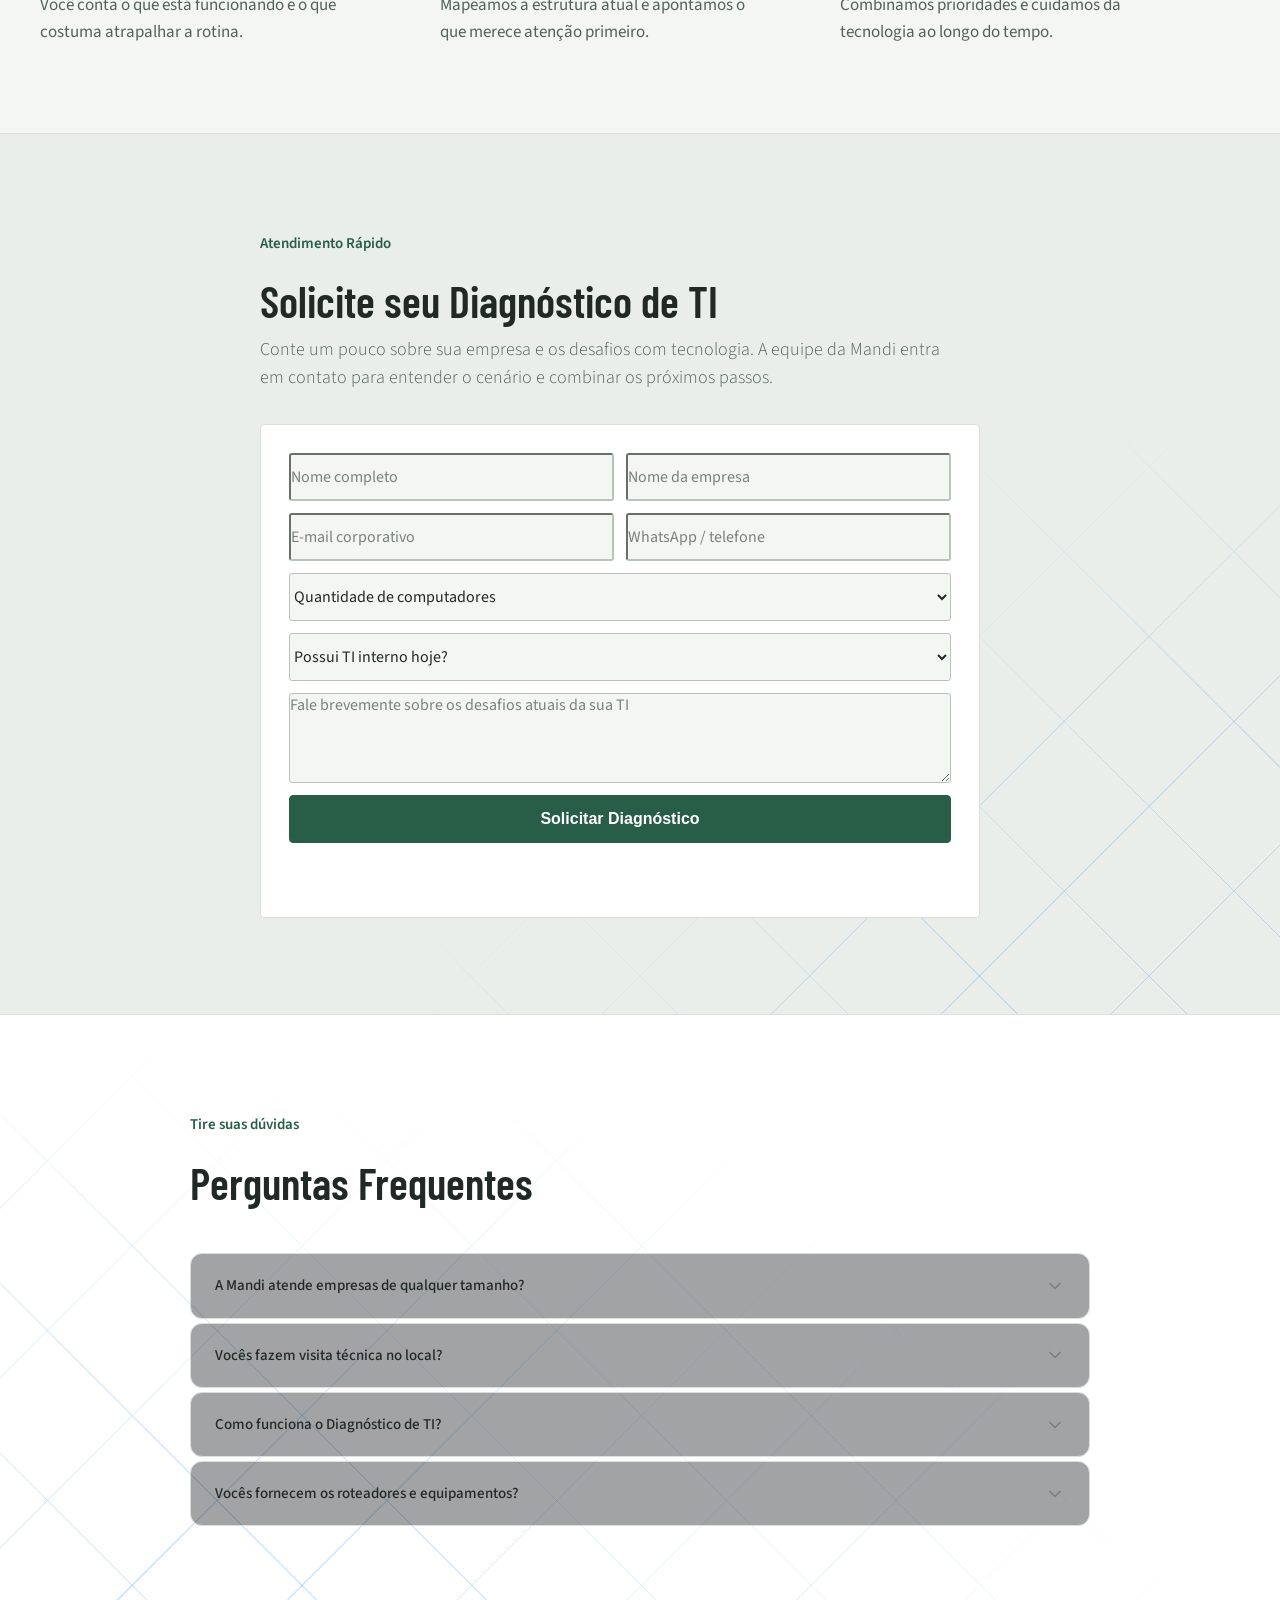
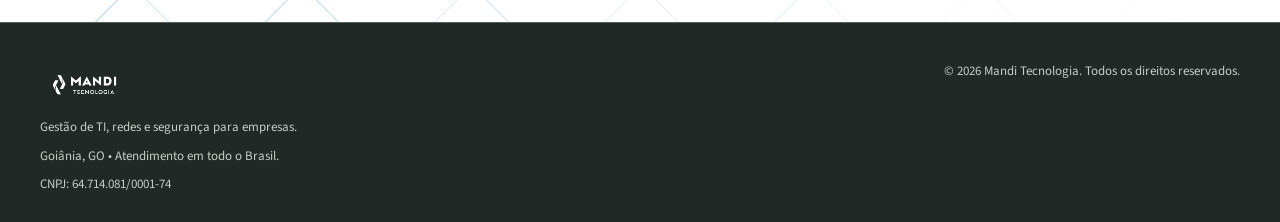
==== commit da577816: "Atualiza identidade visual e formulario da Mandi" ====
--- a/index.html
+++ b/index.html
@@ -1,6 +1,7 @@
 <!DOCTYPE html>
 <html lang="pt-BR">
 <head>
+<!-- Layout adaptado do template NovaPay da TemplateMo para a Mandi Tecnologia. -->
 <!-- Google Tag Manager -->
 <script>(function(w,d,s,l,i){w[l]=w[l]||[];w[l].push({'gtm.start':
 new Date().getTime(),event:'gtm.js'});var f=d.getElementsByTagName(s)[0],
@@ -8,76 +9,22 @@
 'https://www.googletagmanager.com/gtm.js?id='+i+dl;f.parentNode.insertBefore(j,f);
 })(window,document,'script','dataLayer','GTM-PFSL99R6');</script>
 <!-- End Google Tag Manager -->
-
 <meta charset="UTF-8">
 <meta name="viewport" content="width=device-width, initial-scale=1.0">
 <title>Mandi Tecnologia — Gestão e Segurança de TI B2B</title>
-<meta name="description" content="Gestão de rede, monitoramento ativo 24/7, firewall corporativo e suporte técnico preventivo para pequenas e médias empresas.">
+<meta name="description" content="Gestão de redes, segurança, monitoramento e suporte técnico preventivo para pequenas e médias empresas.">
 
 <!-- Favicon com cache buster -->
 <link rel="icon" type="image/png" href="images/logo.png?v=2">
-<meta name="msapplication-TileColor" content="#0F1319">
-<meta name="theme-color" content="#0F1319">
+<meta name="msapplication-TileColor" content="#202925">
+<meta name="theme-color" content="#202925">
 
 <link rel="preconnect" href="https://fonts.googleapis.com">
 <link rel="preconnect" href="https://fonts.gstatic.com" crossorigin>
-<link href="https://fonts.googleapis.com/css2?family=Outfit:wght@400;500;600;700;800&family=DM+Sans:ital,opsz,wght@0,9..40,300;0,9..40,400;0,9..40,500;1,9..40,300&display=swap" rel="stylesheet">
+<link href="https://fonts.googleapis.com/css2?family=Barlow+Condensed:wght@500;600;700&family=Source+Sans+3:wght@400;500;600;700&display=swap" rel="stylesheet">
 <link rel="stylesheet" href="templatemo-623-novapay-style.css">
-
-<style>
-  /* Personalizações Mandi Tecnologia */
-  .btn-whatsapp {
-    background: #25D366;
-    border: 1px solid #25D366;
-    color: #ffffff;
-    font-family: 'DM Sans', sans-serif;
-    font-size: 15px;
-    font-weight: 700;
-    padding: 14px 28px;
-    border-radius: 10px;
-    cursor: pointer;
-    transition: background .6s var(--silk), transform .6s var(--silk), box-shadow .6s var(--silk);
-    text-decoration: none;
-    display: inline-flex;
-    align-items: center;
-    gap: 8px;
-  }
-  .btn-whatsapp:hover {
-    background: #1EBE57;
-    transform: translateY(-2px);
-    box-shadow: 0 12px 32px rgba(37, 211, 102, .25);
-  }
-  .btn-whatsapp svg {
-    width: 18px; height: 18px; fill: currentColor; transition: transform .5s var(--silk);
-  }
-  .btn-whatsapp:hover svg { transform: translateX(3px); }
-  
-  .form-container {
-    background: var(--bg2);
-    border: 1px solid var(--border);
-    border-radius: 16px;
-    padding: 32px;
-    max-width: 500px;
-    margin: 40px auto 0;
-    box-shadow: 0 20px 48px rgba(0,0,0,.15);
-  }
-  .form-input {
-    width: 100%;
-    background: var(--bg3);
-    border: 1px solid var(--border);
-    border-radius: 8px;
-    padding: 14px 16px;
-    color: var(--text);
-    font-family: 'DM Sans', sans-serif;
-    font-size: 15px;
-    margin-bottom: 16px;
-    outline: none;
-    transition: border-color 0.3s;
-  }
-  .form-input:focus { border-color: var(--sky); }
-  .form-input::placeholder { color: var(--text3); }
-  select.form-input { appearance: none; cursor: pointer; }
-</style>
+<link rel="stylesheet" href="mandi-style.css">
+
 </head>
 <body>
 <!-- Google Tag Manager (noscript) -->
@@ -86,27 +33,23 @@
 <!-- End Google Tag Manager (noscript) -->
 
 <!-- TICKER -->
-<div class="ticker">
-  <div class="ticker-track" id="tickerTrack"></div>
-</div>
-
 <!-- NAV -->
 <nav id="mainNav">
-  <a href="#" class="nav-logo">
+  <a href="#home" class="nav-logo">
     <!-- Logo Grande no Topo -->
     <img src="images/logo.png" alt="Mandi Tecnologia" style="height: 55px; object-fit: contain;">
   </a>
   <div class="nav-links">
     <a href="#solucoes">Soluções</a>
-    <a href="#planos">Planos MSP</a>
-    <a href="#seguranca">Infraestrutura</a>
+    <a href="#planos">Planos</a>
+    <a href="#seguranca">Segurança</a>
     <a href="#faq">FAQ</a>
   </div>
   <div class="nav-cta">
     <a href="#contato" class="btn-ghost">Enviar Mensagem</a>
-    <a href="https://api.whatsapp.com/send?phone=554184594099&text=Ol%C3%A1%2C%20gostaria%20de%20solicitar%20um%20diagn%C3%B3stico%20de%20TI." target="_blank" class="btn-whatsapp" style="padding: 8px 18px; font-size: 13px;">Falar no WhatsApp</a>
-  </div>
-  <button class="hamburger" id="hamburger" aria-label="Open menu" aria-expanded="false">
+    <a href="https://api.whatsapp.com/send?phone=554184594099&text=Ol%C3%A1%2C%20gostaria%20de%20solicitar%20um%20diagn%C3%B3stico%20de%20TI." target="_blank" rel="noopener noreferrer" class="btn-whatsapp" style="padding: 8px 18px; font-size: 13px;">Falar no WhatsApp</a>
+  </div>
+  <button class="hamburger" id="hamburger" aria-label="Abrir menu" aria-controls="mobileMenu" aria-expanded="false">
     <span></span><span></span><span></span>
   </button>
 </nav>
@@ -114,135 +57,84 @@
 <!-- MOBILE MENU -->
 <div class="mobile-menu" id="mobileMenu">
   <a href="#solucoes">Soluções</a>
-  <a href="#planos">Planos MSP</a>
-  <a href="#seguranca">Infraestrutura</a>
+  <a href="#planos">Planos</a>
+  <a href="#seguranca">Segurança</a>
   <a href="#faq">FAQ</a>
   <div class="m-btns">
     <a href="#contato" class="btn-ghost">Enviar Mensagem</a>
-    <a href="https://api.whatsapp.com/send?phone=554184594099&text=Ol%C3%A1%2C%20gostaria%20de%20solicitar%20um%20diagn%C3%B3stico%20de%20TI." target="_blank" class="btn-whatsapp">Falar no WhatsApp</a>
+    <a href="https://api.whatsapp.com/send?phone=554184594099&text=Ol%C3%A1%2C%20gostaria%20de%20solicitar%20um%20diagn%C3%B3stico%20de%20TI." target="_blank" rel="noopener noreferrer" class="btn-whatsapp">Falar no WhatsApp</a>
   </div>
 </div>
 
 <!-- HERO -->
 <section class="hero" id="home">
-  <div class="hero-content silk-reveal-left">
+  <div class="hero-content">
     <div class="hero-badge">
       <span class="badge-dot" style="background: var(--green);"></span>
-      Departamento de TI Corporativo
-    </div>
-    <h1>A operação da<br>sua empresa<br><span>não pode parar.</span></h1>
-    <p class="hero-sub">Assumimos a sua tecnologia. Monitoramento proativo, segurança de borda com firewalls avançados e suporte especializado focado em evitar problemas, não apenas em apagar incêndios.</p>
+      Tecnologia para empresas
+    </div>
+    <h1>TI bem cuidada.<br>Empresa em movimento.</h1>
+    <p class="hero-sub">Redes, segurança e suporte preventivo para pequenas e médias empresas. Menos urgências técnicas, mais tranquilidade para trabalhar.</p>
     <div class="hero-btns">
-      <a href="https://api.whatsapp.com/send?phone=554184594099&text=Ol%C3%A1%2C%20gostaria%20de%20solicitar%20um%20diagn%C3%B3stico%20de%20TI." class="btn-whatsapp" target="_blank">
-        Agendar Diagnóstico Gratuito
+      <a href="https://api.whatsapp.com/send?phone=554184594099&text=Ol%C3%A1%2C%20gostaria%20de%20solicitar%20um%20diagn%C3%B3stico%20de%20TI." class="btn-whatsapp" target="_blank" rel="noopener noreferrer">
+        Conversar sobre minha TI
         <svg viewBox="0 0 16 16"><line x1="3" y1="8" x2="13" y2="8"/><polyline points="9,4 13,8 9,12"/></svg>
       </a>
-      <a href="#contato" class="btn-outline">Solicitar Orçamento</a>
+      <a href="#solucoes" class="btn-outline">Ver como trabalhamos</a>
     </div>
     <div class="hero-trust">
-      <p class="hero-trust-text" style="margin-left: 0;">Protegendo e conectando o mercado B2B.</p>
+      <p class="hero-trust-text" style="margin-left: 0;">Atendimento próximo em Goiânia e remoto para todo o Brasil.</p>
     </div>
   </div>
   
-  <div class="hero-visual silk-reveal-right">
-    <div class="dash-card">
-      <div class="dash-topbar">
-        <div class="dash-dots">
-          <span style="background:#E85A5A"></span>
-          <span style="background:#F0A030"></span>
-          <span style="background:#3DCC8E"></span>
-        </div>
-        <span class="dash-title-bar">MANDI NOC DASHBOARD</span>
-        <span style="font-size:10px;color:var(--green);font-weight:500">● Live Monitor</span>
-      </div>
-      <div class="dash-body">
-        <div class="dash-stats">
-          <div class="dash-stat">
-            <div class="dash-stat-label">Latência Link</div>
-            <div class="dash-stat-val">12ms</div>
-            <div class="dash-stat-change" style="color:var(--green)">Túnel WireGuard OK</div>
-          </div>
-          <div class="dash-stat">
-            <div class="dash-stat-label">Ameaças</div>
-            <div class="dash-stat-val">0</div>
-            <div class="dash-stat-change" style="color:var(--text3)">Bloqueadas no IPsec</div>
-          </div>
-          <div class="dash-stat">
-            <div class="dash-stat-label">Proxmox</div>
-            <div class="dash-stat-val">Sync</div>
-            <div class="dash-stat-change" style="color:var(--green)">Backup concluído</div>
-          </div>
-        </div>
-        <div class="chart-wrap">
-          <div class="chart-head">
-            <span class="chart-head-title">Tráfego de Rede (VLANs Corporativas)</span>
-            <span class="chart-badge">Seguro</span>
-          </div>
-          <div style="display:flex;align-items:flex-end;gap:6px;height:64px">
-            <div style="flex:1;background:rgba(74,158,232,.18);border-radius:3px 3px 0 0;height:45%;border-top:2px solid var(--sky)"></div>
-            <div style="flex:1;background:rgba(74,158,232,.18);border-radius:3px 3px 0 0;height:72%;border-top:2px solid var(--sky)"></div>
-            <div style="flex:1;background:rgba(74,158,232,.18);border-radius:3px 3px 0 0;height:48%;border-top:2px solid var(--sky)"></div>
-            <div style="flex:1;background:rgba(74,158,232,.18);border-radius:3px 3px 0 0;height:88%;border-top:2px solid var(--sky)"></div>
-            <div style="flex:1;background:rgba(74,158,232,.18);border-radius:3px 3px 0 0;height:65%;border-top:2px solid var(--sky)"></div>
-            <div style="flex:1;background:rgba(74,158,232,.25);border-radius:3px 3px 0 0;height:92%;border-top:2px solid var(--sky2)"></div>
-            <div style="flex:1;background:rgba(74,158,232,.35);border-radius:3px 3px 0 0;height:100%;border-top:2px solid var(--sky2)"></div>
-          </div>
-        </div>
-      </div>
-    </div>
-  </div>
-</section>
-
-<!-- LOGOS -->
-<div class="logos-section">
-  <div class="logos-label">Integramos e Administramos</div>
-  <div class="logos-track-wrap">
-    <div class="logos-track" id="logosTrack"></div>
-  </div>
-</div>
-
-<!-- STATS -->
-<section class="stats-section">
-  <div class="stat-block">
-    <div class="stat-icon">
-      <svg viewBox="0 0 24 24"><path d="M22 11.08V12a10 10 0 1 1-5.93-9.14"/><polyline points="22,4 12,14.01 9,11.01"/></svg>
-    </div>
-    <div class="stat-num" data-target="99.9" data-suffix="%" data-decimal="1">0</div>
-    <div class="stat-label">Garantia de Uptime</div>
-    <div class="stat-bar-wrap"><div class="stat-bar" style="width:0%" data-width="99.9%"></div></div>
-  </div>
-  <div class="stat-block">
-    <div class="stat-icon">
-      <svg viewBox="0 0 24 24"><path d="M12 2L2 7l10 5 10-5-10-5z"/><path d="M2 17l10 5 10-5"/><path d="M2 12l10 5 10-5"/></svg>
-    </div>
-    <div class="stat-num" data-target="24" data-suffix="/7">0</div>
-    <div class="stat-label">Monitoramento Ativo</div>
-    <div class="stat-bar-wrap"><div class="stat-bar" style="width:0%;background:#3DCC8E" data-width="100%"></div></div>
-  </div>
-  <div class="stat-block">
-    <div class="stat-icon">
-      <svg viewBox="0 0 24 24"><rect x="3" y="11" width="18" height="11" rx="2"/><path d="M7 11V7a5 5 0 0 1 10 0v4"/></svg>
-    </div>
-    <div class="stat-num" data-target="100" data-suffix="%">0</div>
-    <div class="stat-label">Backups Verificados</div>
-    <div class="stat-bar-wrap"><div class="stat-bar" style="width:0%;background:#8888F8" data-width="100%"></div></div>
-  </div>
-  <div class="stat-block">
-    <div class="stat-icon">
-      <svg viewBox="0 0 24 24"><circle cx="12" cy="12" r="10"/><polyline points="12 6 12 12 16 14"/></svg>
-    </div>
-    <div class="stat-num" data-target="15" data-suffix=" min">0</div>
-    <div class="stat-label">Tempo Médio de Resposta</div>
-    <div class="stat-bar-wrap"><div class="stat-bar" style="width:0%;background:#E85A5A" data-width="85%"></div></div>
+  <div class="hero-visual">
+    <div class="network-map" role="img" aria-label="Esquema de uma rede empresarial protegida e monitorada pela Mandi">
+      <div class="network-node network-internet"><span class="network-icon">↔</span><span>Internet</span></div>
+      <div class="network-connection"></div>
+      <div class="network-node network-firewall"><span class="network-icon">▣</span><span>Firewall</span></div>
+      <div class="network-branches"><span></span><span></span></div>
+      <div class="network-endpoints">
+        <div class="network-node"><span class="network-icon">⌘</span><span>Equipe</span></div>
+        <div class="network-node"><span class="network-icon">▤</span><span>Servidores</span></div>
+      </div>
+      <p>Uma rede organizada. Um time por perto.</p>
+    </div>
+  </div>
+</section>
+
+<!-- FEATURES -->
+<section class="technology-band" aria-label="Tecnologias e serviços da Mandi">
+  <div class="technology-band-inner">
+    <p class="technology-label">O que a gente cuida</p>
+    <div class="technology-window" role="region" aria-label="Serviços de tecnologia" tabindex="0">
+      <ul class="technology-track">
+        <li>Redes gerenciadas</li>
+        <li>Wi-Fi corporativo</li>
+        <li>Firewalls</li>
+        <li>VPN</li>
+        <li>Servidores</li>
+        <li>Backup</li>
+        <li>Monitoramento</li>
+      </ul>
+      <ul class="technology-track" aria-hidden="true">
+        <li>Redes gerenciadas</li>
+        <li>Wi-Fi corporativo</li>
+        <li>Firewalls</li>
+        <li>VPN</li>
+        <li>Servidores</li>
+        <li>Backup</li>
+        <li>Monitoramento</li>
+      </ul>
+    </div>
   </div>
 </section>
 
 <!-- FEATURES -->
 <section class="features-section" id="solucoes">
-  <div class="features-header silk-reveal">
+  <div class="features-header">
     <div class="section-tag">Nossas Soluções</div>
-    <h2 class="section-title">Engenharia de TI Corporativa</h2>
-    <p class="section-sub">Diga adeus ao "menino do computador". Entregamos processos corporativos, segmentação de redes e gestão proativa para que você escale com segurança.</p>
+    <h2 class="section-title">Uma TI organizada para o trabalho fluir.</h2>
+    <p class="section-sub">Cuidamos da rede, dos equipamentos e das rotinas de segurança, com um time responsável para acompanhar sua empresa no dia a dia.</p>
   </div>
   <div class="sticky-layout">
     <div class="sticky-cards">
@@ -343,7 +235,7 @@
     
     <!-- Plano 2 -->
     <div class="price-card featured">
-      <div class="featured-badge">Mais Contratado (MSP)</div>
+      <div class="featured-badge">Gestão contínua</div>
       <div class="price-plan">Infraestrutura Avançada</div>
       <div class="price-amount" style="font-size:26px;">Calculado</div>
       <div class="price-period">Valor variável por dispositivo e servidor</div>
@@ -354,7 +246,7 @@
         <li><svg viewBox="0 0 16 16"><polyline points="2,8 6,12 14,4"/></svg>Administração de Servidores (AD)</li>
         <li><svg viewBox="0 0 16 16"><polyline points="2,8 6,12 14,4"/></svg>Gestão de Backup Híbrido</li>
       </ul>
-      <a href="https://api.whatsapp.com/send?phone=554184594099&text=Ol%C3%A1%2C%20gostaria%20de%20saber%20mais%20sobre%20o%20Plano%20Infraestrutura%20Avan%C3%A7ada." target="_blank" class="price-btn price-btn-primary" style="text-align:center; display:block; text-decoration:none;">Falar com Especialista</a>
+      <a href="https://api.whatsapp.com/send?phone=554184594099&text=Ol%C3%A1%2C%20gostaria%20de%20saber%20mais%20sobre%20o%20Plano%20Infraestrutura%20Avan%C3%A7ada." target="_blank" rel="noopener noreferrer" class="price-btn price-btn-primary" style="text-align:center; display:block; text-decoration:none;">Falar com Especialista</a>
     </div>
 
     <!-- Plano 3 -->
@@ -378,8 +270,8 @@
   <div class="security-inner">
     <div>
       <div class="section-tag">Padrão Corporativo</div>
-      <h2 class="section-title">Segurança de Dados não é luxo, é sobrevivência.</h2>
-      <p class="section-sub" style="margin-bottom:24px">Cada dispositivo e servidor gerenciado pela Mandi segue diretrizes rigorosas. Utilizamos as melhores práticas e ferramentas corporativas para manter sua operação blindada contra ataques externos e falhas internas.</p>
+      <h2 class="section-title">Segurança começa com uma infraestrutura bem cuidada.</h2>
+      <p class="section-sub" style="margin-bottom:24px">Organizamos os acessos, protegemos os dados e planejamos as rotinas de backup de acordo com a estrutura de cada empresa.</p>
     </div>
     <div class="security-badges">
       <div class="sec-badge">
@@ -407,32 +299,44 @@
 </section>
 
 <!-- TESTIMONIALS -->
-<section class="testimonials-section">
-  <div style="text-align:center">
-    <div class="section-tag">Depoimentos B2B</div>
-    <h2 class="section-title">O que as empresas dizem</h2>
-  </div>
-  <div class="testi-track-wrap">
-    <div class="testi-track" id="testiTrack"></div>
+<!-- COMO COMEÇAMOS -->
+<section class="process-section" id="processo">
+  <div class="process-inner">
+    <div class="section-tag">O primeiro passo</div>
+    <h2 class="section-title">Começamos entendendo como sua empresa trabalha.</h2>
+    <div class="process-steps">
+      <article>
+        <h3>Conversa</h3>
+        <p>Você conta o que está funcionando e o que costuma atrapalhar a rotina.</p>
+      </article>
+      <article>
+        <h3>Avaliação</h3>
+        <p>Mapeamos a estrutura atual e apontamos o que merece atenção primeiro.</p>
+      </article>
+      <article>
+        <h3>Acompanhamento</h3>
+        <p>Combinamos prioridades e cuidamos da tecnologia ao longo do tempo.</p>
+      </article>
+    </div>
   </div>
 </section>
 
 <!-- CONTACT FORM -->
 <section class="app-section" id="contato">
-  <div class="app-inner" style="grid-template-columns: 1fr; text-align: center;">
+  <div class="app-inner">
     <div>
       <div class="section-tag">Atendimento Rápido</div>
       <h2 class="section-title">Solicite seu Diagnóstico de TI</h2>
-      <p class="section-sub">Deixe seus dados abaixo ou inicie uma conversa agora pelo WhatsApp. Vamos avaliar os gargalos da sua rede e apresentar uma solução definitiva.</p>
+      <p class="section-sub">Conte um pouco sobre sua empresa e os desafios com tecnologia. A equipe da Mandi entra em contato para entender o cenário e combinar os próximos passos.</p>
       
       <!-- Formulário com AJAX -->
       <form action="https://n8n.manditecnologia.com.br/webhook/e0efcaca-62a1-4afe-a50f-5c08520baa61" method="POST" class="form-container form-diagnostico" id="mandiForm">
-         <input type="text" name="nome" placeholder="Nome Completo" required class="form-input">
-         <input type="text" name="empresa" placeholder="Nome da Empresa" required class="form-input">
-         <input type="email" name="email" placeholder="E-mail Corporativo" required class="form-input">
-         <input type="tel" name="telefone" placeholder="WhatsApp / Telefone" required class="form-input">
+         <input type="text" name="nome" placeholder="Nome completo" aria-label="Nome completo" autocomplete="name" required class="form-input">
+         <input type="text" name="empresa" placeholder="Nome da empresa" aria-label="Nome da empresa" autocomplete="organization" required class="form-input">
+         <input type="email" name="email" placeholder="E-mail corporativo" aria-label="E-mail corporativo" autocomplete="email" required class="form-input">
+         <input type="tel" name="telefone" placeholder="WhatsApp / telefone" aria-label="WhatsApp ou telefone" autocomplete="tel" required class="form-input">
          
-         <select name="qtd_computadores" required class="form-input">
+         <select name="qtd_computadores" aria-label="Quantidade de computadores" required class="form-input">
              <option value="" disabled selected>Quantidade de computadores</option>
              <option value="1-5">1 a 5</option>
              <option value="6-15">6 a 15</option>
@@ -440,16 +344,17 @@
              <option value="30+">Mais de 30</option>
          </select>
 
-         <select name="ti_interno" required class="form-input">
+         <select name="ti_interno" aria-label="Possui equipe de TI interna" required class="form-input">
              <option value="" disabled selected>Possui TI interno hoje?</option>
              <option value="interno">Sim, funcionário interno</option>
              <option value="terceirizado">Terceirizado</option>
              <option value="nao">Não</option>
          </select>
 
-         <textarea name="mensagem" placeholder="Fale brevemente sobre o problema atual da sua TI..." rows="4" class="form-input" style="resize:vertical;"></textarea>
+         <textarea name="mensagem" placeholder="Fale brevemente sobre os desafios atuais da sua TI" aria-label="Desafios atuais da sua TI" rows="4" class="form-input" style="resize:vertical;"></textarea>
          
          <button type="submit" id="btnSubmit" class="btn-primary" style="width:100%; padding:14px; font-size:16px;">Solicitar Diagnóstico</button>
+         <p class="form-status" id="formStatus" role="status" aria-live="polite"></p>
       </form>
     </div>
   </div>
@@ -472,15 +377,13 @@
     <div class="nav-logo">
       <img src="images/logo.png" alt="Mandi Tecnologia" style="height:35px; object-fit: contain;">
     </div>
-    <div style="font-size:13px; color:var(--text3)">Departamento de TI Preventivo Corporativo.</div>
-    <div style="font-size:13px; color:var(--text3)">Curitiba, PR • Atendimento em todo o Brasil.</div>
+    <div style="font-size:13px; color:var(--text3)">Gestão de TI, redes e segurança para empresas.</div>
+    <div style="font-size:13px; color:var(--text3)">Goiânia, GO • Atendimento em todo o Brasil.</div>
+    <div style="font-size:13px; color:var(--text3)">CNPJ: 64.714.081/0001-74</div>
   </div>
   
   <div style="display:flex; flex-direction:column; gap:8px; align-items:flex-end;">
     <div style="font-size:13px; color:var(--text3)">© 2026 Mandi Tecnologia. Todos os direitos reservados.</div>
-    <div style="display:flex; gap:12px; margin-top: 8px;">
-      <a href="#" class="social-btn" aria-label="LinkedIn"><svg viewBox="0 0 24 24"><path d="M16 8a6 6 0 0 1 6 6v7h-4v-7a2 2 0 0 0-2-2 2 2 0 0 0-2 2v7h-4v-7a6 6 0 0 1 6-6z"/><rect x="2" y="9" width="4" height="12"/><circle cx="4" cy="4" r="2"/></svg></a>
-    </div>
   </div>
 </footer>
 
@@ -493,14 +396,23 @@
     const hamburger = document.getElementById('hamburger');
     const mobileMenu = document.getElementById('mobileMenu');
     hamburger.addEventListener('click', () => {
-      mobileMenu.classList.toggle('open');
-      hamburger.classList.toggle('open');
+      const isOpen = mobileMenu.classList.toggle('open');
+      hamburger.classList.toggle('open', isOpen);
+      hamburger.setAttribute('aria-expanded', String(isOpen));
     });
     mobileMenu.querySelectorAll('a').forEach(a => {
       a.addEventListener('click', () => {
         mobileMenu.classList.remove('open');
         hamburger.classList.remove('open');
+        hamburger.setAttribute('aria-expanded', 'false');
       });
+    });
+    document.addEventListener('keydown', (event) => {
+      if (event.key === 'Escape') {
+        mobileMenu.classList.remove('open');
+        hamburger.classList.remove('open');
+        hamburger.setAttribute('aria-expanded', 'false');
+      }
     });
 
     const revealObs = new IntersectionObserver((entries) => {
@@ -512,99 +424,31 @@
       });
     }, {threshold: 0.12});
     document.querySelectorAll('.silk-reveal, .silk-reveal-left, .silk-reveal-right').forEach(el => revealObs.observe(el));
-
-    const tTrack = document.getElementById('tickerTrack');
-    if(tTrack) {
-      const msgs = [
-        {sym:'UPTIME',price:'99.9%',chg:'ESTÁVEL',up:true},
-        {sym:'MONITORAMENTO',price:'Sondas',chg:'ONLINE',up:true},
-        {sym:'FIREWALL',price:'Ativo',chg:'SEGURO',up:true},
-        {sym:'BACKUP',price:'Rotina',chg:'CONCLUÍDO',up:true},
-        {sym:'VPN',price:'Túneis',chg:'CRIPTOGRAFADO',up:true},
-        {sym:'AD',price:'Sincronismo',chg:'OK',up:true}
-      ];
-      tTrack.innerHTML = '';
-      [...msgs,...msgs,...msgs].forEach(t=>{
-        const el = document.createElement('div'); el.className = 'ticker-item';
-        el.innerHTML = `<span class="ticker-sym">${t.sym}</span><span class="ticker-price" style="margin-left:8px;">${t.price}</span><span class="${t.up?'ticker-up':'ticker-dn'}" style="margin-left:8px;">${t.chg}</span>`;
-        tTrack.appendChild(el);
-      });
-    }
-
-    const statNums = document.querySelectorAll('.stat-num[data-target]');
-    const statsObs = new IntersectionObserver((entries) => {
-      entries.forEach(e => {
-        if(e.isIntersecting) {
-          const el = e.target;
-          const target = parseFloat(el.dataset.target);
-          const suffix = el.dataset.suffix || '';
-          const decimal = parseInt(el.dataset.decimal) || 0;
-          let start = 0, duration = 1800, startTime = null;
-          function animate(ts) {
-            if(!startTime) startTime = ts;
-            const progress = Math.min((ts - startTime) / duration, 1);
-            const ease = 1 - Math.pow(1 - progress, 3);
-            const val = start + (target - start) * ease;
-            el.textContent = (decimal ? val.toFixed(decimal) : Math.round(val)) + suffix;
-            if(progress < 1) requestAnimationFrame(animate);
-          }
-          requestAnimationFrame(animate);
-          const bar = el.closest('.stat-block').querySelector('.stat-bar');
-          if(bar) { setTimeout(() => { bar.style.width = bar.dataset.width; }, 200); }
-          statsObs.unobserve(el);
-        }
-      });
-    }, {threshold: 0.5});
-    statNums.forEach(el => statsObs.observe(el));
-
-    const logos = ['Infraestrutura', 'Firewall', 'Redes', 'Switches', 'Servidores', 'Sistemas', 'Backup', 'Conectividade'];
-    const lt = document.getElementById('logosTrack');
-    if(lt) {
-      lt.innerHTML = ''; 
-      [...logos,...logos,...logos].forEach(l=>{
-        const el = document.createElement('div'); el.className = 'logo-item'; el.textContent = l; lt.appendChild(el);
-      });
-    }
-
-    const testimonials = [
-      {q:'Desde que a Mandi assumiu nossa rede, a internet parou de oscilar e o sistema faturou o mês inteiro sem quedas.', name:'Diretoria B2B', role:'Indústria', init:'IN'},
-      {q:'Eles separam nossa rede de visitantes do nosso sistema interno. O nível de segurança que implantaram é fantástico.', name:'Gestão Operacional', role:'Logística', init:'LG'},
-      {q:'O monitoramento funciona mesmo. O roteador travou e eles resolveram remotamente antes mesmo da gente reclamar.', name:'Administração', role:'Escritório Contábil', init:'AD'}
-    ];
-    const tt = document.getElementById('testiTrack');
-    if(tt) {
-      tt.innerHTML = '';
-      [...testimonials,...testimonials].forEach(t=>{
-        const el = document.createElement('div'); el.className = 'testi-card';
-        el.innerHTML = `<div class="testi-stars">${[...Array(5)].map(()=>'<svg viewBox="0 0 24 24"><polygon points="12,2 15.09,8.26 22,9.27 17,14.14 18.18,21.02 12,17.77 5.82,21.02 7,14.14 2,9.27 8.91,8.26"/></svg>').join('')}</div><p class="testi-quote">"${t.q}"</p><div class="testi-author"><div class="testi-avatar">${t.init}</div><div><div class="testi-name">${t.name}</div><div class="testi-role">${t.role}</div></div></div>`;
-        tt.appendChild(el);
-      });
-    }
-
     const faqs = [
       {q:'A Mandi atende empresas de qualquer tamanho?', a:'Nosso foco principal (MSP) é atender pequenas e médias empresas (PMEs) que precisam de profissionalismo de grandes corporações, mas sem o custo de ter um TI interno completo.'},
-      {q:'Vocês fazem visita técnica no local?', a:'Nosso foco é preventivo. Graças à nossa infraestrutura e configuração corporativa, 95% dos chamados são resolvidos de forma remota e imediata. As visitas locais são focadas em implantações de rede, troca física de equipamentos (roteadores, switches) ou projetos de cabeamento.'},
+      {q:'Vocês fazem visita técnica no local?', a:'Sim. O atendimento pode ser remoto ou presencial, conforme a necessidade. Visitas também podem ser combinadas para implantações, troca de equipamentos e projetos de cabeamento.'},
       {q:'Como funciona o Diagnóstico de TI?', a:'Marcamos uma reunião inicial para entender as dores da sua empresa (quedas, lentidão, falta de backup). Em seguida, nossa equipe de engenharia mapeia sua rede para entregar um relatório apontando falhas e desenhando a solução definitiva.'},
       {q:'Vocês fornecem os roteadores e equipamentos?', a:'Sim, podemos fornecer firewalls, roteadores, switches gerenciáveis e servidores no modelo de comodato (Hardware as a Service) agregado ao contrato mensal, ou gerenciar a compra direta pela sua empresa.'}
     ];
     const faqList = document.getElementById('faqList');
     if(faqList) {
       faqList.innerHTML = '';
-      faqs.forEach((f)=>{
-        const item = document.createElement('div'); item.className = 'faq-item';
-        item.innerHTML = `<div class="faq-q"><span class="faq-q-text">${f.q}</span><svg class="faq-chevron" viewBox="0 0 24 24"><polyline points="6,9 12,15 18,9"/></svg></div><div class="faq-a">${f.a}</div>`;
-        item.querySelector('.faq-q').addEventListener('click', () => item.classList.toggle('open'));
+      faqs.forEach((f, index)=>{
+        const item = document.createElement('details'); item.className = 'faq-item';
+        item.innerHTML = `<summary class="faq-q"><span class="faq-q-text">${f.q}</span><svg class="faq-chevron" viewBox="0 0 24 24"><polyline points="6,9 12,15 18,9"/></svg></summary><div class="faq-a" id="faq-answer-${index}">${f.a}</div>`;
         faqList.appendChild(item);
       });
     }
 
     const form = document.getElementById('mandiForm');
     const btnSubmit = document.getElementById('btnSubmit');
+    const formStatus = document.getElementById('formStatus');
     if(form) {
       form.addEventListener('submit', async function(e) {
         e.preventDefault();
-        btnSubmit.textContent = "Processando...";
+        btnSubmit.textContent = "Enviando...";
         btnSubmit.disabled = true;
+        formStatus.textContent = "Enviando sua mensagem.";
         
         try {
           const response = await fetch(form.action, {
@@ -616,12 +460,13 @@
           if(response.ok) {
             window.location.href = "obrigado.html"; 
           } else {
-            alert("Ocorreu um erro ao enviar. Por favor, nos chame pelo WhatsApp.");
             btnSubmit.textContent = "Solicitar Diagnóstico";
             btnSubmit.disabled = false;
+            formStatus.textContent = "Não foi possível enviar. Tente novamente ou fale com a Mandi pelo WhatsApp.";
           }
         } catch (error) {
-          alert("Erro de conexão. Verifique sua internet.");
+          formStatus.textContent = "Falha de conexão. Verifique sua internet e tente novamente, ou fale com a Mandi pelo WhatsApp.";
+          btnSubmit.textContent = "Solicitar Diagnóstico";
           btnSubmit.disabled = false;
         }
       });
--- a/mandi-style.css
+++ b/mandi-style.css
@@ -0,0 +1,370 @@
+:root {
+  --bg: #F4F6F3;
+  --bg2: #FFFFFF;
+  --bg3: #E9EEEA;
+  --bg4: #D9E0DA;
+  --sky: #285E48;
+  --sky2: #3D795E;
+  --sky3: #C66842;
+  --sky4: #E8F0EA;
+  --text: #202925;
+  --text2: #52615A;
+  --text3: #78837C;
+  --border: #D9E0DA;
+  --border2: #B8C4BB;
+  --green: #285E48;
+  --button-text: #FFFFFF;
+  --red: #B8573A;
+  --nav-h: 76px;
+  --max-w: 1200px;
+}
+
+html { scroll-behavior: smooth; color-scheme: light; }
+section[id] { scroll-margin-top: calc(var(--nav-h) + 16px); }
+body {
+  background: var(--bg);
+  color: var(--text);
+  font-family: 'Source Sans 3', sans-serif;
+  font-size: 17px;
+  line-height: 1.55;
+}
+
+nav {
+  top: 0;
+  height: var(--nav-h);
+  padding-inline: max(32px, calc((100vw - var(--max-w)) / 2));
+  background: #202925;
+  border-color: rgba(255,255,255,.12);
+  transform: none;
+  transition: background .2s ease, border-color .2s ease;
+}
+nav.scrolled { background: #202925; border-color: rgba(255,255,255,.12); }
+nav .nav-logo img { height: 60px !important; width: auto; }
+footer .nav-logo img { height: 48px !important; width: auto; }
+.nav-links { gap: 4px; }
+.nav-links a { color: #D7E0D9; border-radius: 3px; }
+.nav-links a:hover { color: #fff; background: rgba(255,255,255,.1); }
+.btn-ghost { color: #E5ECE7; border-color: #617168; border-radius: 4px; }
+.btn-ghost:hover { color: #fff; border-color: #fff; }
+.btn-whatsapp { display: inline-flex; align-items: center; justify-content: center; gap: 8px; padding: 12px 20px; border: 1px solid var(--sky); border-radius: 4px; background: var(--sky); color: var(--button-text); font-size: 15px; font-weight: 600; text-decoration: none; transition: background .2s ease, border-color .2s ease; }
+.btn-whatsapp:hover { background: #1D4B39; border-color: #1D4B39; }
+.btn-whatsapp svg { width: 18px; height: 18px; fill: none; stroke: currentColor; stroke-width: 1.5; }
+.hamburger span { background: #fff; }
+
+.hero {
+  min-height: 740px;
+  padding: calc(var(--nav-h) + 80px) max(32px, calc((100vw - var(--max-w)) / 2)) 96px;
+  grid-template-columns: minmax(0, 1fr) minmax(360px, .86fr);
+  gap: 72px;
+  background: var(--bg);
+}
+.hero::before, .hero::after { display: none; }
+.hero-badge {
+  padding: 0;
+  margin-bottom: 24px;
+  border: 0;
+  border-radius: 0;
+  background: none;
+  color: var(--sky);
+  font-size: 15px;
+  font-weight: 600;
+  letter-spacing: 0;
+  text-transform: none;
+}
+.badge-dot { width: 8px; height: 8px; animation: none; }
+.hero h1, .section-title, .sticky-card h3, .price-plan, .security-section h2 {
+  font-family: 'Barlow Condensed', sans-serif;
+  letter-spacing: 0;
+}
+.hero h1 {
+  max-width: 650px;
+  margin-bottom: 22px;
+  color: var(--text);
+  font-size: 64px;
+  font-weight: 600;
+  line-height: .99;
+}
+.hero-sub {
+  max-width: 510px;
+  color: var(--text2);
+  font-size: 19px;
+  line-height: 1.55;
+}
+.hero-btns { gap: 12px; }
+.hero-btns .btn-whatsapp, .hero-btns .btn-outline {
+  min-height: 50px;
+  display: inline-flex;
+  align-items: center;
+  justify-content: center;
+  padding: 12px 20px;
+  border-radius: 4px;
+  font-size: 15px;
+  font-weight: 600;
+}
+.hero-btns .btn-whatsapp { background: var(--sky); border-color: var(--sky); color: var(--button-text); }
+.hero-btns .btn-whatsapp:hover { background: #1D4B39; border-color: #1D4B39; }
+.hero-btns .btn-outline { color: var(--sky); border: 1px solid var(--border2); text-decoration: none; }
+.hero-btns .btn-outline:hover { border-color: var(--sky); background: #fff; }
+.hero-btns svg { fill: none; stroke: currentColor; stroke-width: 1.5; }
+.hero-trust { margin-top: 24px; }
+.hero-trust-text { color: var(--text3); font-size: 14px; }
+
+.network-map {
+  position: relative;
+  min-height: 390px;
+  display: flex;
+  flex-direction: column;
+  align-items: center;
+  justify-content: center;
+  overflow: hidden;
+  padding: 40px;
+  background: #244C3D;
+  color: #F5F7F3;
+}
+.network-map::before, .network-map::after {
+  position: absolute;
+  content: '';
+  pointer-events: none;
+}
+.network-map::before {
+  inset: 0;
+  opacity: .18;
+  background-image: linear-gradient(rgba(255,255,255,.2) 1px, transparent 1px), linear-gradient(90deg, rgba(255,255,255,.2) 1px, transparent 1px);
+  background-size: 34px 34px;
+}
+.network-map::after {
+  inset: 20px;
+  border: 1px solid rgba(255,255,255,.22);
+}
+.network-node {
+  position: relative;
+  z-index: 1;
+  min-width: 126px;
+  min-height: 66px;
+  display: flex;
+  align-items: center;
+  justify-content: center;
+  gap: 12px;
+  padding: 12px 16px;
+  border: 1px solid rgba(255,255,255,.42);
+  background: #244C3D;
+  color: #fff;
+  font-size: 16px;
+  font-weight: 600;
+}
+.network-icon { color: #D5B587; font-size: 22px; line-height: 1; }
+.network-internet { min-width: 156px; }
+.network-connection { width: 1px; height: 42px; background: #D5B587; }
+.network-branches {
+  position: relative;
+  width: 50%;
+  height: 44px;
+  border-top: 1px solid #D5B587;
+}
+.network-branches span {
+  position: absolute;
+  top: 0;
+  width: 1px;
+  height: 43px;
+  background: #D5B587;
+}
+.network-branches span:first-child { left: 0; }
+.network-branches span:last-child { right: 0; }
+.network-endpoints { z-index: 1; width: 100%; display: flex; justify-content: space-between; }
+.network-map > p { z-index: 1; margin-top: 34px; color: #DBE5DC; font-size: 14px; }
+
+.features-section, .pricing-section, .security-section, .app-section, .faq-section {
+  padding: 96px max(32px, calc((100vw - var(--max-w)) / 2));
+}
+.features-section { background: var(--bg2); }
+.technology-band { padding: 24px max(32px, calc((100vw - var(--max-w)) / 2)) 28px; background: var(--bg); }
+.technology-band-inner { max-width: var(--max-w); margin: 0 auto; }
+.technology-label { margin-bottom: 10px; color: var(--text3); font-size: 14px; }
+.technology-window { display: flex; overflow: hidden; border-block: 1px solid var(--border); white-space: nowrap; }
+.technology-window:focus-visible { outline: 3px solid var(--sky3); outline-offset: 3px; }
+.technology-window:hover .technology-track, .technology-window:focus-within .technology-track { animation-play-state: paused; }
+.technology-track { display: flex; flex: none; align-items: center; gap: 34px; margin: 0; padding: 14px 34px 14px 0; list-style: none; animation: technology-scroll 34s linear infinite; }
+.technology-track li { padding-right: 34px; border-right: 1px solid var(--border2); color: var(--text); font-size: 16px; font-weight: 600; }
+@keyframes technology-scroll { to { transform: translateX(-100%); } }
+.process-section { padding: 88px max(32px, calc((100vw - var(--max-w)) / 2)); background: var(--bg); }
+.process-inner { max-width: var(--max-w); margin: 0 auto; }
+.process-inner > .section-title { max-width: 660px; }
+.process-steps { display: grid; grid-template-columns: repeat(3, minmax(0, 1fr)); gap: 0; margin-top: 34px; border-top: 1px solid var(--border2); }
+.process-steps article { padding: 22px 30px 0 0; }
+.process-steps h3 { margin-bottom: 8px; color: var(--sky); font-family: 'Barlow Condensed', sans-serif; font-size: 25px; font-weight: 600; }
+.process-steps p { max-width: 310px; color: var(--text2); }
+.features-header { max-width: 760px; margin: 0 0 36px; text-align: left; }
+.section-tag { color: var(--sky); font-size: 15px; font-weight: 600; letter-spacing: 0; text-transform: none; }
+.section-title { margin: 7px 0 12px; color: var(--text); font-size: 44px; font-weight: 600; line-height: 1.04; }
+.section-sub { max-width: 690px; color: var(--text2); font-size: 18px; line-height: 1.55; }
+.sticky-layout { display: block; }
+.sticky-cards { display: grid; grid-template-columns: repeat(3, minmax(0, 1fr)); gap: 1px; background: var(--border); }
+.sticky-card {
+  min-height: 245px;
+  cursor: auto;
+  padding: 30px 26px;
+  border: 0;
+  border-top: 3px solid transparent;
+  border-radius: 0;
+  background: var(--bg2);
+  box-shadow: none;
+}
+.sticky-card.active { border-top-color: var(--sky3); background: var(--bg2); }
+.sticky-card-icon { width: 34px; height: 34px; margin-bottom: 24px; color: var(--sky); }
+.sticky-card h3 { margin-bottom: 10px; color: var(--text); font-size: 26px; font-weight: 600; }
+.sticky-card p { color: var(--text2); font-size: 16px; line-height: 1.55; }
+.sticky-panel-wrap { display: none; }
+
+.pricing-section { background: var(--bg); }
+.pricing-section > div:first-child { text-align: left !important; }
+.pricing-grid { gap: 14px; }
+.price-card {
+  padding: 30px;
+  border: 1px solid var(--border);
+  border-radius: 4px;
+  background: var(--bg2);
+  box-shadow: none;
+}
+.price-card.featured { border: 1px solid var(--sky); box-shadow: inset 0 3px 0 var(--sky); }
+.price-plan { color: var(--text); font-size: 28px; font-weight: 600; }
+.price-amount { color: var(--sky); font-family: 'Barlow Condensed', sans-serif; font-size: 34px !important; }
+.price-period, .price-features { color: var(--text2); }
+.price-features li { border-color: var(--border); }
+.price-btn { border-radius: 4px; }
+.featured-badge { background: var(--sky); border-radius: 0; }
+
+.security-section { background: #202925; color: #F4F6F3; }
+.security-inner { max-width: var(--max-w); margin: 0 auto; }
+.security-section .section-tag { color: #D5B587; }
+.security-section .section-title { max-width: 600px; color: #F4F6F3; }
+.security-section .section-sub { color: #C3CEC6; }
+.security-badges { gap: 0; border-top: 1px solid #53635A; }
+.sec-badge { padding: 24px 20px 4px 0; border: 0; border-radius: 0; background: transparent; }
+.sec-badge-icon { color: #D5B587; }
+.sec-badge-name { color: #F4F6F3; }
+.sec-badge-desc { color: #C3CEC6; }
+
+.app-section { background: var(--bg3); }
+.app-inner { display: block; max-width: 760px; margin: 0 auto; text-align: left; }
+.app-section .section-title { max-width: 600px; margin-left: 0; margin-right: 0; }
+.app-section .section-sub { margin-inline: 0; }
+.form-container { display: grid; grid-template-columns: repeat(2, minmax(0, 1fr)); gap: 12px; width: 100%; max-width: 720px; margin: 32px 0 0; padding: 28px; border: 1px solid var(--border); border-radius: 4px; background: var(--bg2); box-shadow: none; text-align: left; }
+.form-container > select, .form-container > textarea, .form-container > button, .form-container > .form-status { grid-column: 1 / -1; }
+.form-input { width: 100%; min-width: 0; min-height: 48px; margin-bottom: 0; border-color: var(--border2); border-radius: 3px; background: var(--bg); color: var(--text); }
+.form-input:focus { border-color: var(--sky); box-shadow: 0 0 0 3px rgba(40,94,72,.14); }
+.form-input::placeholder { color: var(--text3); }
+.form-input option { background: var(--bg2); color: var(--text); }
+.faq-section { background: var(--bg2); }
+.faq-item[open] { border-color: var(--border2); background: var(--bg); }
+.form-container .btn-primary { border-radius: 4px; background: var(--sky); border-color: var(--sky); color: var(--button-text); }
+.form-container .btn-primary:hover { background: #1D4B39; }
+
+.faq-inner { max-width: 900px; margin: 0 auto; }
+.faq-item { border-color: var(--border); }
+.faq-q { width: 100%; display: flex; align-items: center; justify-content: space-between; gap: 16px; border: 0; background: transparent; color: var(--text); font: inherit; text-align: left; list-style: none; cursor: pointer; }
+.faq-q::-webkit-details-marker { display: none; }
+.faq-item[open] .faq-chevron { transform: rotate(180deg); }
+.faq-a { color: var(--text2); }
+.faq-item[open] .faq-a { max-height: 260px; padding-bottom: 20px; }
+.faq-chevron { color: var(--sky); }
+@media (prefers-color-scheme: dark) {
+  :root {
+    --bg: #101613;
+    --bg2: #1A231D;
+    --bg3: #222D26;
+    --bg4: #344239;
+    --sky: #8DBB9A;
+    --sky2: #A7CEB2;
+    --sky3: #E6A27A;
+    --sky4: #25382B;
+    --text: #E7ECE8;
+    --text2: #C0CAC3;
+    --text3: #97A39B;
+    --border: #34443A;
+    --border2: #56665A;
+    --green: #8DBB9A;
+    --red: #E68D7D;
+    --button-text: #152019;
+  }
+  html { color-scheme: dark; }
+  .hero-btns .btn-outline:hover { background: var(--bg2); }
+  .btn-whatsapp:hover { background: var(--sky2); border-color: var(--sky2); }
+  .sticky-card, .sticky-card.active { background: var(--bg2); }
+  .form-container .btn-primary:hover { background: var(--sky2); }
+}
+.form-status { min-height: 1.5em; margin-top: 12px; color: var(--text2); font-size: 15px; }
+.form-input { font-family: inherit; font-size: 16px; }
+
+.thanks-header { background: #202925; border-bottom: 1px solid rgba(255,255,255,.12); }
+.thanks-header-inner { width: min(var(--max-w), calc(100% - 64px)); min-height: var(--nav-h); display: flex; align-items: center; justify-content: space-between; margin: 0 auto; }
+.thanks-logo { display: block; width: auto; height: 60px; }
+.thanks-back { padding: 8px 14px; border: 1px solid #617168; border-radius: 4px; color: #E5ECE7; font-size: 15px; text-decoration: none; }
+.thanks-back:hover { border-color: #fff; color: #fff; }
+.thanks-main { max-width: 760px; min-height: calc(100svh - 220px); display: flex; flex-direction: column; align-items: flex-start; justify-content: center; margin: 0 auto; padding: 96px 32px; }
+.thanks-main h1 { margin: 0 0 18px; color: var(--text); font-family: 'Barlow Condensed', sans-serif; font-size: 56px; font-weight: 600; line-height: 1; }
+.thanks-main > p:not(.section-tag) { max-width: 620px; margin: 0 0 28px; color: var(--text2); font-size: 19px; }
+.thanks-home { padding: 13px 20px; border-radius: 4px; background: var(--sky); color: var(--button-text); font-weight: 600; text-decoration: none; }
+.thanks-home:hover { background: var(--sky2); }
+.thanks-footer { max-width: var(--max-w); margin: 0 auto; }
+.thanks-footer > div { display: flex; flex-direction: column; gap: 6px; }
+.thanks-footer p { margin: 0; color: #C3CEC6; font-size: 14px; }
+
+footer {
+  padding: 38px max(32px, calc((100vw - var(--max-w)) / 2)) 28px !important;
+  background: #202925;
+  border-color: #53635A !important;
+  color: #F4F6F3;
+}
+footer [style*="--text3"] { color: #C3CEC6 !important; }
+:focus-visible { outline: 3px solid var(--sky3); outline-offset: 3px; }
+
+@media (max-width: 900px) {
+  .hero { min-height: auto; grid-template-columns: 1fr 1fr; gap: 36px; padding-top: calc(var(--nav-h) + 72px); }
+  .hero h1 { font-size: 52px; }
+  .network-map { min-height: 340px; padding: 30px; }
+  .sticky-cards { grid-template-columns: 1fr; }
+  .sticky-card { min-height: auto; }
+  .security-badges { grid-template-columns: repeat(2, minmax(0, 1fr)); }
+}
+
+@media (max-width: 600px) {
+  :root { --nav-h: 68px; }
+  nav { padding-inline: 20px; }
+  nav .nav-logo img { height: 52px !important; }
+  .thanks-header-inner { width: calc(100% - 40px); }
+  .thanks-logo { height: 52px; }
+  .thanks-main { min-height: 65svh; padding: 72px 20px; }
+  .thanks-main h1 { font-size: 44px; }
+  .thanks-main > p:not(.section-tag) { font-size: 17px; }
+  .thanks-footer { align-items: flex-start; }
+  .hero { display: flex; flex-direction: column; align-items: stretch; gap: 36px; padding: calc(var(--nav-h) + 52px) 20px 56px; }
+  .hero h1 { font-size: 44px; }
+  .hero-sub { font-size: 17px; }
+  .hero-btns { align-items: stretch; flex-direction: column; }
+  .hero-btns .btn-whatsapp, .hero-btns .btn-outline { width: 100%; }
+  .network-map { min-height: 330px; padding: 26px; }
+  .network-map::after { inset: 12px; }
+  .network-node { min-width: 112px; font-size: 14px; }
+  .network-internet { min-width: 142px; }
+  .network-endpoints { gap: 12px; }
+  .features-section, .pricing-section, .security-section, .app-section, .faq-section { padding: 68px 20px; }
+  .process-section { padding: 68px 20px; }
+  .process-steps { grid-template-columns: 1fr; }
+  .process-steps article { padding: 20px 0; border-bottom: 1px solid var(--border); }
+  .section-title { font-size: 38px; }
+  .section-sub { font-size: 17px; }
+  .sticky-card { padding: 24px 20px; }
+  .pricing-grid { grid-template-columns: 1fr; }
+  .security-badges { grid-template-columns: 1fr; }
+  .form-container { grid-template-columns: 1fr; padding: 20px; }
+  footer { align-items: flex-start !important; flex-direction: column; padding: 32px 20px !important; }
+  footer > div:last-child { align-items: flex-start !important; }
+}
+
+@media (prefers-reduced-motion: reduce) {
+  *, *::before, *::after { scroll-behavior: auto !important; animation-duration: .01ms !important; animation-iteration-count: 1 !important; transition-duration: .01ms !important; }
+  .silk-reveal, .silk-reveal-left, .silk-reveal-right { opacity: 1; }
+  .technology-window { overflow-x: auto; }
+  .technology-track { animation: none; }
+  .technology-track[aria-hidden="true"] { display: none; }
+}
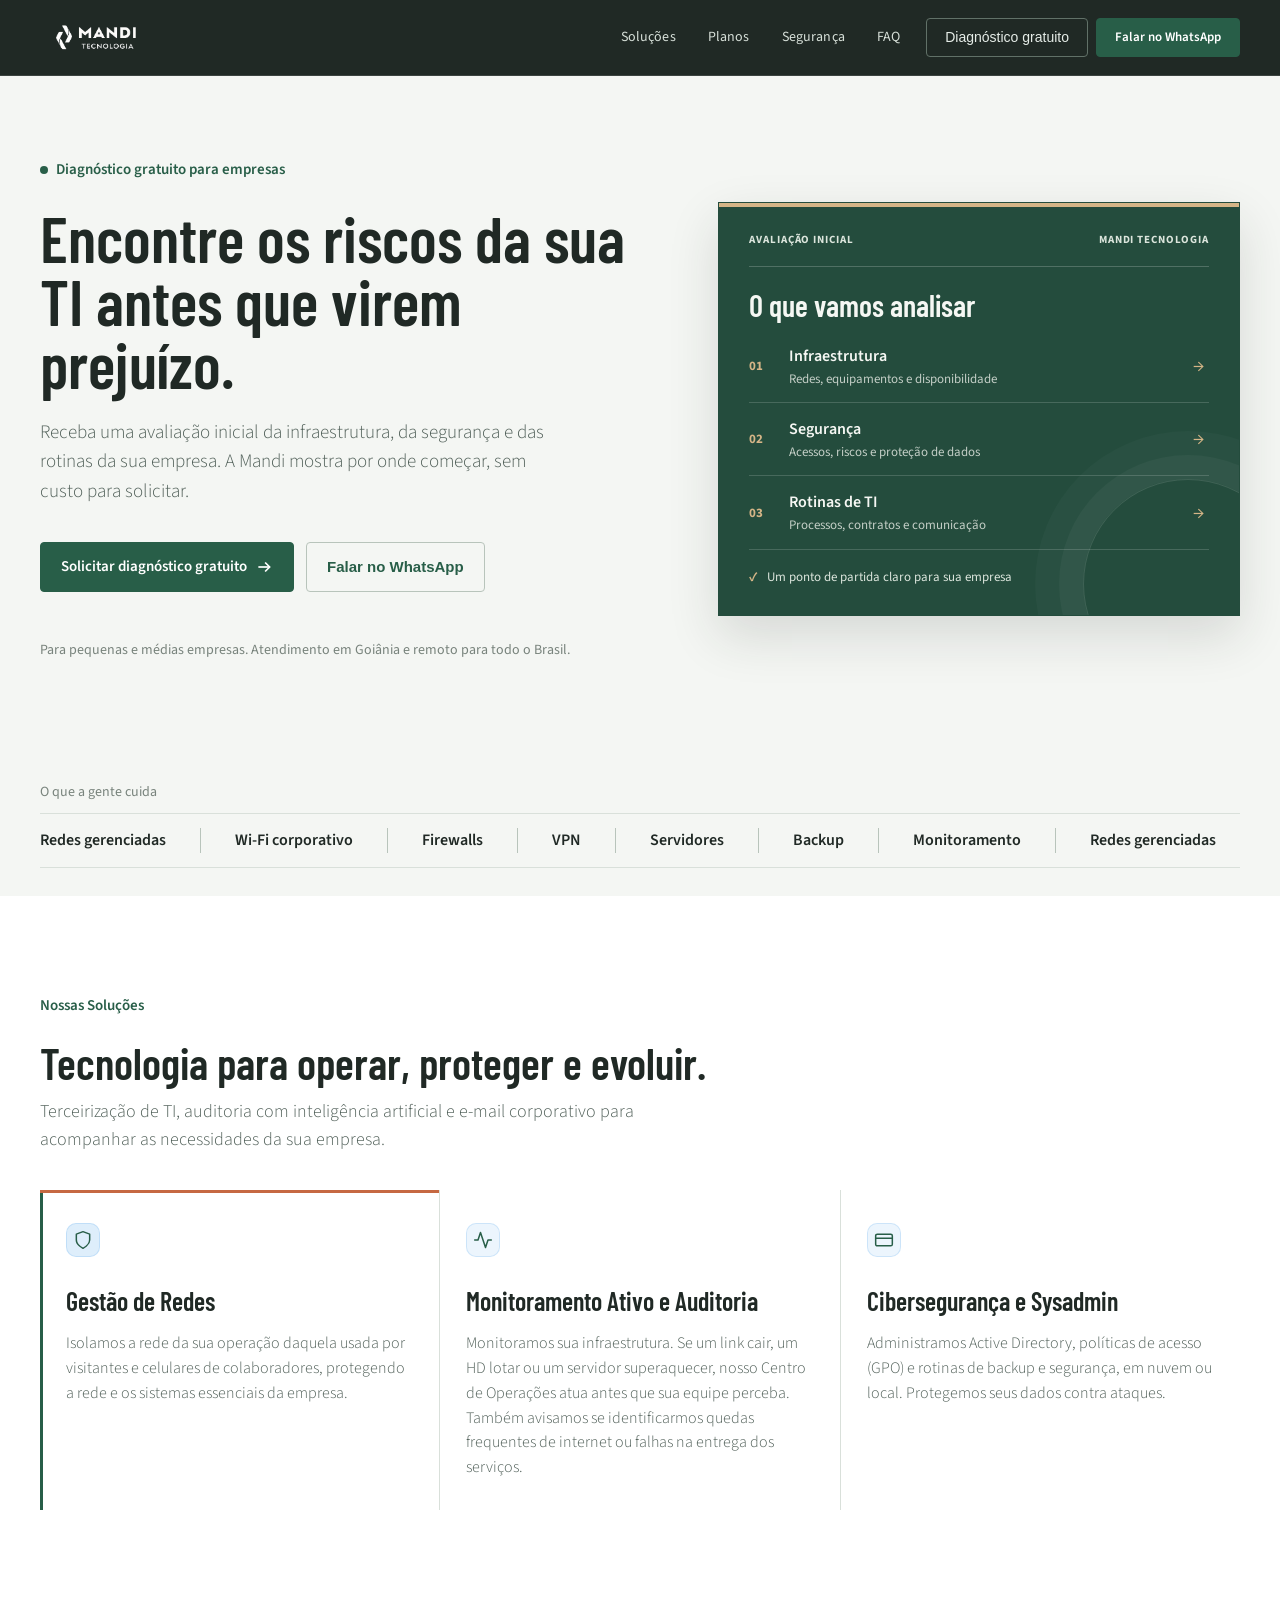
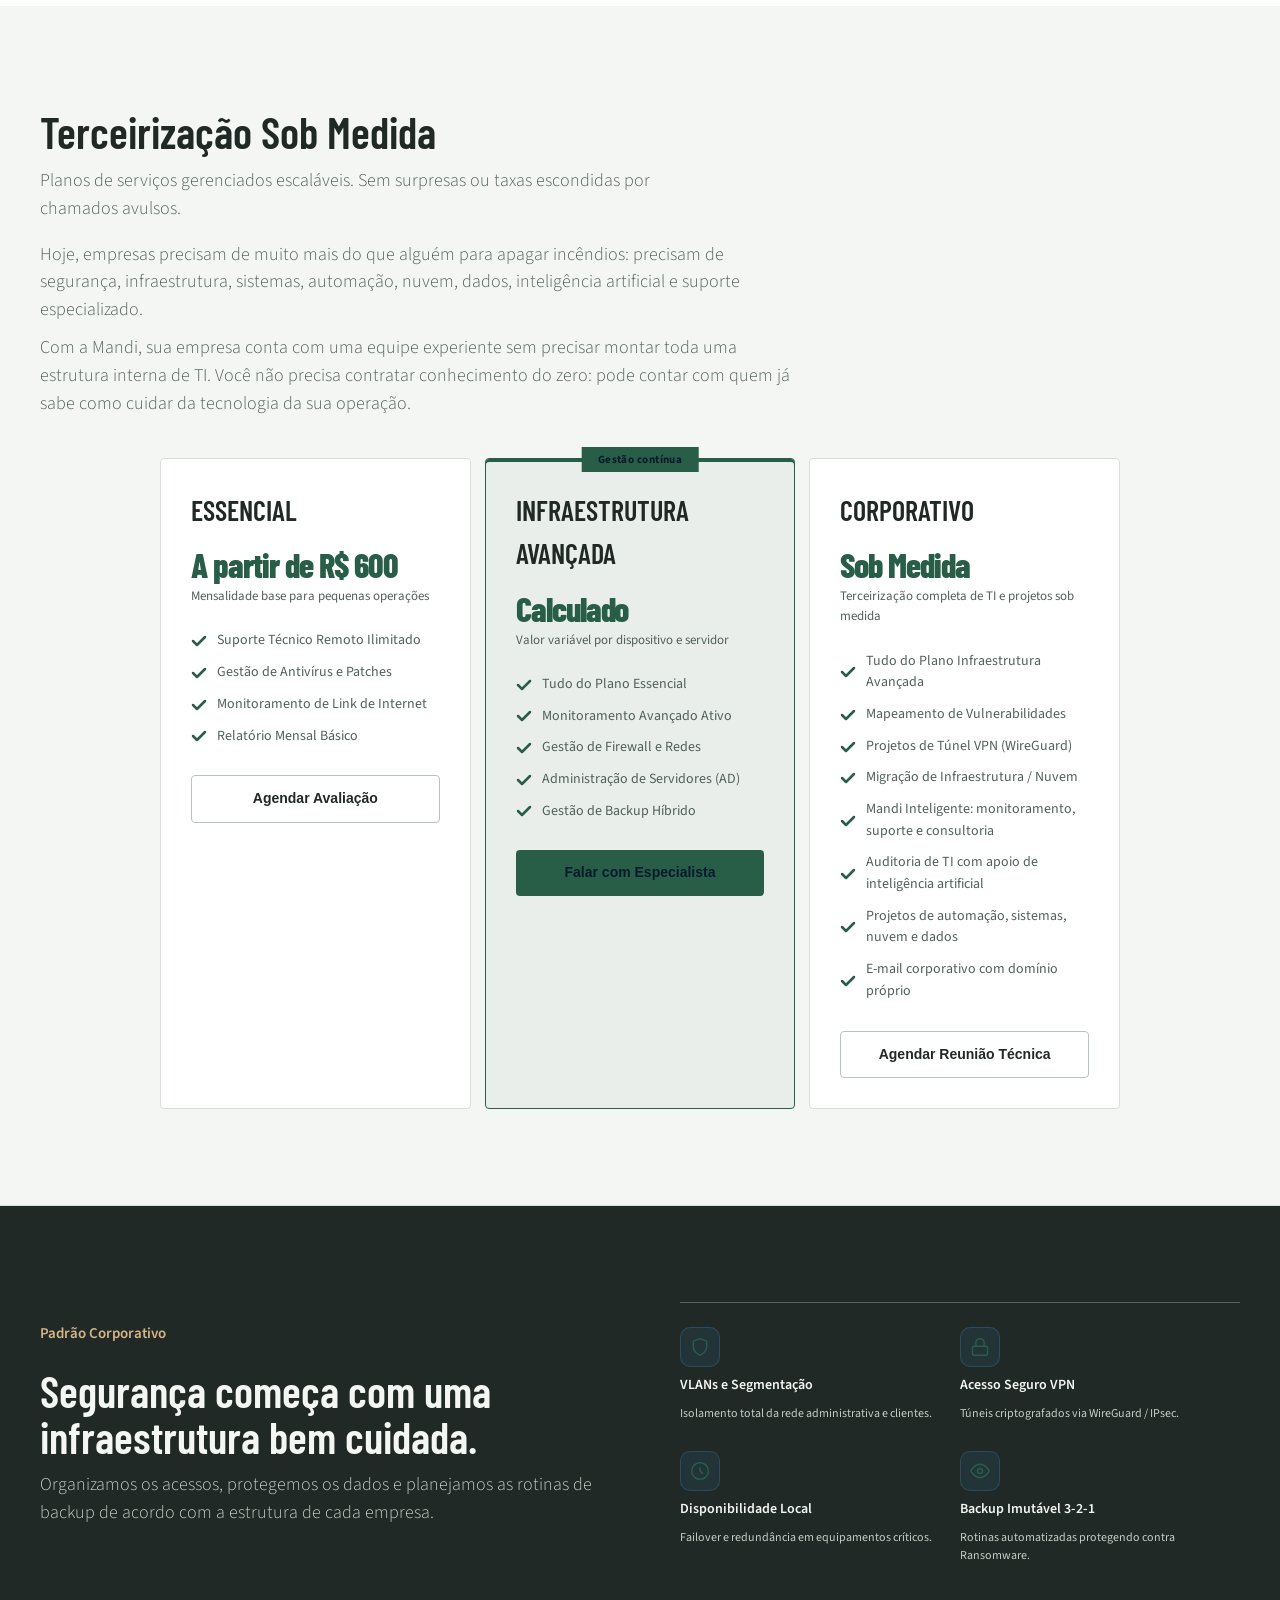
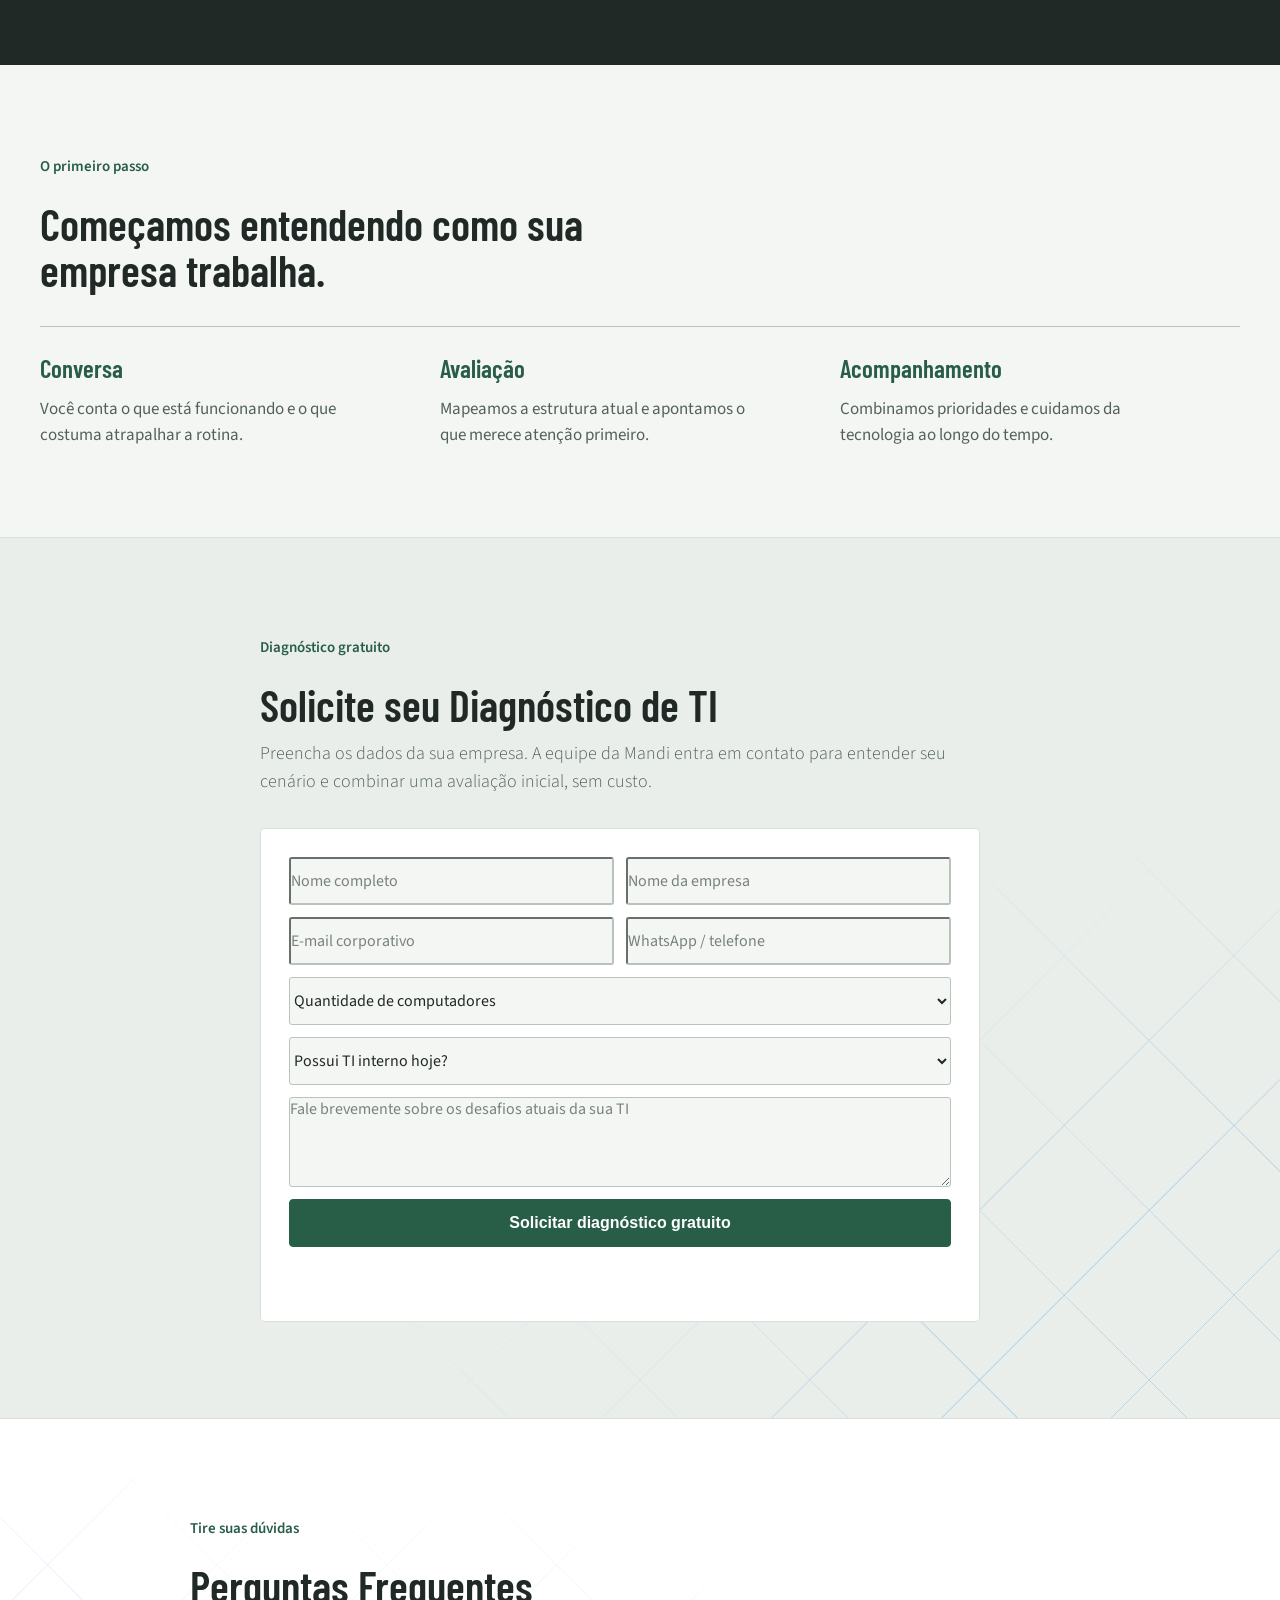
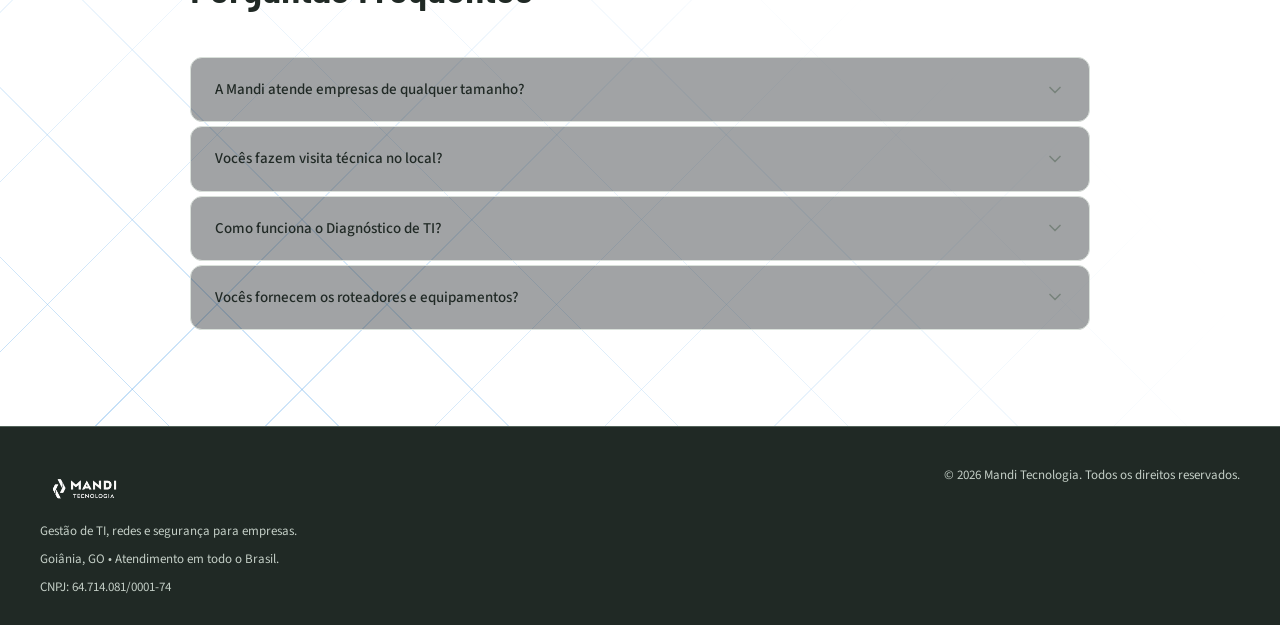
==== commit 21325734: "Atualiza landing page da Mandi" ====
--- a/index.html
+++ b/index.html
@@ -46,7 +46,7 @@
     <a href="#faq">FAQ</a>
   </div>
   <div class="nav-cta">
-    <a href="#contato" class="btn-ghost">Enviar Mensagem</a>
+    <a href="#contato" class="btn-ghost">Diagnóstico gratuito</a>
     <a href="https://api.whatsapp.com/send?phone=554184594099&text=Ol%C3%A1%2C%20gostaria%20de%20solicitar%20um%20diagn%C3%B3stico%20de%20TI." target="_blank" rel="noopener noreferrer" class="btn-whatsapp" style="padding: 8px 18px; font-size: 13px;">Falar no WhatsApp</a>
   </div>
   <button class="hamburger" id="hamburger" aria-label="Abrir menu" aria-controls="mobileMenu" aria-expanded="false">
@@ -61,7 +61,7 @@
   <a href="#seguranca">Segurança</a>
   <a href="#faq">FAQ</a>
   <div class="m-btns">
-    <a href="#contato" class="btn-ghost">Enviar Mensagem</a>
+    <a href="#contato" class="btn-ghost">Diagnóstico gratuito</a>
     <a href="https://api.whatsapp.com/send?phone=554184594099&text=Ol%C3%A1%2C%20gostaria%20de%20solicitar%20um%20diagn%C3%B3stico%20de%20TI." target="_blank" rel="noopener noreferrer" class="btn-whatsapp">Falar no WhatsApp</a>
   </div>
 </div>
@@ -71,33 +71,35 @@
   <div class="hero-content">
     <div class="hero-badge">
       <span class="badge-dot" style="background: var(--green);"></span>
-      Tecnologia para empresas
-    </div>
-    <h1>TI bem cuidada.<br>Empresa em movimento.</h1>
-    <p class="hero-sub">Redes, segurança e suporte preventivo para pequenas e médias empresas. Menos urgências técnicas, mais tranquilidade para trabalhar.</p>
+      Diagnóstico gratuito para empresas
+    </div>
+    <h1>Encontre os riscos da sua TI antes que virem prejuízo.</h1>
+    <p class="hero-sub">Receba uma avaliação inicial da infraestrutura, da segurança e das rotinas da sua empresa. A Mandi mostra por onde começar, sem custo para solicitar.</p>
     <div class="hero-btns">
-      <a href="https://api.whatsapp.com/send?phone=554184594099&text=Ol%C3%A1%2C%20gostaria%20de%20solicitar%20um%20diagn%C3%B3stico%20de%20TI." class="btn-whatsapp" target="_blank" rel="noopener noreferrer">
-        Conversar sobre minha TI
+      <a href="#contato" class="btn-whatsapp">
+        Solicitar diagnóstico gratuito
         <svg viewBox="0 0 16 16"><line x1="3" y1="8" x2="13" y2="8"/><polyline points="9,4 13,8 9,12"/></svg>
       </a>
-      <a href="#solucoes" class="btn-outline">Ver como trabalhamos</a>
+      <a href="https://api.whatsapp.com/send?phone=554184594099&text=Ol%C3%A1%2C%20gostaria%20de%20solicitar%20um%20diagn%C3%B3stico%20gratuito%20de%20TI." class="btn-outline" target="_blank" rel="noopener noreferrer">Falar no WhatsApp</a>
     </div>
     <div class="hero-trust">
-      <p class="hero-trust-text" style="margin-left: 0;">Atendimento próximo em Goiânia e remoto para todo o Brasil.</p>
+      <p class="hero-trust-text" style="margin-left: 0;">Para pequenas e médias empresas. Atendimento em Goiânia e remoto para todo o Brasil.</p>
     </div>
   </div>
   
   <div class="hero-visual">
-    <div class="network-map" role="img" aria-label="Esquema de uma rede empresarial protegida e monitorada pela Mandi">
-      <div class="network-node network-internet"><span class="network-icon">↔</span><span>Internet</span></div>
-      <div class="network-connection"></div>
-      <div class="network-node network-firewall"><span class="network-icon">▣</span><span>Firewall</span></div>
-      <div class="network-branches"><span></span><span></span></div>
-      <div class="network-endpoints">
-        <div class="network-node"><span class="network-icon">⌘</span><span>Equipe</span></div>
-        <div class="network-node"><span class="network-icon">▤</span><span>Servidores</span></div>
-      </div>
-      <p>Uma rede organizada. Um time por perto.</p>
+    <div class="diagnostic-preview" role="img" aria-label="Prévia das três frentes avaliadas no diagnóstico gratuito da Mandi">
+      <div class="diagnostic-preview-top">
+        <span>AVALIAÇÃO INICIAL</span>
+        <span>MANDI TECNOLOGIA</span>
+      </div>
+      <p class="diagnostic-preview-title">O que vamos analisar</p>
+      <ul class="diagnostic-preview-list">
+        <li><span>01</span><div><strong>Infraestrutura</strong><small>Redes, equipamentos e disponibilidade</small></div><b aria-hidden="true">→</b></li>
+        <li><span>02</span><div><strong>Segurança</strong><small>Acessos, riscos e proteção de dados</small></div><b aria-hidden="true">→</b></li>
+        <li><span>03</span><div><strong>Rotinas de TI</strong><small>Processos, contratos e comunicação</small></div><b aria-hidden="true">→</b></li>
+      </ul>
+      <p class="diagnostic-preview-note"><span aria-hidden="true">✓</span> Um ponto de partida claro para sua empresa</p>
     </div>
   </div>
 </section>
@@ -133,28 +135,28 @@
 <section class="features-section" id="solucoes">
   <div class="features-header">
     <div class="section-tag">Nossas Soluções</div>
-    <h2 class="section-title">Uma TI organizada para o trabalho fluir.</h2>
-    <p class="section-sub">Cuidamos da rede, dos equipamentos e das rotinas de segurança, com um time responsável para acompanhar sua empresa no dia a dia.</p>
+    <h2 class="section-title">Tecnologia para operar, proteger e evoluir.</h2>
+    <p class="section-sub">Terceirização de TI, auditoria com inteligência artificial e e-mail corporativo para acompanhar as necessidades da sua empresa.</p>
   </div>
   <div class="sticky-layout">
     <div class="sticky-cards">
 
       <div class="sticky-card active" data-panel="0">
         <div class="sticky-card-icon"><svg viewBox="0 0 24 24"><path d="M12 22s8-4 8-10V5l-8-3-8 3v7c0 6 8 10 8 10z"/></svg></div>
-        <h3>Gestão de Redes e Firewall</h3>
-        <p>Isolamos a rede da sua operação do Wi-Fi de visitantes usando switches gerenciáveis (VLANs). Bloqueamos acessos indevidos e garantimos que sua internet seja balanceada.</p>
+        <h3>Gestão de Redes</h3>
+        <p>Isolamos a rede da sua operação daquela usada por visitantes e celulares de colaboradores, protegendo a rede e os sistemas essenciais da empresa.</p>
       </div>
 
       <div class="sticky-card" data-panel="1">
         <div class="sticky-card-icon"><svg viewBox="0 0 24 24"><polyline points="22 12 18 12 15 21 9 3 6 12 2 12"/></svg></div>
-        <h3>Monitoramento Ativo</h3>
-        <p>Instalamos sondas na sua infraestrutura. Se um link cair, um HD lotar ou um servidor superaquecer, nosso Centro de Operações (NOC) atua antes da sua equipe perceber.</p>
+        <h3>Monitoramento Ativo e Auditoria</h3>
+        <p>Monitoramos sua infraestrutura. Se um link cair, um HD lotar ou um servidor superaquecer, nosso Centro de Operações atua antes que sua equipe perceba. Também avisamos se identificarmos quedas frequentes de internet ou falhas na entrega dos serviços.</p>
       </div>
 
       <div class="sticky-card" data-panel="2">
         <div class="sticky-card-icon"><svg viewBox="0 0 24 24"><rect x="2" y="5" width="20" height="14" rx="2"/><line x1="2" y1="10" x2="22" y2="10"/></svg></div>
-        <h3>Servidores e Backup</h3>
-        <p>Administração de Active Directory, políticas de acesso (GPO) e rotinas de segurança blindadas em nuvem ou local. Seus dados protegidos contra ransomware.</p>
+        <h3>Cibersegurança e Sysadmin</h3>
+        <p>Administramos Active Directory, políticas de acesso (GPO) e rotinas de backup e segurança, em nuvem ou local. Protegemos seus dados contra ataques.</p>
       </div>
 
     </div>
@@ -213,9 +215,12 @@
 <!-- PRICING -->
 <section class="pricing-section" id="planos">
   <div style="text-align:center">
-    <div class="section-tag">Modelo de Contrato</div>
     <h2 class="section-title">Terceirização Sob Medida</h2>
     <p class="section-sub">Planos de serviços gerenciados escaláveis. Sem surpresas ou taxas escondidas por chamados avulsos.</p>
+    <div class="section-sub pricing-context">
+      <p>Hoje, empresas precisam de muito mais do que alguém para apagar incêndios: precisam de segurança, infraestrutura, sistemas, automação, nuvem, dados, inteligência artificial e suporte especializado.</p>
+      <p>Com a Mandi, sua empresa conta com uma equipe experiente sem precisar montar toda uma estrutura interna de TI. Você não precisa contratar conhecimento do zero: pode contar com quem já sabe como cuidar da tecnologia da sua operação.</p>
+    </div>
   </div>
   
   <div class="pricing-grid" style="margin-top:40px;">
@@ -253,12 +258,16 @@
     <div class="price-card">
       <div class="price-plan">Corporativo</div>
       <div class="price-amount" style="font-size:26px;">Sob Medida</div>
-      <div class="price-period">Projetos estruturais e orçamentos customizados</div>
+      <div class="price-period">Terceirização completa de TI e projetos sob medida</div>
       <ul class="price-features">
+        <li><svg viewBox="0 0 16 16"><polyline points="2,8 6,12 14,4"/></svg>Tudo do Plano Infraestrutura Avançada</li>
         <li><svg viewBox="0 0 16 16"><polyline points="2,8 6,12 14,4"/></svg>Mapeamento de Vulnerabilidades</li>
         <li><svg viewBox="0 0 16 16"><polyline points="2,8 6,12 14,4"/></svg>Projetos de Túnel VPN (WireGuard)</li>
         <li><svg viewBox="0 0 16 16"><polyline points="2,8 6,12 14,4"/></svg>Migração de Infraestrutura / Nuvem</li>
-        <li><svg viewBox="0 0 16 16"><polyline points="2,8 6,12 14,4"/></svg>Cabeamento e Reestruturação de Rack</li>
+        <li><svg viewBox="0 0 16 16"><polyline points="2,8 6,12 14,4"/></svg>Mandi Inteligente: monitoramento, suporte e consultoria</li>
+        <li><svg viewBox="0 0 16 16"><polyline points="2,8 6,12 14,4"/></svg>Auditoria de TI com apoio de inteligência artificial</li>
+        <li><svg viewBox="0 0 16 16"><polyline points="2,8 6,12 14,4"/></svg>Projetos de automação, sistemas, nuvem e dados</li>
+        <li><svg viewBox="0 0 16 16"><polyline points="2,8 6,12 14,4"/></svg>E-mail corporativo com domínio próprio</li>
       </ul>
       <a href="#contato" class="price-btn price-btn-ghost" style="text-align:center; display:block; text-decoration:none;">Agendar Reunião Técnica</a>
     </div>
@@ -325,12 +334,13 @@
 <section class="app-section" id="contato">
   <div class="app-inner">
     <div>
-      <div class="section-tag">Atendimento Rápido</div>
+      <div class="section-tag">Diagnóstico gratuito</div>
       <h2 class="section-title">Solicite seu Diagnóstico de TI</h2>
-      <p class="section-sub">Conte um pouco sobre sua empresa e os desafios com tecnologia. A equipe da Mandi entra em contato para entender o cenário e combinar os próximos passos.</p>
+      <p class="section-sub">Preencha os dados da sua empresa. A equipe da Mandi entra em contato para entender seu cenário e combinar uma avaliação inicial, sem custo.</p>
       
       <!-- Formulário com AJAX -->
-      <form action="https://n8n.manditecnologia.com.br/webhook/e0efcaca-62a1-4afe-a50f-5c08520baa61" method="POST" class="form-container form-diagnostico" id="mandiForm">
+      <form action="https://n8n.manditecnologia.com.br/webhook/e0efcaca-62a1-4afe-a50f-5c08520baa61" method="POST" accept-charset="UTF-8" class="form-container form-diagnostico" id="mandiForm">
+        <input type="hidden" name="origem" value="diagnostico-gratuito-mandi-landing-page">
          <input type="text" name="nome" placeholder="Nome completo" aria-label="Nome completo" autocomplete="name" required class="form-input">
          <input type="text" name="empresa" placeholder="Nome da empresa" aria-label="Nome da empresa" autocomplete="organization" required class="form-input">
          <input type="email" name="email" placeholder="E-mail corporativo" aria-label="E-mail corporativo" autocomplete="email" required class="form-input">
@@ -353,7 +363,7 @@
 
          <textarea name="mensagem" placeholder="Fale brevemente sobre os desafios atuais da sua TI" aria-label="Desafios atuais da sua TI" rows="4" class="form-input" style="resize:vertical;"></textarea>
          
-         <button type="submit" id="btnSubmit" class="btn-primary" style="width:100%; padding:14px; font-size:16px;">Solicitar Diagnóstico</button>
+         <button type="submit" id="btnSubmit" class="btn-primary" style="width:100%; padding:14px; font-size:16px;">Solicitar diagnóstico gratuito</button>
          <p class="form-status" id="formStatus" role="status" aria-live="polite"></p>
       </form>
     </div>
@@ -386,6 +396,31 @@
     <div style="font-size:13px; color:var(--text3)">© 2026 Mandi Tecnologia. Todos os direitos reservados.</div>
   </div>
 </footer>
+
+<!-- Chatwoot: substitua a URL base e o token pelos dados em Configurações > Inbox > Website do Chatwoot. -->
+<script>
+  window.chatwootSettings = {
+    position: 'right',
+    locale: 'pt_BR',
+    launcherTitle: 'Converse com a Mandi'
+  };
+  (function(document, tag) {
+    var baseUrl = 'https://SEU_CHATWOOT';
+    var websiteToken = 'SUBSTITUA_PELO_TOKEN_DO_CHATWOOT';
+    if (baseUrl === 'https://SEU_CHATWOOT' || websiteToken === 'SUBSTITUA_PELO_TOKEN_DO_CHATWOOT') return;
+    var script = document.createElement(tag);
+    var firstScript = document.getElementsByTagName(tag)[0];
+    script.src = baseUrl + '/packs/js/sdk.js';
+    script.async = true;
+    script.onload = function() {
+      window.chatwootSDK.run({
+        websiteToken: websiteToken,
+        baseUrl: baseUrl
+      });
+    };
+    firstScript.parentNode.insertBefore(script, firstScript);
+  })(document, 'script');
+</script>
 
 <script>
   document.addEventListener('DOMContentLoaded', () => {
@@ -453,20 +488,19 @@
         try {
           const response = await fetch(form.action, {
             method: form.method,
-            body: new FormData(form),
-            headers: { 'Accept': 'application/json' }
+            body: new FormData(form)
           });
           
           if(response.ok) {
             window.location.href = "obrigado.html"; 
           } else {
-            btnSubmit.textContent = "Solicitar Diagnóstico";
+            btnSubmit.textContent = "Solicitar diagnóstico gratuito";
             btnSubmit.disabled = false;
             formStatus.textContent = "Não foi possível enviar. Tente novamente ou fale com a Mandi pelo WhatsApp.";
           }
         } catch (error) {
           formStatus.textContent = "Falha de conexão. Verifique sua internet e tente novamente, ou fale com a Mandi pelo WhatsApp.";
-          btnSubmit.textContent = "Solicitar Diagnóstico";
+          btnSubmit.textContent = "Solicitar diagnóstico gratuito";
           btnSubmit.disabled = false;
         }
       });
--- a/mandi-style.css
+++ b/mandi-style.css
@@ -109,69 +109,79 @@
 .hero-trust { margin-top: 24px; }
 .hero-trust-text { color: var(--text3); font-size: 14px; }
 
-.network-map {
+.diagnostic-preview {
   position: relative;
   min-height: 390px;
-  display: flex;
-  flex-direction: column;
-  align-items: center;
-  justify-content: center;
   overflow: hidden;
-  padding: 40px;
+  padding: 28px 30px;
+  border: 1px solid #244C3D;
   background: #244C3D;
   color: #F5F7F3;
-}
-.network-map::before, .network-map::after {
+  box-shadow: 0 20px 48px rgba(32,41,37,.14);
+}
+.diagnostic-preview::before, .diagnostic-preview::after {
   position: absolute;
   content: '';
   pointer-events: none;
 }
-.network-map::before {
-  inset: 0;
-  opacity: .18;
-  background-image: linear-gradient(rgba(255,255,255,.2) 1px, transparent 1px), linear-gradient(90deg, rgba(255,255,255,.2) 1px, transparent 1px);
-  background-size: 34px 34px;
-}
-.network-map::after {
-  inset: 20px;
-  border: 1px solid rgba(255,255,255,.22);
-}
-.network-node {
+.diagnostic-preview::before {
+  inset: 0 0 auto;
+  height: 4px;
+  background: #D5B587;
+}
+.diagnostic-preview::after {
+  right: -54px;
+  bottom: -74px;
+  width: 210px;
+  height: 210px;
+  border: 1px solid rgba(255,255,255,.12);
+  border-radius: 50%;
+  box-shadow: 0 0 0 24px rgba(255,255,255,.035), 0 0 0 48px rgba(255,255,255,.025);
+}
+.diagnostic-preview-top, .diagnostic-preview-title, .diagnostic-preview-list, .diagnostic-preview-note {
   position: relative;
   z-index: 1;
-  min-width: 126px;
-  min-height: 66px;
+}
+.diagnostic-preview-top {
   display: flex;
   align-items: center;
-  justify-content: center;
+  justify-content: space-between;
+  gap: 16px;
+  padding-bottom: 18px;
+  border-bottom: 1px solid rgba(255,255,255,.2);
+  color: #DBE5DC;
+  font-size: 11px;
+  font-weight: 700;
+  letter-spacing: .08em;
+}
+.diagnostic-preview-title {
+  margin: 22px 0 8px;
+  color: #F5F7F3;
+  font-family: 'Barlow Condensed', sans-serif;
+  font-size: 30px;
+  font-weight: 600;
+  line-height: 1.1;
+}
+.diagnostic-preview-list {
+  margin: 0;
+  padding: 0;
+  list-style: none;
+}
+.diagnostic-preview-list li {
+  display: grid;
+  grid-template-columns: 28px minmax(0, 1fr) 16px;
+  align-items: center;
   gap: 12px;
-  padding: 12px 16px;
-  border: 1px solid rgba(255,255,255,.42);
-  background: #244C3D;
-  color: #fff;
-  font-size: 16px;
-  font-weight: 600;
-}
-.network-icon { color: #D5B587; font-size: 22px; line-height: 1; }
-.network-internet { min-width: 156px; }
-.network-connection { width: 1px; height: 42px; background: #D5B587; }
-.network-branches {
-  position: relative;
-  width: 50%;
-  height: 44px;
-  border-top: 1px solid #D5B587;
-}
-.network-branches span {
-  position: absolute;
-  top: 0;
-  width: 1px;
-  height: 43px;
-  background: #D5B587;
-}
-.network-branches span:first-child { left: 0; }
-.network-branches span:last-child { right: 0; }
-.network-endpoints { z-index: 1; width: 100%; display: flex; justify-content: space-between; }
-.network-map > p { z-index: 1; margin-top: 34px; color: #DBE5DC; font-size: 14px; }
+  padding: 14px 0;
+  border-bottom: 1px solid rgba(255,255,255,.16);
+}
+.diagnostic-preview-list li > span { color: #D5B587; font-size: 13px; font-weight: 700; }
+.diagnostic-preview-list strong, .diagnostic-preview-list small { display: block; }
+.diagnostic-preview-list strong { color: #F5F7F3; font-size: 16px; font-weight: 600; }
+.diagnostic-preview-list small { margin-top: 2px; color: #C3CEC6; font-size: 13px; line-height: 1.35; }
+.diagnostic-preview-list b { color: #D5B587; font-size: 18px; font-weight: 400; }
+.diagnostic-preview-note { margin: 17px 0 0; color: #DBE5DC; font-size: 13px; }
+.diagnostic-preview-note span { margin-right: 7px; color: #D5B587; font-weight: 700; }
 
 .features-section, .pricing-section, .security-section, .app-section, .faq-section {
   padding: 96px max(32px, calc((100vw - var(--max-w)) / 2));
@@ -217,6 +227,8 @@
 
 .pricing-section { background: var(--bg); }
 .pricing-section > div:first-child { text-align: left !important; }
+.pricing-context { max-width: 760px; margin-top: 18px; }
+.pricing-context p + p { margin-top: 10px; }
 .pricing-grid { gap: 14px; }
 .price-card {
   padding: 30px;
@@ -319,9 +331,10 @@
 :focus-visible { outline: 3px solid var(--sky3); outline-offset: 3px; }
 
 @media (max-width: 900px) {
-  .hero { min-height: auto; grid-template-columns: 1fr 1fr; gap: 36px; padding-top: calc(var(--nav-h) + 72px); }
+  .hero { min-height: auto; grid-template-columns: 1fr; gap: 36px; padding-top: calc(var(--nav-h) + 72px); }
+  .hero-content, .hero-visual { width: 100%; max-width: 680px; }
   .hero h1 { font-size: 52px; }
-  .network-map { min-height: 340px; padding: 30px; }
+  .diagnostic-preview { min-height: auto; }
   .sticky-cards { grid-template-columns: 1fr; }
   .sticky-card { min-height: auto; }
   .security-badges { grid-template-columns: repeat(2, minmax(0, 1fr)); }
@@ -342,11 +355,11 @@
   .hero-sub { font-size: 17px; }
   .hero-btns { align-items: stretch; flex-direction: column; }
   .hero-btns .btn-whatsapp, .hero-btns .btn-outline { width: 100%; }
-  .network-map { min-height: 330px; padding: 26px; }
-  .network-map::after { inset: 12px; }
-  .network-node { min-width: 112px; font-size: 14px; }
-  .network-internet { min-width: 142px; }
-  .network-endpoints { gap: 12px; }
+  .diagnostic-preview { padding: 24px 20px; }
+  .diagnostic-preview-top { font-size: 10px; }
+  .diagnostic-preview-list li { grid-template-columns: 24px minmax(0, 1fr) 14px; gap: 9px; }
+  .diagnostic-preview-list strong { font-size: 15px; }
+  .diagnostic-preview-list small { font-size: 12px; }
   .features-section, .pricing-section, .security-section, .app-section, .faq-section { padding: 68px 20px; }
   .process-section { padding: 68px 20px; }
   .process-steps { grid-template-columns: 1fr; }
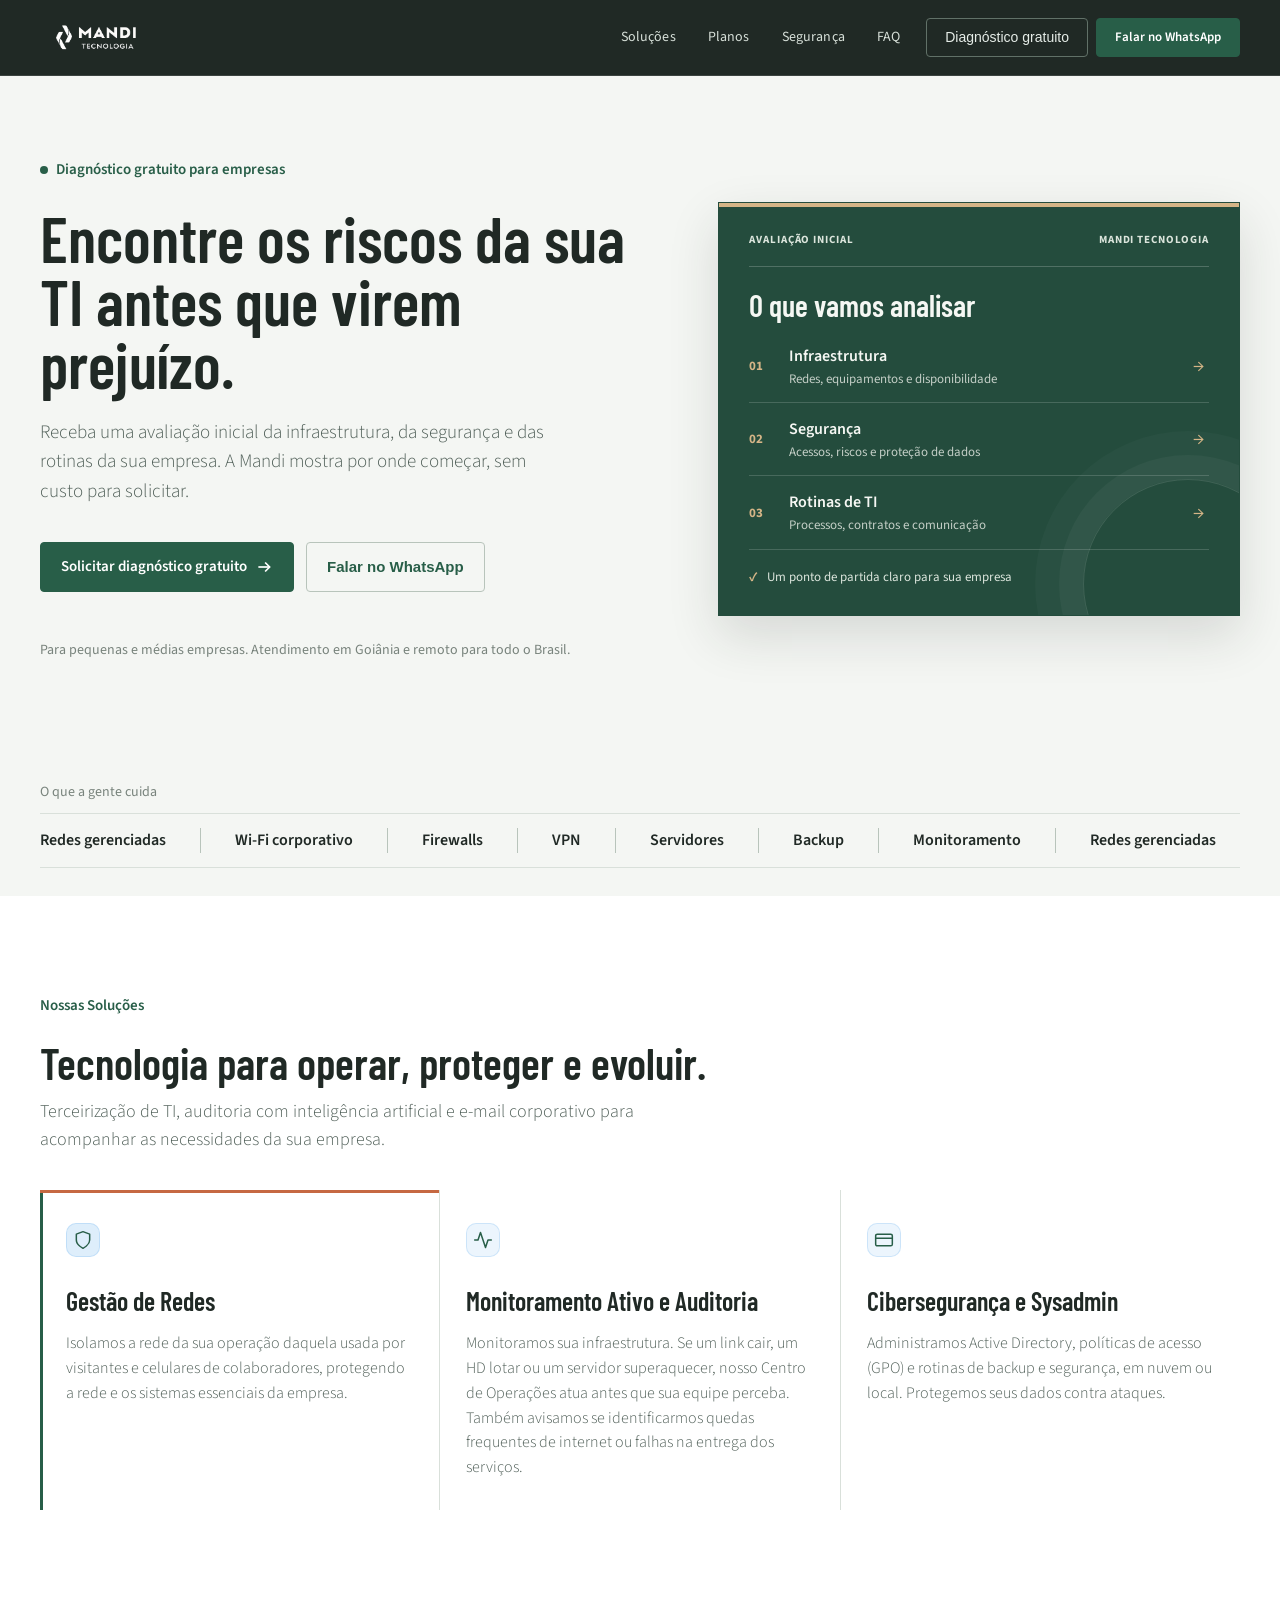
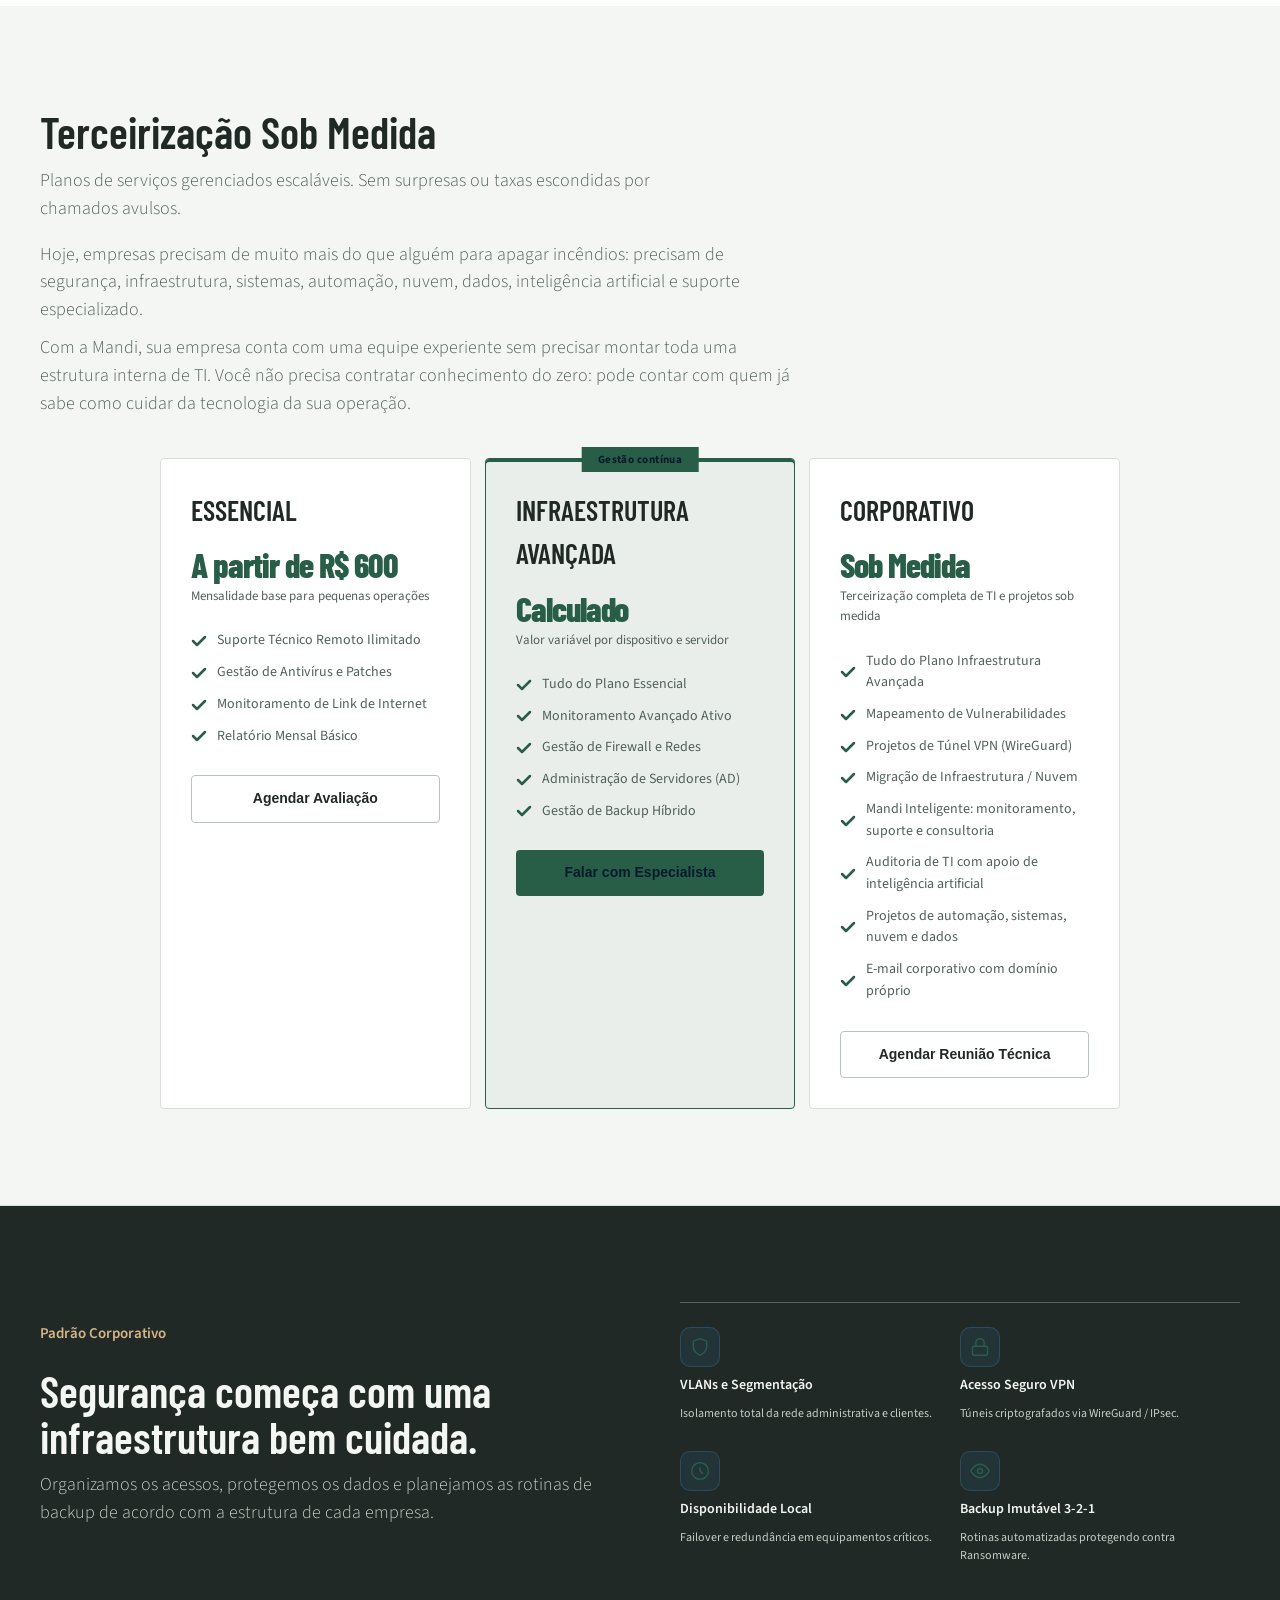
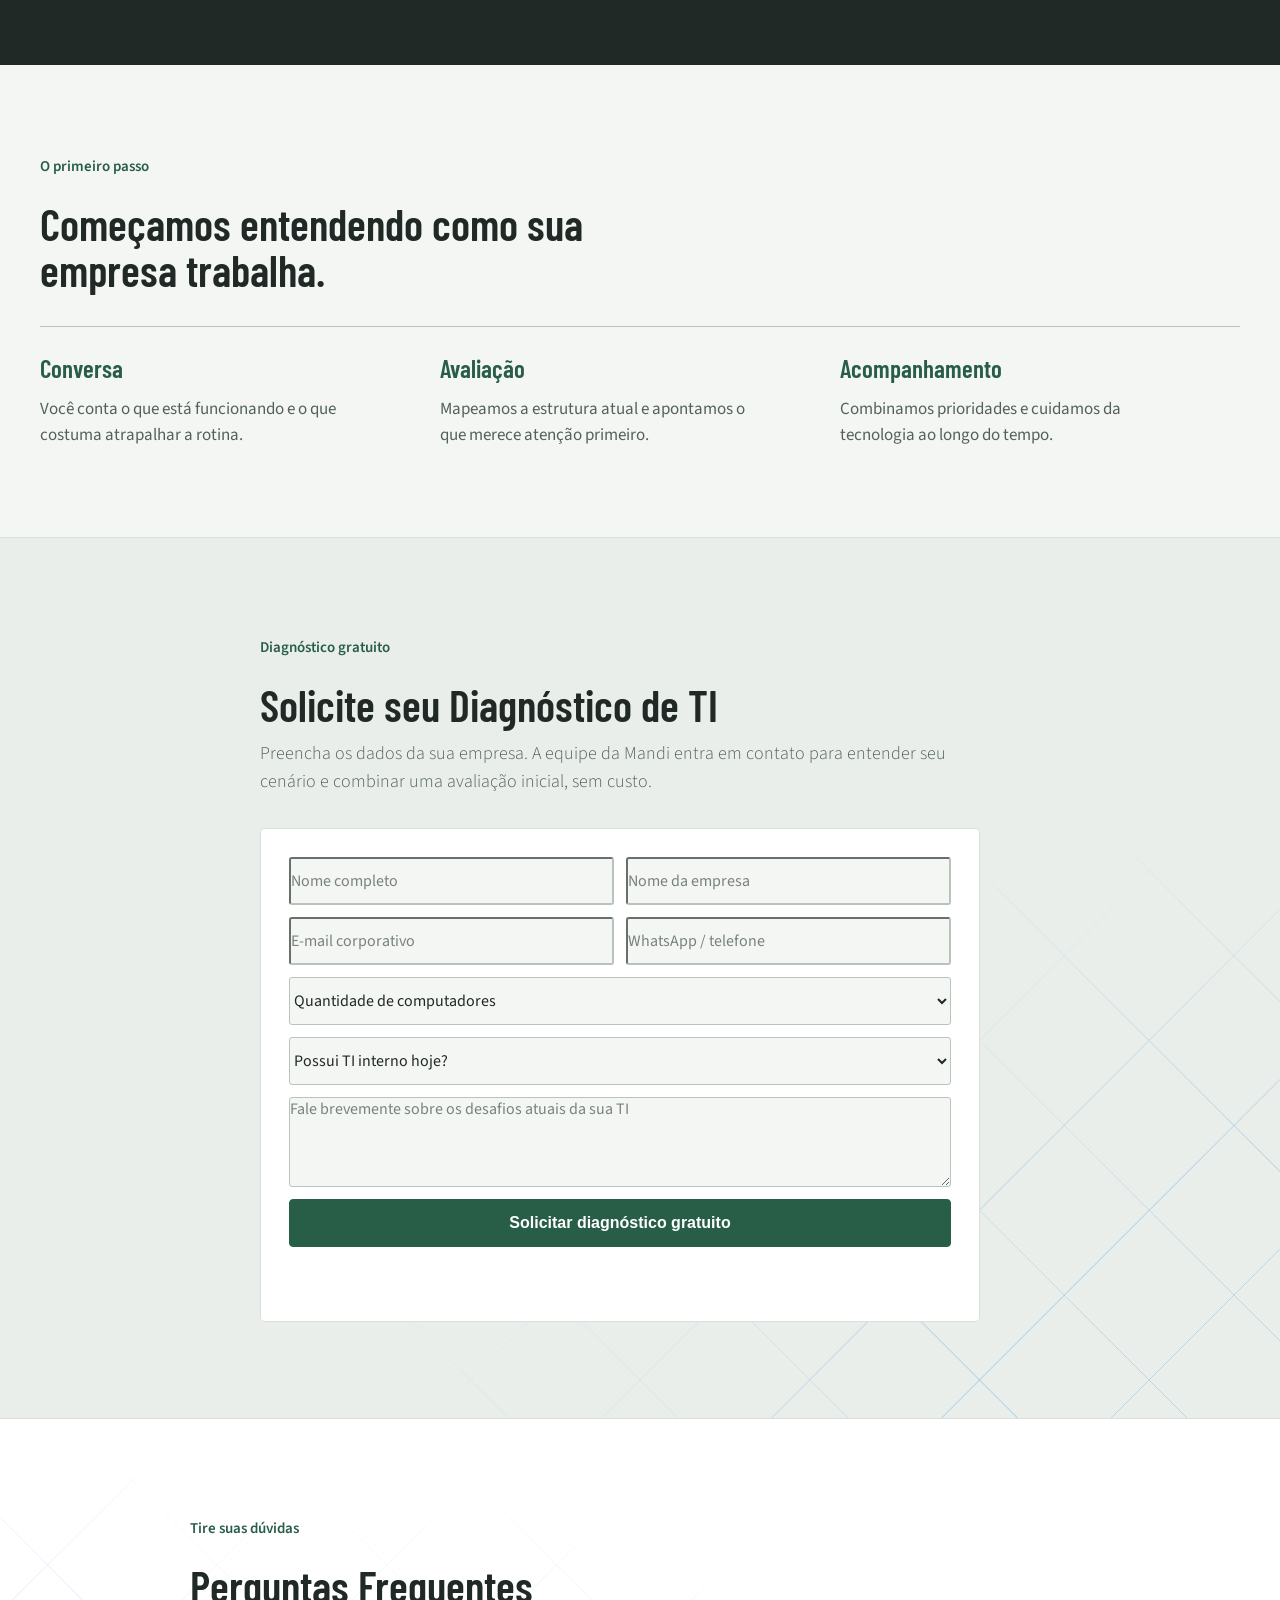
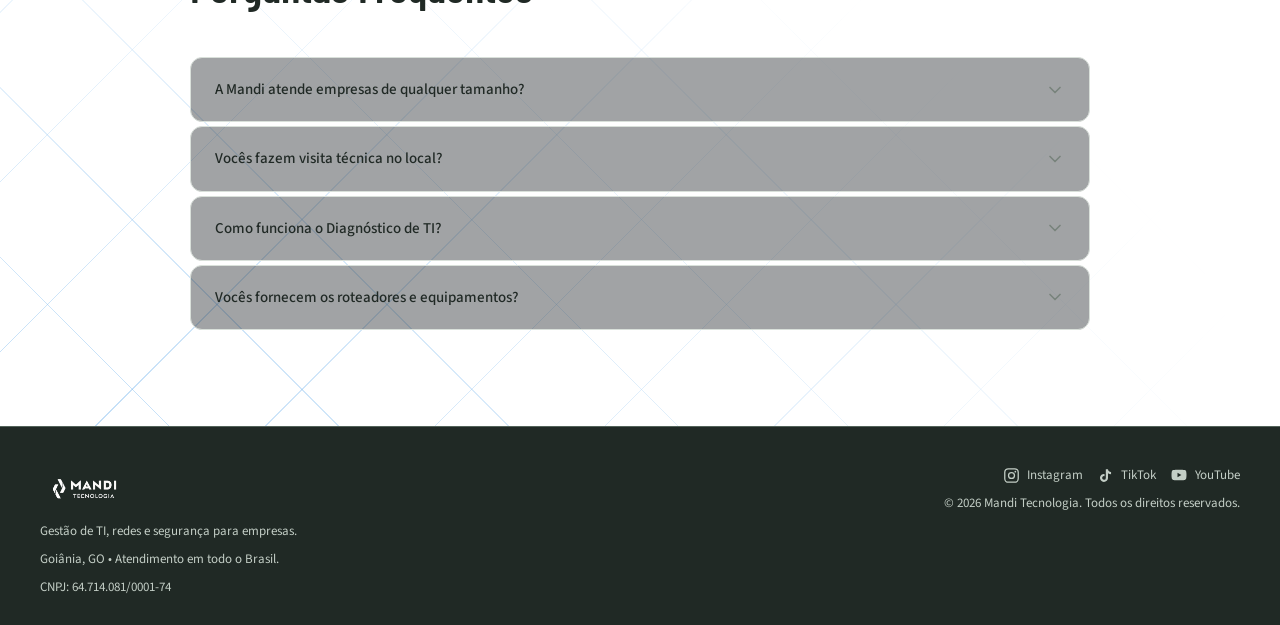
==== commit 8d34a9c2: "Adiciona GA4 (tag direta no HTML) + eventos do funil e links sociais (Instagram, TikTok, YouTube) - " ====
--- a/index.html
+++ b/index.html
@@ -9,6 +9,21 @@
 'https://www.googletagmanager.com/gtm.js?id='+i+dl;f.parentNode.insertBefore(j,f);
 })(window,document,'script','dataLayer','GTM-PFSL99R6');</script>
 <!-- End Google Tag Manager -->
+
+<!-- Google Analytics 4 — Mandi Tecnologia.
+     O GTM (GTM-PFSL99R6) está instalado, mas o container publicado NÃO tem a tag do GA4:
+     por isso o GA4 acusava "nenhum dado recebido". Este bloco resolve direto no HTML.
+     ⚠️ Se um dia a tag do GA4 for criada DENTRO do GTM, apague este bloco primeiro —
+     senão cada visita é contada duas vezes. -->
+<script async src="https://www.googletagmanager.com/gtag/js?id=G-GFW2L3RCK7"></script>
+<script>
+  window.dataLayer = window.dataLayer || [];
+  function gtag(){dataLayer.push(arguments);}
+  gtag('js', new Date());
+  gtag('config', 'G-GFW2L3RCK7');
+</script>
+<!-- End Google Analytics 4 -->
+
 <meta charset="UTF-8">
 <meta name="viewport" content="width=device-width, initial-scale=1.0">
 <title>Mandi Tecnologia — Gestão e Segurança de TI B2B</title>
@@ -393,6 +408,20 @@
   </div>
   
   <div style="display:flex; flex-direction:column; gap:8px; align-items:flex-end;">
+    <div class="footer-social" style="display:flex; gap:14px; align-items:center;">
+      <a href="https://instagram.com/manditecnologia" target="_blank" rel="noopener noreferrer me" title="Instagram da Mandi Tecnologia" aria-label="Instagram" style="display:inline-flex; align-items:center; gap:7px; font-size:13px; color:var(--text3); text-decoration:none;">
+        <svg width="17" height="17" viewBox="0 0 24 24" fill="none" stroke="currentColor" stroke-width="1.8" aria-hidden="true"><rect x="2.5" y="2.5" width="19" height="19" rx="5"/><circle cx="12" cy="12" r="4.2"/><circle cx="17.4" cy="6.6" r="1.2" fill="currentColor" stroke="none"/></svg>
+        Instagram
+      </a>
+      <a href="https://www.tiktok.com/@manditecnologia" target="_blank" rel="noopener noreferrer me" title="TikTok da Mandi Tecnologia" aria-label="TikTok" style="display:inline-flex; align-items:center; gap:7px; font-size:13px; color:var(--text3); text-decoration:none;">
+        <svg width="17" height="17" viewBox="0 0 24 24" fill="currentColor" aria-hidden="true"><path d="M16.6 5.82A4.28 4.28 0 0 1 15.54 3h-3.09v12.4a2.59 2.59 0 1 1-1.84-2.48V9.77a5.68 5.68 0 1 0 4.93 5.63V8.86a7.34 7.34 0 0 0 4.31 1.39V7.16a4.29 4.29 0 0 1-3.25-1.34Z"/></svg>
+        TikTok
+      </a>
+      <a href="https://www.youtube.com/@MandiTecnologia" target="_blank" rel="noopener noreferrer me" title="Canal da Mandi Tecnologia no YouTube" aria-label="YouTube" style="display:inline-flex; align-items:center; gap:7px; font-size:13px; color:var(--text3); text-decoration:none;">
+        <svg width="18" height="18" viewBox="0 0 24 24" fill="currentColor" aria-hidden="true"><path d="M21.6 7.2a2.5 2.5 0 0 0-1.76-1.77C18.25 5 12 5 12 5s-6.25 0-7.84.43A2.5 2.5 0 0 0 2.4 7.2 26.2 26.2 0 0 0 2 12a26.2 26.2 0 0 0 .4 4.8 2.5 2.5 0 0 0 1.76 1.77C5.75 19 12 19 12 19s6.25 0 7.84-.43a2.5 2.5 0 0 0 1.76-1.77A26.2 26.2 0 0 0 22 12a26.2 26.2 0 0 0-.4-4.8ZM10 15.02V8.98L15.2 12 10 15.02Z"/></svg>
+        YouTube
+      </a>
+    </div>
     <div style="font-size:13px; color:var(--text3)">© 2026 Mandi Tecnologia. Todos os direitos reservados.</div>
   </div>
 </footer>
@@ -424,7 +453,23 @@
 
 <script>
   document.addEventListener('DOMContentLoaded', () => {
-    
+
+    // ── Origem da visita (UTM) ──────────────────────────────────────────
+    // Guarda os parâmetros de campanha para que o lead chegue ao CRM com a
+    // origem real. Sem isso, todo lead entra como "landing" e não dá para
+    // saber se veio do Google, do Instagram ou de indicação.
+    try {
+      const qs = new URLSearchParams(window.location.search);
+      ['utm_source', 'utm_medium', 'utm_campaign', 'utm_content', 'utm_term'].forEach(function (k) {
+        const v = qs.get(k);
+        if (v) sessionStorage.setItem('mandi_' + k, String(v).slice(0, 120));
+      });
+      // Registra a visita no dataLayer para o GTM/GA4
+      const _src = qs.get('utm_source') || sessionStorage.getItem('mandi_utm_source') || 'direto';
+      window.dataLayer = window.dataLayer || [];
+      window.dataLayer.push({ event: 'origem_identificada', origem_lead: _src });
+    } catch (e) { /* navegador antigo: segue sem UTM */ }
+
     const nav = document.getElementById('mainNav');
     window.addEventListener('scroll', () => nav.classList.toggle('scrolled', window.scrollY > 10));
     
@@ -484,6 +529,23 @@
         btnSubmit.textContent = "Enviando...";
         btnSubmit.disabled = true;
         formStatus.textContent = "Enviando sua mensagem.";
+
+        // ── Origem real do lead ─────────────────────────────────────────
+        // Substitui o valor fixo do campo oculto pelos UTM da visita.
+        // Se não houver UTM, mantém o valor padrão do HTML.
+        try {
+          const _o = new URLSearchParams(window.location.search);
+          const _v = window.sessionStorage;
+          const _partes = [
+            _o.get('utm_source') || _v.getItem('mandi_utm_source') || '',
+            _o.get('utm_medium') || _v.getItem('mandi_utm_medium') || '',
+            _o.get('utm_campaign') || _v.getItem('mandi_utm_campaign') || ''
+          ].filter(Boolean);
+          if (_partes.length) {
+            const _campo = form.querySelector('input[name="origem"]');
+            if (_campo) _campo.value = _partes.join(' / ').slice(0, 200);
+          }
+        } catch (err) { /* mantém o valor padrão */ }
         
         try {
           const response = await fetch(form.action, {
@@ -508,5 +570,34 @@
 
   });
 </script>
+
+<!-- GA4 — eventos do funil. Sem isto o Analytics só conta visita, e não mostra
+     onde o visitante para (clicou no WhatsApp? começou a preencher? enviou?). -->
+<script>
+  (function () {
+    if (typeof gtag !== 'function') return;
+
+    // 1. Clique em qualquer link de WhatsApp (CTA, header, footer)
+    document.querySelectorAll('a[href*="whatsapp"]').forEach(function (el) {
+      el.addEventListener('click', function () {
+        gtag('event', 'clique_whatsapp', {
+          local_do_cta: (el.textContent || '').trim().slice(0, 40),
+          url_destino: el.getAttribute('href')
+        });
+      });
+    });
+
+    // 2. Começou a preencher o formulário (primeira vez que toca num campo)
+    var form = document.getElementById('mandiForm');
+    if (form) {
+      var jaMarcou = false;
+      form.addEventListener('focusin', function () {
+        if (jaMarcou) return;
+        jaMarcou = true;
+        gtag('event', 'iniciou_formulario');
+      });
+    }
+  })();
+</script>
 </body>
 </html>
